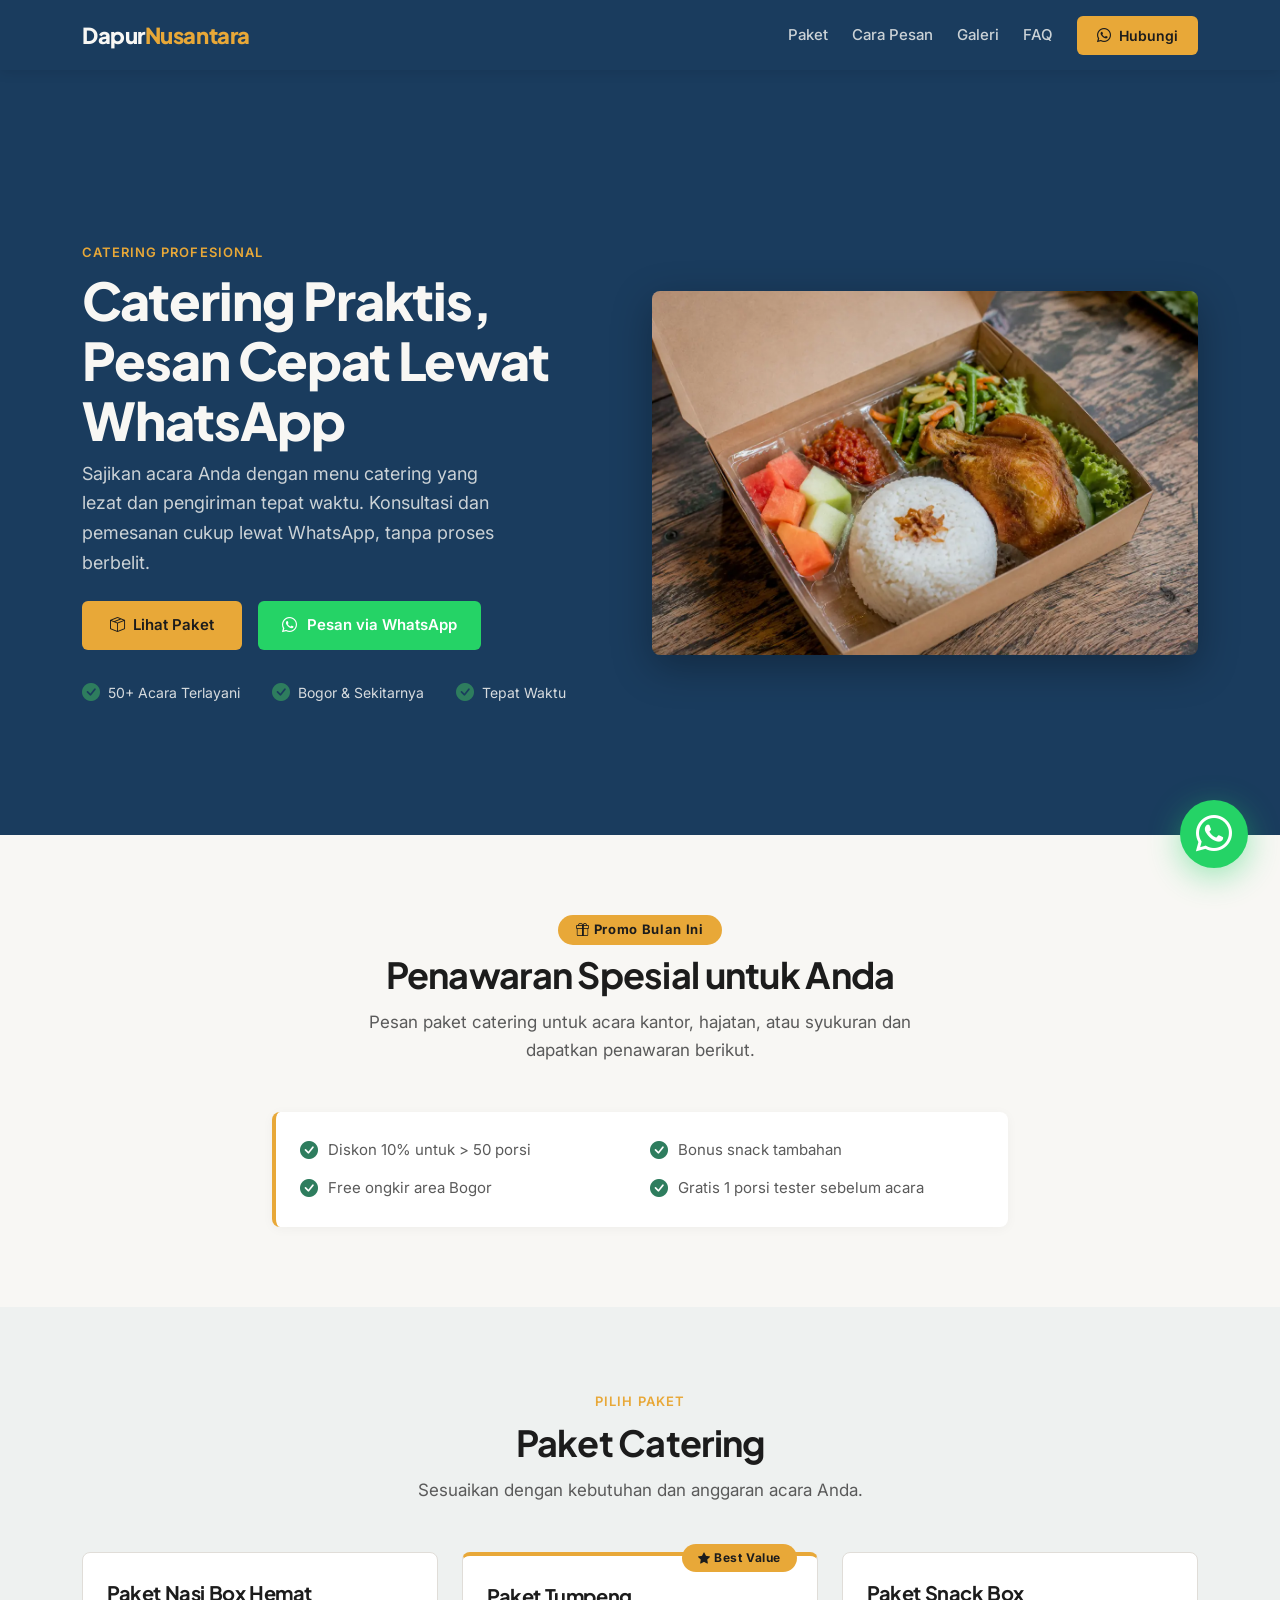
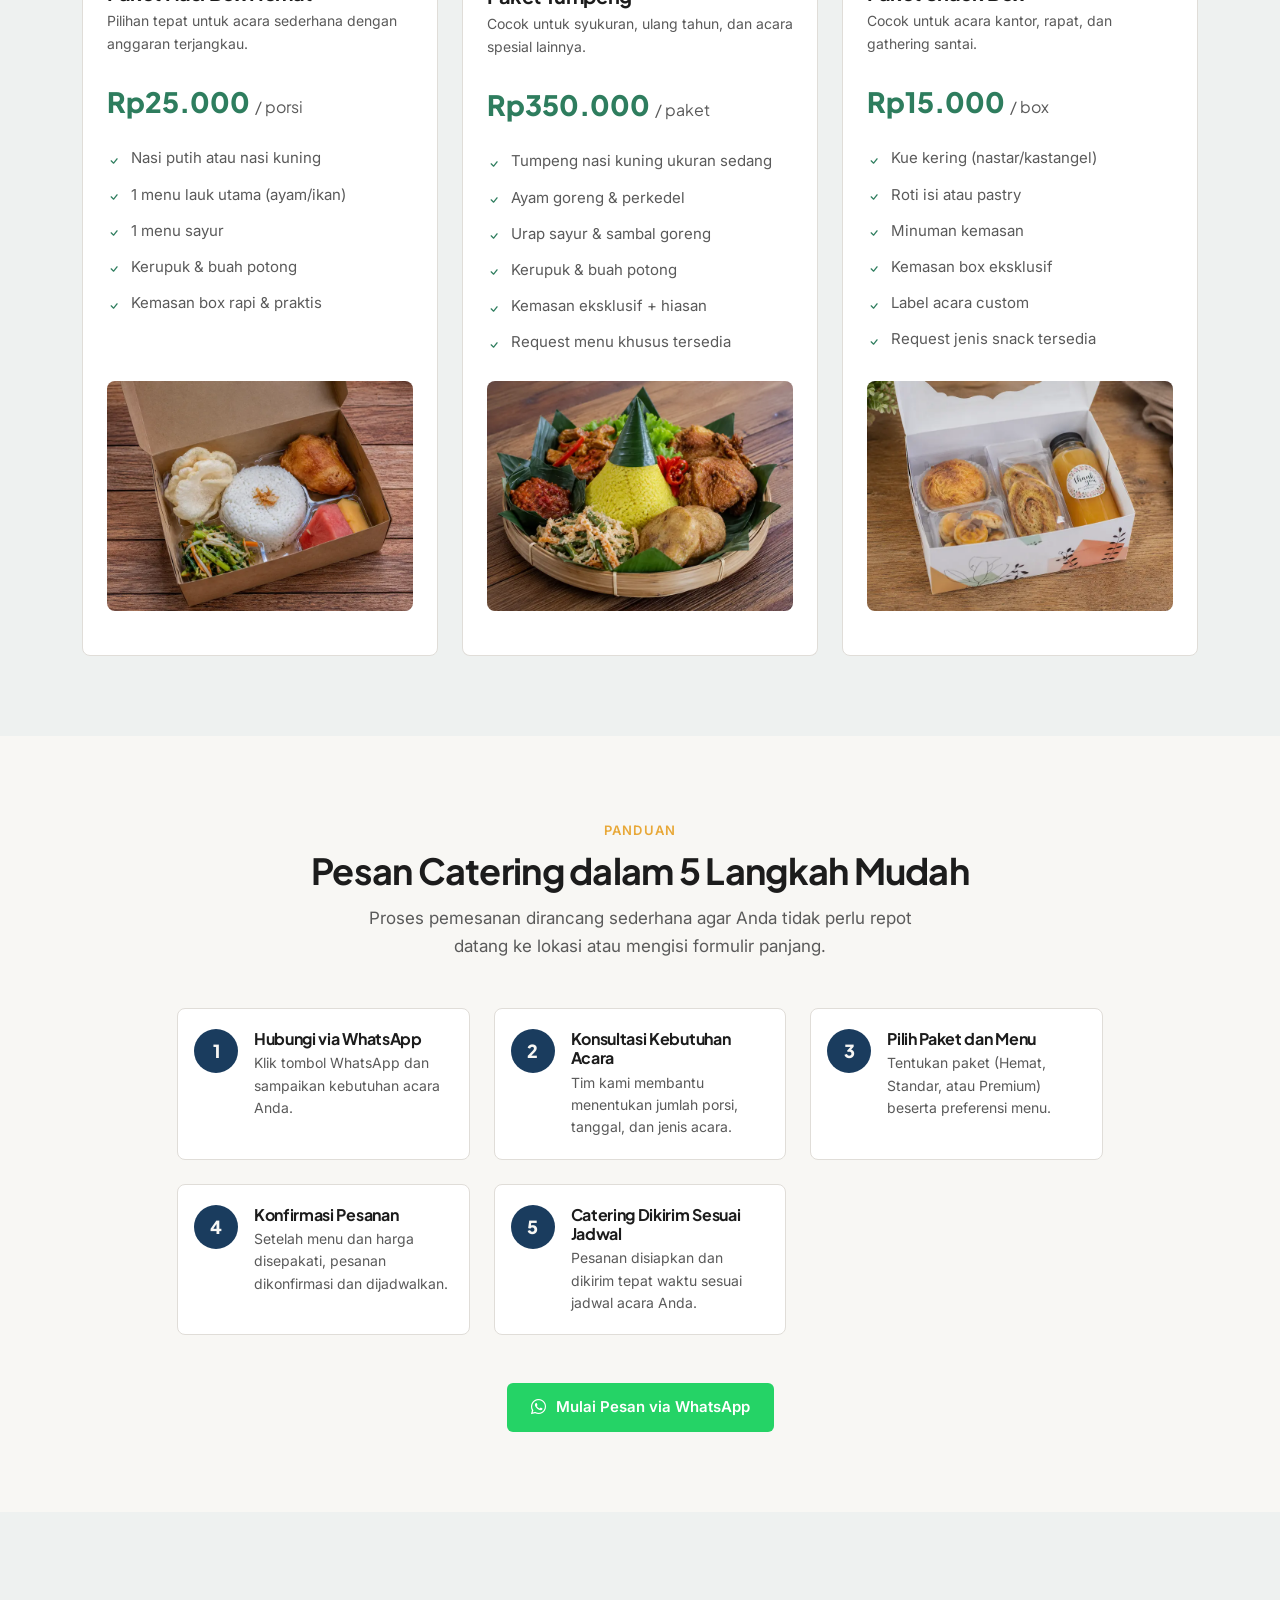
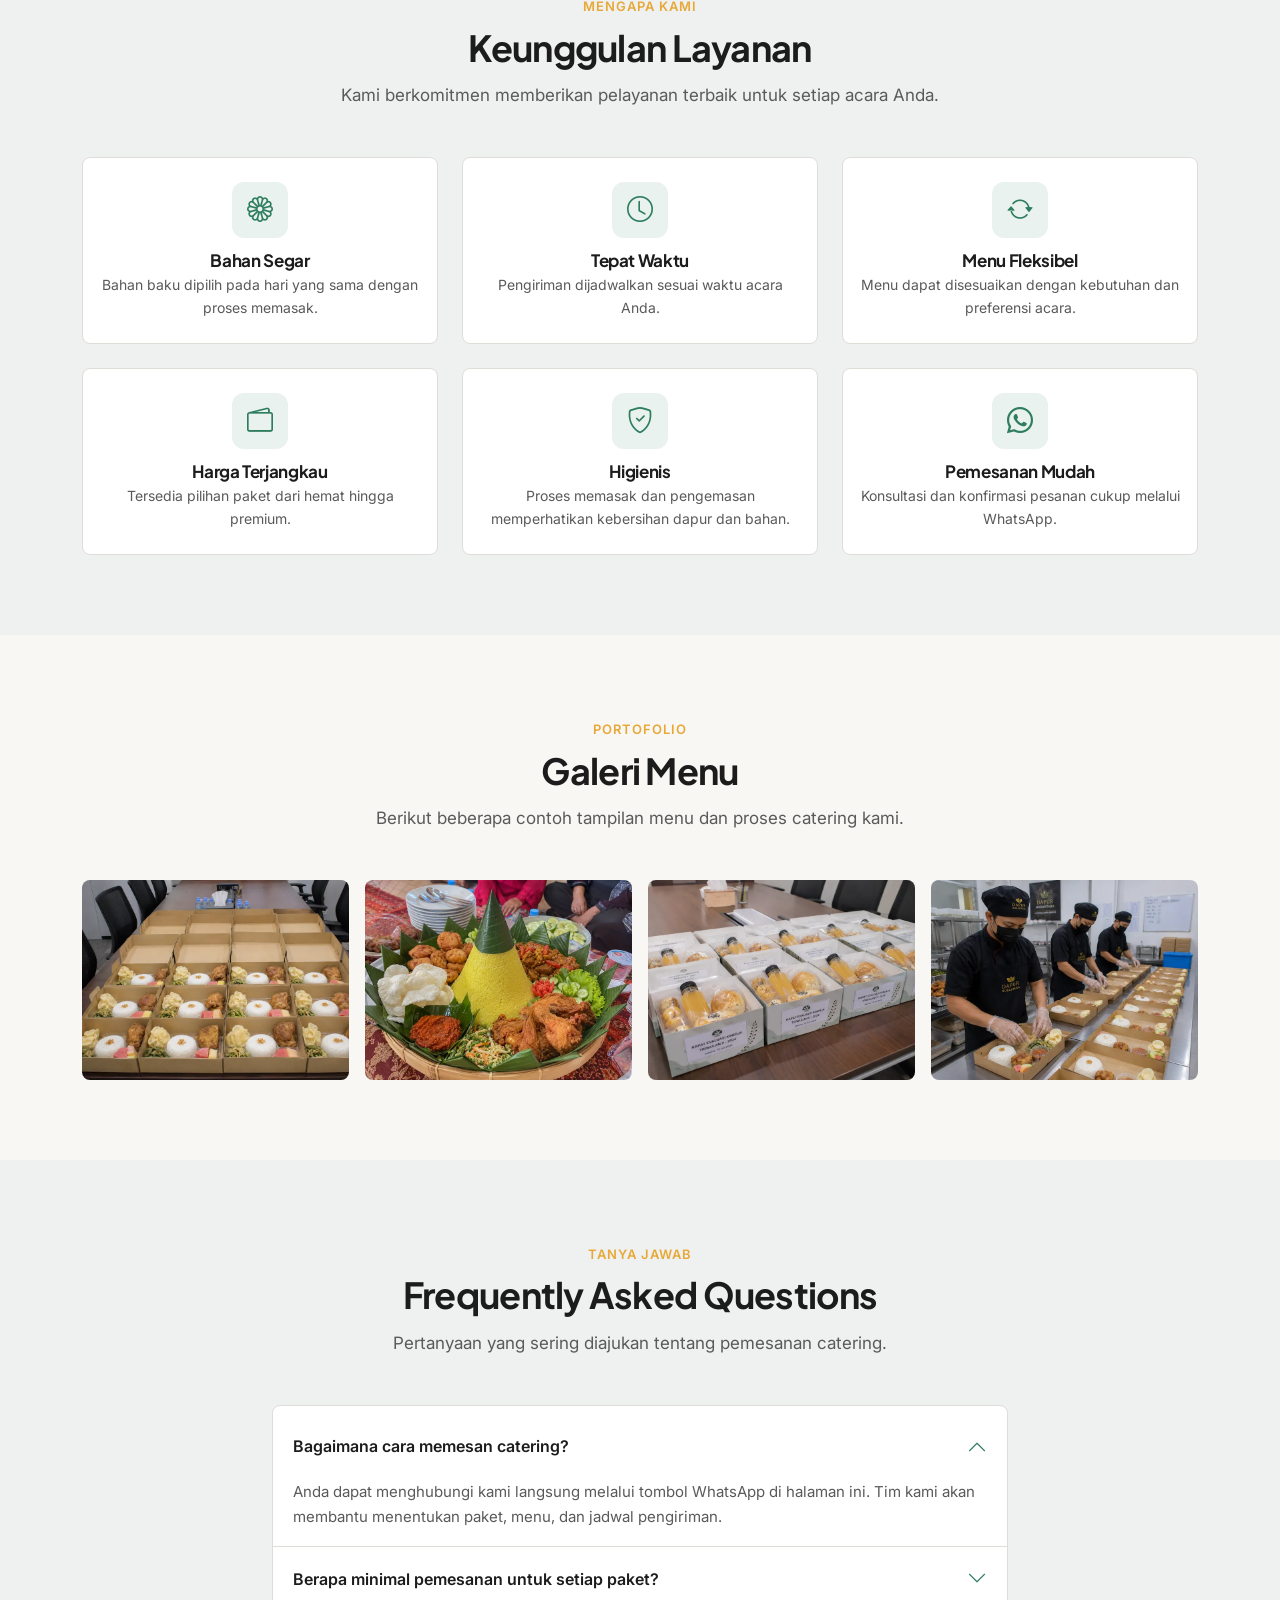
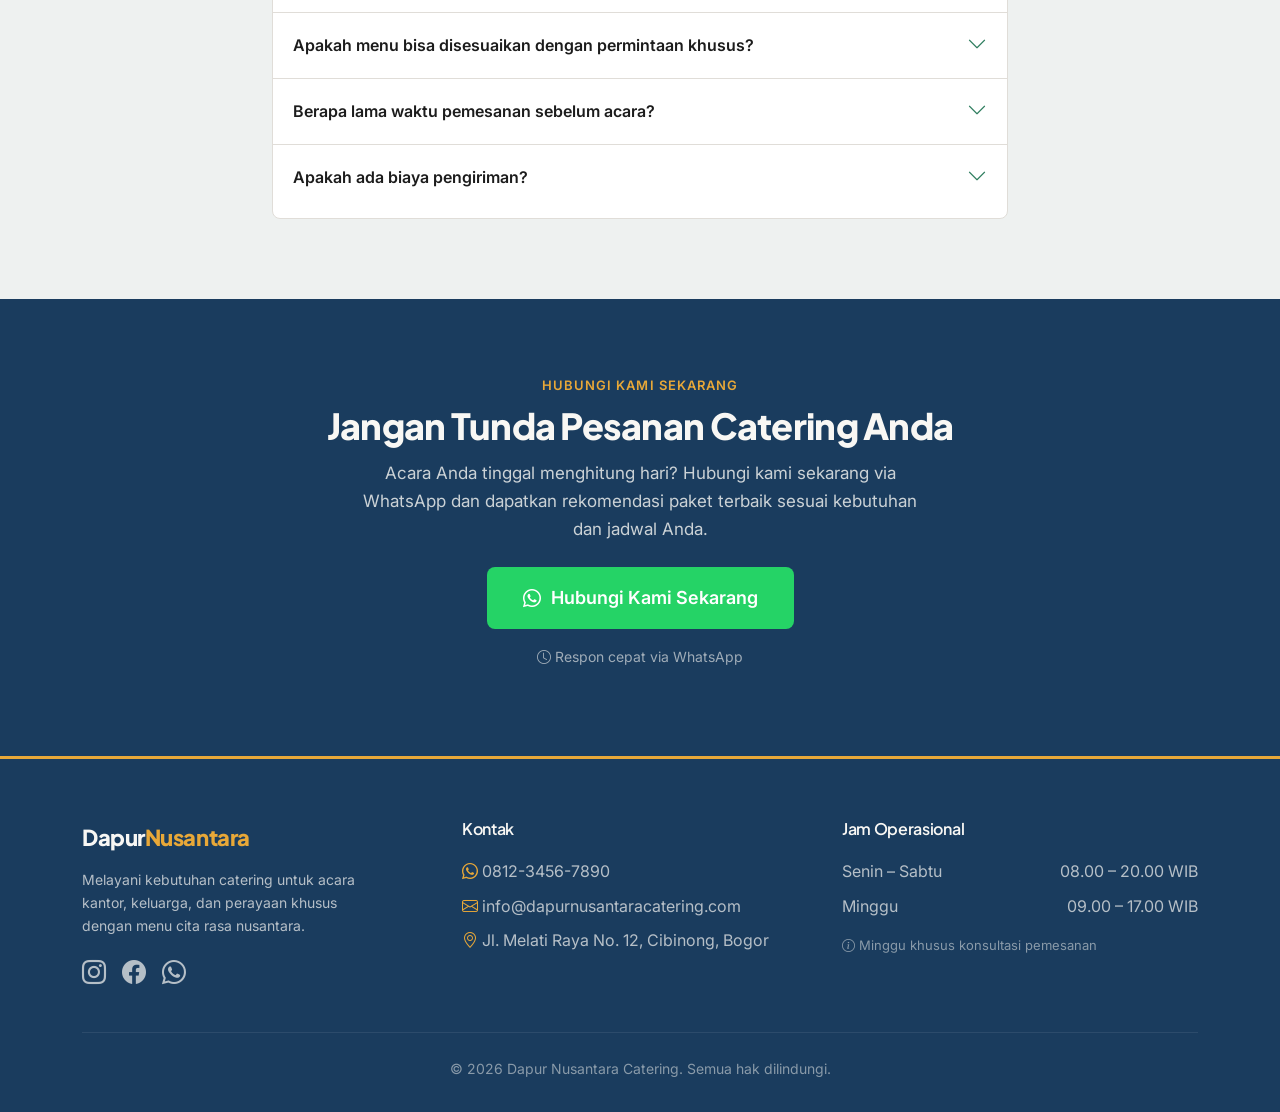
==== index.html @ e7005dbd "feat: initialize HTML landing page structure docs: add readme.md and .gitignore chore: setup assets " ====
<!DOCTYPE html>
<html lang="id">
<head>
    <!-- ============================================================
    META DASAR
    ============================================================ -->
    <meta charset="UTF-8" />
    <meta name="viewport" content="width=device-width, initial-scale=1.0" />
    <meta http-equiv="X-UA-Compatible" content="IE=edge" />

    <!-- ============================================================
    META TITLE & DESCRIPTION — UNIK
    ============================================================ -->
    <title>Dapur Nusantara Catering — Pesan Catering Praktis via WhatsApp</title>
    <meta name="description" content="Catering untuk acara kantor, hajatan, dan syukuran. Konsultasi gratis, diskon 10%, pengiriman tepat waktu. Pesan sekarang via WhatsApp!" />
    <meta name="keywords" content="catering, katering, nasi box, catering pernikahan, catering kantor, catering bogor, dapur nusantara, catering hajatan, pesan catering" />
    <meta name="robots" content="index, follow" />
    <meta name="author" content="Dapur Nusantara Catering" />

    <!-- ============================================================
    CANONICAL URL
    ============================================================ -->
    <link rel="canonical" href="https://landingpage.iqbaljdev.my.id/" />

    <!-- ============================================================
    OPEN GRAPH (og:) — untuk share di Facebook, WhatsApp, dll
    ============================================================ -->
    <meta property="og:title" content="Dapur Nusantara Catering — Pesan Catering Praktis via WhatsApp" />
    <meta property="og:description" content="Catering untuk acara kantor, hajatan, dan syukuran. Konsultasi gratis, diskon 10%, pengiriman tepat waktu." />
    <meta property="og:type" content="website" />
    <meta property="og:url" content="https://landingpage.iqbaljdev.my.id/" />
    <meta property="og:image" content="https://landingpage.iqbaljdev.my.id/og-image.jpg" />
    <meta property="og:image:alt" content="Nasi box catering Dapur Nusantara dengan menu lengkap dan tampilan menggugah selera" />
    <meta property="og:image:width" content="1200" />
    <meta property="og:image:height" content="630" />
    <meta property="og:site_name" content="Dapur Nusantara Catering" />
    <meta property="og:locale" content="id_ID" />

    <!-- ============================================================
    TWITTER CARD — fallback untuk share di Twitter/X
    ============================================================ -->
    <meta name="twitter:card" content="summary_large_image" />
    <meta name="twitter:title" content="Dapur Nusantara Catering — Pesan Catering Praktis via WhatsApp" />
    <meta name="twitter:description" content="Catering untuk acara kantor, hajatan, dan syukuran. Konsultasi gratis, diskon 10%, pengiriman tepat waktu." />
    <meta name="twitter:image" content="https://landingpage.iqbaljdev.my.id/og-image.jpg" />
    <meta name="twitter:image:alt" content="Nasi box catering Dapur Nusantara dengan menu lengkap" />

    <!-- ============================================================
    FAVICON — untuk tab browser dan bookmark
    ============================================================ -->
    <!-- Favicon utama (emoji fallback) -->
    <link rel="icon" href="/favicon.ico">
    
    <!-- ============================================================
    SITEMAP — Link ke sitemap.xml
    ============================================================ -->
    <link rel="sitemap" type="application/xml" title="Sitemap" href="https://landingpage.iqbaljdev.my.id/sitemap.xml" />
    
    <!-- Favicon 32x32 (jika ada file gambar) -->
    <!-- <link rel="icon" type="image/png" sizes="32x32" href="/assets/favicon-32x32.png" /> -->
    
    <!-- Favicon 16x16 (jika ada file gambar) -->
    <!-- <link rel="icon" type="image/png" sizes="16x16" href="/assets/favicon-16x16.png" /> -->
    
    <!-- Web App Manifest (untuk PWA) -->
    <!-- <link rel="manifest" href="/site.webmanifest" /> -->

    <!-- ============================================================
    SCHEMA.ORG — LocalBusiness (JSON-LD)
    Data terstruktur untuk Google Search
    ============================================================ -->
    <script type="application/ld+json">
        {
            "@context": "https://schema.org",
            "@type": "LocalBusiness",
            "name": "Dapur Nusantara Catering",
            "description": "Catering untuk acara kantor, hajatan, dan syukuran dengan menu nasi box, tumpeng, dan snack box. Melayani pemesanan via WhatsApp dengan konsultasi gratis.",
            "image": "https://landingpage.iqbaljdev.my.id/og-image.jpg",
            "telephone": "+628131394018",
            "email": "info@dapurnusantaracatering.com",
            "priceRange": "Rp15.000 - Rp350.000",
            "paymentAccepted": "Transfer Bank, E-Wallet",
            "areaServed": {
                "@type": "City",
                "name": "Bogor dan Sekitarnya"
            },
            "address": {
                "@type": "PostalAddress",
                "streetAddress": "Jl. Melati Raya No. 12, Kelurahan Sukamaju",
                "addressLocality": "Cibinong",
                "addressRegion": "Jawa Barat",
                "postalCode": "16912",
                "addressCountry": "ID"
            },
            "geo": {
                "@type": "GeoCoordinates",
                "latitude": "-6.4817",
                "longitude": "106.8542"
            },
            "openingHoursSpecification": [
                {
                    "@type": "OpeningHoursSpecification",
                    "dayOfWeek": ["Monday", "Tuesday", "Wednesday", "Thursday", "Friday", "Saturday"],
                    "opens": "08:00",
                    "closes": "20:00"
                },
                {
                    "@type": "OpeningHoursSpecification",
                    "dayOfWeek": ["Sunday"],
                    "opens": "09:00",
                    "closes": "17:00"
                }
            ],
            "sameAs": [
                "https://wa.me/628131394018",
                "https://www.instagram.com/dapurnusantara",
                "https://www.facebook.com/dapurnusantara"
            ],
            "url": "https://landingpage.iqbaljdev.my.id/"
        }
    </script>

    <!-- ============================================================
    BOOTSTRAP 5 + ICON + FONT
    ============================================================ -->
    <!-- Bootstrap 5 CSS -->
    <link href="https://cdn.jsdelivr.net/npm/bootstrap@5.3.2/dist/css/bootstrap.min.css" rel="stylesheet" integrity="sha384-T3c6CoIi6uLrA9TneNEoa7RxnatzjcDSCmG1MXxSR1GAsXEV/Dwwykc2MPK8M2HN" crossorigin="anonymous" />
    
    <!-- Bootstrap Icons -->
    <link href="https://cdn.jsdelivr.net/npm/bootstrap-icons@1.11.3/font/bootstrap-icons.css" rel="stylesheet" />
    
    <!-- Google Fonts: Plus Jakarta Sans (heading) + Inter (body) -->
    <link rel="preconnect" href="https://fonts.googleapis.com" />
    <link rel="preconnect" href="https://fonts.gstatic.com" crossorigin />
    <link href="https://fonts.googleapis.com/css2?family=Plus+Jakarta+Sans:wght@600;700;800&family=Inter:wght@400;500;600&display=swap" rel="stylesheet" />

    <link rel="stylesheet" href="/assets/css/style.css" />
</head>
<body>

    <!-- ============================================================
    KONTEN UTAMA
    Semua section akan ditempatkan di sini
    ============================================================ -->

    <!-- ============================================================
    SECTION 1: NAVBAR
    ============================================================ -->
    <nav class="navbar navbar-expand-lg navbar-custom sticky-top" aria-label="Navigasi utama">
        <div class="container">
            <!-- Logo -->
            <a class="navbar-brand" href="https://landingpage.iqbaljdev.my.id/" aria-label="Beranda Dapur Nusantara Catering">
                Dapur<span>Nusantara</span>
            </a>
    
            <!-- Tombol Toggler Mobile -->
            <button class="navbar-toggler" type="button" data-bs-toggle="collapse" data-bs-target="#navMenu"
            aria-controls="navMenu" aria-expanded="false" aria-label="Toggle navigasi">
            <span class="navbar-toggler-icon"></span>
        </button>
    
        <!-- Menu Navigasi -->
        <div class="collapse navbar-collapse" id="navMenu">
            <ul class="navbar-nav ms-auto align-items-lg-center gap-lg-2">
                <li class="nav-item">
                    <a class="nav-link" href="#paket">Paket</a>
                </li>
                <li class="nav-item">
                    <a class="nav-link" href="#cara-pesan">Cara Pesan</a>
                </li>
                <li class="nav-item">
                    <a class="nav-link" href="#galeri">Galeri</a>
                </li>
                <li class="nav-item">
                    <a class="nav-link" href="#faq">FAQ</a>
                </li>
                <li class="nav-item ms-lg-2">
                    <a href="https://wa.me/628131394018?text=Halo%2C%20saya%20ingin%20bertanya%20tentang%20catering"
                    class="btn-nav-cta"
                    target="_blank"
                    rel="noopener noreferrer"
                    aria-label="Hubungi via WhatsApp">
                    <i class="bi bi-whatsapp"></i> Hubungi
                </a>
            </li>
        </ul>
    </div>
    </div>
    </nav>

    <!-- ============================================================
    SECTION 2: HERO
    ============================================================ -->
    <section class="hero-section" id="hero">
        <div class="container">
            <div class="row align-items-center g-4">
                <!-- Kiri: Teks -->
                <div class="col-lg-6">
                    <span class="eyebrow">Catering Profesional</span>
                    <h1>Catering Praktis,<br />Pesan Cepat Lewat WhatsApp</h1>
                    <p class="hero-sub">
                        Sajikan acara Anda dengan menu catering yang lezat dan pengiriman tepat waktu.
                        Konsultasi dan pemesanan cukup lewat WhatsApp, tanpa proses berbelit.
                    </p>
                    <div class="d-flex flex-wrap gap-3 hero-buttons">
                        <a href="#paket" class="btn-primary-custom">
                            <i class="bi bi-box-seam"></i> Lihat Paket
                        </a>
                        <a href="https://wa.me/628131394018?text=Halo%2C%20saya%20ingin%20bertanya%20tentang%20catering"
                           class="btn-whatsapp"
                           target="_blank"
                           rel="noopener noreferrer">
                            <i class="bi bi-whatsapp"></i> Pesan via WhatsApp
                        </a>
                    </div>
                    <div class="hero-stat">
                        <span class="hero-stat-item">
                            <i class="bi bi-check-circle-fill"></i> 50+ Acara Terlayani
                        </span>
                        <span class="hero-stat-item">
                            <i class="bi bi-check-circle-fill"></i> Bogor &amp; Sekitarnya
                        </span>
                        <span class="hero-stat-item">
                            <i class="bi bi-check-circle-fill"></i> Tepat Waktu
                        </span>
                    </div>
                </div>
    
                <!-- Kanan: Foto -->
                <div class="col-lg-6 hero-image-wrapper">
                    <!-- ============================================================
                    GAMBAR: Hero — Foto Nasi Box Utama
                    PROMPT: "Nasi box catering Indonesia dengan ayam goreng, sayur
                            tumis, sambal, dan buah potong, disusun rapi dalam kotak
                            kertas coklat, latar belakang meja kayu rustic,
                            pencahayaan natural, sudut pandang 45 derajat,
                            gaya food photography profesional, 4K, realistic,
                            lebar 1200x800 px"
                    ============================================================ -->
                    <img
                        src="/assets/images/hero-nasi-box.webp"
                        alt="Nasi box catering Dapur Nusantara dengan ayam goreng, sayur tumis, sambal, dan buah potong, disajikan rapi untuk acara kantor dan hajatan"
                        loading="lazy"
                        width="600"
                        height="400"
                        class="img-fluid rounded-3"
                    />
                </div>
            </div>
        </div>
    </section>

    <!-- ============================================================
    SECTION 3: PROMO SPESIAL
    ============================================================ -->
    <section class="section-padding" style="background: var(--bg-light);" id="promo">
        <div class="container">
            <div class="text-center mb-5">
                <span class="promo-badge"><i class="bi bi-gift"></i> Promo Bulan Ini</span>
                <h2 class="section-title">Penawaran Spesial untuk Anda</h2>
                <p class="section-subtitle">Pesan paket catering untuk acara kantor, hajatan, atau syukuran dan dapatkan penawaran berikut.</p>
            </div>
            <div class="row justify-content-center">
                <div class="col-lg-8">
                    <div class="promo-highlight">
                        <div class="row g-3">
                            <div class="col-md-6">
                                <ul>
                                    <li><i class="bi bi-check-circle-fill"></i> Diskon 10% untuk &gt; 50 porsi</li>
                                    <li><i class="bi bi-check-circle-fill"></i> Free ongkir area Bogor</li>
                                </ul>
                            </div>
                            <div class="col-md-6">
                                <ul>
                                    <li><i class="bi bi-check-circle-fill"></i> Bonus snack tambahan</li>
                                    <li><i class="bi bi-check-circle-fill"></i> Gratis 1 porsi tester sebelum acara</li>
                                </ul>
                            </div>
                        </div>
<!--                         <div class="text-center mt-4">
    <a href="https://wa.me/628131394018?text=Halo%2C%20saya%20tertarik%20dengan%20promo%20catering"
    class="btn-whatsapp"
    target="_blank"
    rel="noopener noreferrer">
    <i class="bi bi-whatsapp"></i> Tanya Promo via WhatsApp
</a>
                    </div> -->
                </div>
            </div>
        </div>
    </div>
    </section>

    <!-- ============================================================
    SECTION 4: PAKET CATERING
    ============================================================ -->
    <section class="section-padding" style="background: var(--bg-alt);" id="paket">
        <div class="container">
            <div class="text-center mb-5">
                <span class="eyebrow">Pilih Paket</span>
                <h2 class="section-title">Paket Catering</h2>
                <p class="section-subtitle">Sesuaikan dengan kebutuhan dan anggaran acara Anda.</p>
            </div>
            <div class="row g-4">
    
                <!-- ============================================================
                PAKET NASI BOX HEMAT
                ============================================================ -->
                <div class="col-md-4">
                    <div class="card-custom">
                        <h3 style="font-size:20px; font-weight:700;">Paket Nasi Box Hemat</h3>
                        <p style="font-size:14px; color:var(--text-secondary);">Pilihan tepat untuk acara sederhana dengan anggaran terjangkau.</p>
                        <div class="card-price">Rp25.000 <small>/ porsi</small></div>
                        <ul class="feature-list">
                            <li><i class="bi bi-check"></i> Nasi putih atau nasi kuning</li>
                            <li><i class="bi bi-check"></i> 1 menu lauk utama (ayam/ikan)</li>
                            <li><i class="bi bi-check"></i> 1 menu sayur</li>
                            <li><i class="bi bi-check"></i> Kerupuk &amp; buah potong</li>
                            <li><i class="bi bi-check"></i> Kemasan box rapi &amp; praktis</li>
                        </ul>
                        <img
                            src="/assets/images/paket-nasi-box-hemat.webp"
                            alt="Paket Nasi Box Hemat Dapur Nusantara dengan nasi putih, ayam goreng, sayur tumis, kerupuk, dan buah potong, cocok untuk acara sederhana dan hemat"
                            loading="lazy"
                            width="400"
                            height="300"
                            class="img-fluid rounded-3 mb-3"
                        />
<!--                         <a href="https://wa.me/628131394018?text=Halo%2C%20saya%20tertarik%20Paket%20Nasi%20Box%20Hemat"
   class="btn-whatsapp w-100 justify-content-center"
   target="_blank"
   rel="noopener noreferrer">
    <i class="bi bi-whatsapp"></i> Pesan Paket Nasi Box Hemat
</a> -->
                    </div>
                </div>
                
                <!-- ============================================================
                PAKET TUMPENG
                ============================================================ -->
                <div class="col-md-4">
                    <div class="card-custom card-premium">
                        <span class="badge-premium"><i class="bi bi-star-fill"></i> Best Value</span>
                        <h3 style="font-size:20px; font-weight:700;">Paket Tumpeng</h3>
                        <p style="font-size:14px; color:var(--text-secondary);">Cocok untuk syukuran, ulang tahun, dan acara spesial lainnya.</p>
                        <div class="card-price">Rp350.000 <small>/ paket</small></div>
                        <ul class="feature-list">
                            <li><i class="bi bi-check"></i> Tumpeng nasi kuning ukuran sedang</li>
                            <li><i class="bi bi-check"></i> Ayam goreng &amp; perkedel</li>
                            <li><i class="bi bi-check"></i> Urap sayur &amp; sambal goreng</li>
                            <li><i class="bi bi-check"></i> Kerupuk &amp; buah potong</li>
                            <li><i class="bi bi-check"></i> Kemasan eksklusif + hiasan</li>
                            <li><i class="bi bi-check"></i> Request menu khusus tersedia</li>
                        </ul>
                        <img
                            src="/assets/images/paket-tumpeng.webp"
                            alt="Paket Tumpeng Dapur Nusantara dengan nasi kuning, ayam goreng, perkedel, urap, dan sambal, cocok untuk syukuran dan ulang tahun"
                            loading="lazy"
                            width="400"
                            height="300"
                            class="img-fluid rounded-3 mb-3"
                        />
<!--                         <a href="https://wa.me/628131394018?text=Halo%2C%20saya%20tertarik%20Paket%20Tumpeng"
   class="btn-whatsapp w-100 justify-content-center"
   target="_blank"
   rel="noopener noreferrer">
    <i class="bi bi-whatsapp"></i> Pesan Paket Tumpeng
</a> -->
                    </div>
                </div>
                
                <!-- ============================================================
                PAKET SNACK BOX
                ============================================================ -->
                <div class="col-md-4">
                    <div class="card-custom">
                        <h3 style="font-size:20px; font-weight:700;">Paket Snack Box</h3>
                        <p style="font-size:14px; color:var(--text-secondary);">Cocok untuk acara kantor, rapat, dan gathering santai.</p>
                        <div class="card-price">Rp15.000 <small>/ box</small></div>
                        <ul class="feature-list">
                            <li><i class="bi bi-check"></i> Kue kering (nastar/kastangel)</li>
                            <li><i class="bi bi-check"></i> Roti isi atau pastry</li>
                            <li><i class="bi bi-check"></i> Minuman kemasan</li>
                            <li><i class="bi bi-check"></i> Kemasan box eksklusif</li>
                            <li><i class="bi bi-check"></i> Label acara custom</li>
                            <li><i class="bi bi-check"></i> Request jenis snack tersedia</li>
                        </ul>
                        <img
                            src="/assets/images/paket-snack-box.webp"
                            alt="Paket Snack Box Dapur Nusantara berisi kue kering, roti, dan minuman, cocok untuk acara kantor dan rapat"
                            loading="lazy"
                            width="400"
                            height="300"
                            class="img-fluid rounded-3 mb-3"
                        />
<!--                         <a href="https://wa.me/628131394018?text=Halo%2C%20saya%20tertarik%20Paket%20Snack%20Box"
   class="btn-whatsapp w-100 justify-content-center"
   target="_blank"
   rel="noopener noreferrer">
    <i class="bi bi-whatsapp"></i> Pesan Paket Snack Box
</a> -->
                    </div>
                </div>
    
            </div>
        </div>
    </section>


    <!-- ============================================================
    SECTION 5: CARA PEMESANAN
    ============================================================ -->
    <section class="section-padding" style="background: var(--bg-light);" id="cara-pesan">
        <div class="container">
            <div class="text-center mb-5">
                <span class="eyebrow">Panduan</span>
                <h2 class="section-title">Pesan Catering dalam 5 Langkah Mudah</h2>
                <p class="section-subtitle">Proses pemesanan dirancang sederhana agar Anda tidak perlu repot datang ke lokasi atau mengisi formulir panjang.</p>
            </div>
            <div class="row g-4 justify-content-center">
                <div class="col-lg-10">
                    <div class="row g-4">
                        <!-- Langkah 1 -->
                        <div class="col-md-6 col-lg-4">
                            <div class="step-card">
                                <div class="step-number-wrapper">
                                    <span class="step-number">1</span>
                                </div>
                                <div class="step-content">
                                    <h4>Hubungi via WhatsApp</h4>
                                    <p>Klik tombol WhatsApp dan sampaikan kebutuhan acara Anda.</p>
                                </div>
                            </div>
                        </div>
                        <!-- Langkah 2 -->
                        <div class="col-md-6 col-lg-4">
                            <div class="step-card">
                                <div class="step-number-wrapper">
                                    <span class="step-number">2</span>
                                </div>
                                <div class="step-content">
                                    <h4>Konsultasi Kebutuhan Acara</h4>
                                    <p>Tim kami membantu menentukan jumlah porsi, tanggal, dan jenis acara.</p>
                                </div>
                            </div>
                        </div>
                        <!-- Langkah 3 -->
                        <div class="col-md-6 col-lg-4">
                            <div class="step-card">
                                <div class="step-number-wrapper">
                                    <span class="step-number">3</span>
                                </div>
                                <div class="step-content">
                                    <h4>Pilih Paket dan Menu</h4>
                                    <p>Tentukan paket (Hemat, Standar, atau Premium) beserta preferensi menu.</p>
                                </div>
                            </div>
                        </div>
                        <!-- Langkah 4 -->
                        <div class="col-md-6 col-lg-4">
                            <div class="step-card">
                                <div class="step-number-wrapper">
                                    <span class="step-number">4</span>
                                </div>
                                <div class="step-content">
                                    <h4>Konfirmasi Pesanan</h4>
                                    <p>Setelah menu dan harga disepakati, pesanan dikonfirmasi dan dijadwalkan.</p>
                                </div>
                            </div>
                        </div>
                        <!-- Langkah 5 -->
                        <div class="col-md-6 col-lg-4">
                            <div class="step-card">
                                <div class="step-number-wrapper">
                                    <span class="step-number">5</span>
                                </div>
                                <div class="step-content">
                                    <h4>Catering Dikirim Sesuai Jadwal</h4>
                                    <p>Pesanan disiapkan dan dikirim tepat waktu sesuai jadwal acara Anda.</p>
                                </div>
                            </div>
                        </div>
                    </div>
                    <div class="text-center mt-5">
                        <a href="https://wa.me/628131394018?text=Halo%2C%20saya%20ingin%20pesan%20catering"
                        class="btn-whatsapp"
                        target="_blank"
                        rel="noopener noreferrer">
                        <i class="bi bi-whatsapp"></i> Mulai Pesan via WhatsApp
                    </a>
                </div>
            </div>
        </div>
    </div>
    </section>

    <!-- ============================================================
    SECTION 6: KEUNGGULAN LAYANAN
    ============================================================ -->
    <section class="section-padding" style="background: var(--bg-alt);" id="keunggulan">
        <div class="container">
            <div class="text-center mb-5">
                <span class="eyebrow">Mengapa Kami</span>
                <h2 class="section-title">Keunggulan Layanan</h2>
                <p class="section-subtitle">Kami berkomitmen memberikan pelayanan terbaik untuk setiap acara Anda.</p>
            </div>
            <div class="row g-4">
                <!-- Keunggulan 1: Bahan Segar -->
                <div class="col-6 col-md-4">
                    <div class="keunggulan-card text-center">
                        <div class="keunggulan-icon">
                            <i class="bi bi-flower1"></i>
                        </div>
                        <h4>Bahan Segar</h4>
                        <p>Bahan baku dipilih pada hari yang sama dengan proses memasak.</p>
                    </div>
                </div>
                <!-- Keunggulan 2: Tepat Waktu -->
                <div class="col-6 col-md-4">
                    <div class="keunggulan-card text-center">
                        <div class="keunggulan-icon">
                            <i class="bi bi-clock"></i>
                        </div>
                        <h4>Tepat Waktu</h4>
                        <p>Pengiriman dijadwalkan sesuai waktu acara Anda.</p>
                    </div>
                </div>
                <!-- Keunggulan 3: Menu Fleksibel -->
                <div class="col-6 col-md-4">
                    <div class="keunggulan-card text-center">
                        <div class="keunggulan-icon">
                            <i class="bi bi-arrow-repeat"></i>
                        </div>
                        <h4>Menu Fleksibel</h4>
                        <p>Menu dapat disesuaikan dengan kebutuhan dan preferensi acara.</p>
                    </div>
                </div>
                <!-- Keunggulan 4: Harga Terjangkau -->
                <div class="col-6 col-md-4">
                    <div class="keunggulan-card text-center">
                        <div class="keunggulan-icon">
                            <i class="bi bi-wallet2"></i>
                        </div>
                        <h4>Harga Terjangkau</h4>
                        <p>Tersedia pilihan paket dari hemat hingga premium.</p>
                    </div>
                </div>
                <!-- Keunggulan 5: Higienis -->
                <div class="col-6 col-md-4">
                    <div class="keunggulan-card text-center">
                        <div class="keunggulan-icon">
                            <i class="bi bi-shield-check"></i>
                        </div>
                        <h4>Higienis</h4>
                        <p>Proses memasak dan pengemasan memperhatikan kebersihan dapur dan bahan.</p>
                    </div>
                </div>
                <!-- Keunggulan 6: Pemesanan Mudah -->
                <div class="col-6 col-md-4">
                    <div class="keunggulan-card text-center">
                        <div class="keunggulan-icon">
                            <i class="bi bi-whatsapp"></i>
                        </div>
                        <h4>Pemesanan Mudah</h4>
                        <p>Konsultasi dan konfirmasi pesanan cukup melalui WhatsApp.</p>
                    </div>
                </div>
            </div>
        </div>
    </section>

    <!-- ============================================================
    SECTION 7: GALERI (4 Foto, Grid 2x2)
    ============================================================ -->
    <section class="section-padding" style="background: var(--bg-light);" id="galeri">
        <div class="container">
            <div class="text-center mb-5">
                <span class="eyebrow">Portofolio</span>
                <h2 class="section-title">Galeri Menu</h2>
                <p class="section-subtitle">Berikut beberapa contoh tampilan menu dan proses catering kami.</p>
            </div>
            <div class="row g-3">
                <!-- Foto 1: Dokumentasi Pesanan Paket Nasi Box Hemat -->
                <div class="col-6 col-md-3">
                    <div class="gallery-item">
                        <img 
                            src="/assets/images/galeri-1-nasi-box-hemat.webp" 
                            alt="Dokumentasi pesanan nasi box hemat Dapur Nusantara untuk acara kantor, berisi nasi putih, ayam goreng, sayur tumis, kerupuk, dan buah potong, dikemas rapi dalam box kertas"
                            loading="lazy"
                            width="400"
                            height="300"
                            class="img-fluid"
                        />
                        <div class="gallery-overlay">Nasi Box Hemat</div>
                    </div>
                </div>
                
                <!-- Foto 2: Dokumentasi Pesanan Paket Tumpeng -->
                <div class="col-6 col-md-3">
                    <div class="gallery-item">
                        <img 
                            src="/assets/images/galeri-2-tumpeng.webp" 
                            alt="Dokumentasi pesanan tumpeng Dapur Nusantara untuk acara syukuran, nasi kuning dengan ayam goreng, perkedel, urap, sambal, dan kerupuk, disajikan di atas tampah bambu"
                            loading="lazy"
                            width="400"
                            height="300"
                            class="img-fluid"
                        />
                        <div class="gallery-overlay">Paket Tumpeng</div>
                    </div>
                </div>
                
                <!-- Foto 3: Dokumentasi Pesanan Paket Snack Box -->
                <div class="col-6 col-md-3">
                    <div class="gallery-item">
                        <img 
                            src="/assets/images/galeri-3-snack-box.webp" 
                            alt="Dokumentasi pesanan snack box Dapur Nusantara untuk acara rapat kantor, berisi kue kering, roti isi, dan minuman kemasan, dikemas dalam box eksklusif"
                            loading="lazy"
                            width="400"
                            height="300"
                            class="img-fluid"
                        />
                        <div class="gallery-overlay">Snack Box</div>
                    </div>
                </div>
                
                <!-- Foto 4: Proses Pengemasan (Tetap) -->
                <div class="col-6 col-md-3">
                    <div class="gallery-item">
                        <img 
                            src="/assets/images/galeri-4-proses-pengemasan.webp" 
                            alt="Tim Dapur Nusantara sedang menyiapkan dan mengemas pesanan nasi box dengan rapi di dapur bersih, memakai seragam dan masker"
                            loading="lazy"
                            width="400"
                            height="300"
                            class="img-fluid"
                        />
                        <div class="gallery-overlay">Proses Pengemasan</div>
                    </div>
                </div>
            </div>
        </div>
    </section>

    <!-- ============================================================
    SECTION 8: FAQ (5 Pertanyaan)
    ============================================================ -->
    <section class="section-padding" style="background: var(--bg-alt);" id="faq">
        <div class="container">
            <div class="text-center mb-5">
                <span class="eyebrow">Tanya Jawab</span>
                <h2 class="section-title">Frequently Asked Questions</h2>
                <p class="section-subtitle">Pertanyaan yang sering diajukan tentang pemesanan catering.</p>
            </div>
            <div class="row justify-content-center">
                <div class="col-lg-8">
                    <div class="faq-list">
                        <!-- FAQ 1 -->
                        <div class="faq-item">
                            <button class="btn-link" type="button" data-bs-toggle="collapse" data-bs-target="#faq1" aria-expanded="true" aria-controls="faq1">
                                <span>Bagaimana cara memesan catering?</span>
                                <i class="bi bi-chevron-down faq-icon"></i>
                            </button>
                            <div class="collapse show" id="faq1">
                                <div class="faq-answer">
                                    Anda dapat menghubungi kami langsung melalui tombol WhatsApp di halaman ini. Tim kami akan membantu menentukan paket, menu, dan jadwal pengiriman.
                                </div>
                            </div>
                        </div>
    
                        <!-- FAQ 2 -->
                        <div class="faq-item">
                            <button class="btn-link collapsed" type="button" data-bs-toggle="collapse" data-bs-target="#faq2" aria-expanded="false" aria-controls="faq2">
                                <span>Berapa minimal pemesanan untuk setiap paket?</span>
                                <i class="bi bi-chevron-down faq-icon"></i>
                            </button>
                            <div class="collapse" id="faq2">
                                <div class="faq-answer">
                                    <ul style="margin:0; padding-left:20px; color:var(--text-secondary);">
                                        <li><strong>Paket Nasi Box:</strong> Minimal 20 porsi</li>
                                        <li><strong>Paket Tumpeng:</strong> Minimal 1 paket (untuk 10-15 orang)</li>
                                        <li><strong>Paket Snack Box:</strong> Minimal 10 box</li>
                                    </ul>
                                    <p style="margin-top:8px; font-size:14px;">Untuk jumlah di bawah minimum, silakan diskusikan via WhatsApp.</p>
                                </div>
                            </div>
                        </div>
    
                        <!-- FAQ 3 -->
                        <div class="faq-item">
                            <button class="btn-link collapsed" type="button" data-bs-toggle="collapse" data-bs-target="#faq3" aria-expanded="false" aria-controls="faq3">
                                <span>Apakah menu bisa disesuaikan dengan permintaan khusus?</span>
                                <i class="bi bi-chevron-down faq-icon"></i>
                            </button>
                            <div class="collapse" id="faq3">
                                <div class="faq-answer">
                                    Bisa. Kami menerima permintaan khusus seperti tingkat kepedasan, pantangan bahan tertentu, atau preferensi menu selama dikonfirmasi saat pemesanan.
                                </div>
                            </div>
                        </div>
    
                        <!-- FAQ 4 -->
                        <div class="faq-item">
                            <button class="btn-link collapsed" type="button" data-bs-toggle="collapse" data-bs-target="#faq4" aria-expanded="false" aria-controls="faq4">
                                <span>Berapa lama waktu pemesanan sebelum acara?</span>
                                <i class="bi bi-chevron-down faq-icon"></i>
                            </button>
                            <div class="collapse" id="faq4">
                                <div class="faq-answer">
                                    Kami menyarankan pemesanan minimal 2 hari sebelum acara untuk memastikan ketersediaan bahan dan jadwal produksi. Untuk acara mendesak, silakan tanyakan ketersediaan via WhatsApp.
                                </div>
                            </div>
                        </div>
    
                        <!-- FAQ 5 -->
                        <div class="faq-item">
                            <button class="btn-link collapsed" type="button" data-bs-toggle="collapse" data-bs-target="#faq5" aria-expanded="false" aria-controls="faq5">
                                <span>Apakah ada biaya pengiriman?</span>
                                <i class="bi bi-chevron-down faq-icon"></i>
                            </button>
                            <div class="collapse" id="faq5">
                                <div class="faq-answer">
                                    Biaya pengiriman menyesuaikan jarak lokasi acara dari dapur kami. Informasi biaya akan disampaikan saat konfirmasi pemesanan.
                                </div>
                            </div>
                        </div>
                    </div>
                </div>
            </div>
        </div>
    </section>

    <!-- ============================================================
    SECTION 9: CTA AKHIR
    ============================================================ -->
    <section class="cta-section" id="cta">
        <div class="container">
            <div class="row justify-content-center">
                <div class="col-lg-8 text-center">
                    <span class="eyebrow" style="color: var(--accent);">Hubungi Kami Sekarang</span>
                    <h2>Jangan Tunda Pesanan Catering Anda</h2>
                    <p>Acara Anda tinggal menghitung hari? Hubungi kami sekarang via WhatsApp dan dapatkan rekomendasi paket terbaik sesuai kebutuhan dan jadwal Anda.</p>
                    <div class="d-flex flex-wrap justify-content-center gap-3 mt-4">
                        <a href="https://wa.me/628131394018?text=Halo%2C%20saya%20ingin%20konsultasi%20catering%20untuk%20acara%20saya"
                           class="btn-whatsapp btn-lg"
                           target="_blank"
                           rel="noopener noreferrer">
                            <i class="bi bi-whatsapp"></i> Hubungi Kami Sekarang
                        </a>
                    </div>
                    <p style="font-size:14px; color: rgba(248,247,244,0.6); margin-top:16px;">
                        <i class="bi bi-clock"></i> Respon cepat via WhatsApp
                    </p>
                </div>
            </div>
        </div>
    </section>

    <!-- ============================================================
    SECTION 10: FOOTER
    ============================================================ -->
    <footer class="footer-section">
        <div class="container">
            <div class="row g-4">
                <!-- Kolom 1: Brand -->
                <div class="col-md-4">
                    <div class="footer-brand">Dapur<span>Nusantara</span></div>
                    <p style="font-size:14px; color: rgba(248,247,244,0.7); margin-top:12px; max-width:280px;">
                        Melayani kebutuhan catering untuk acara kantor, keluarga, dan perayaan khusus dengan menu cita rasa nusantara.
                    </p>
                    <!-- Social Media — sameAs -->
                    <div class="d-flex gap-3 mt-3">
                        <a href="https://www.instagram.com/dapurnusantara" target="_blank" rel="noopener noreferrer" aria-label="Instagram Dapur Nusantara" style="color: rgba(248,247,244,0.7); transition: color 0.2s;">
                            <i class="bi bi-instagram" style="font-size:24px;"></i>
                        </a>
                        <a href="https://www.facebook.com/dapurnusantara" target="_blank" rel="noopener noreferrer" aria-label="Facebook Dapur Nusantara" style="color: rgba(248,247,244,0.7); transition: color 0.2s;">
                            <i class="bi bi-facebook" style="font-size:24px;"></i>
                        </a>
                        <a href="https://wa.me/628131394018" target="_blank" rel="noopener noreferrer" aria-label="WhatsApp Dapur Nusantara" style="color: rgba(248,247,244,0.7); transition: color 0.2s;">
                            <i class="bi bi-whatsapp" style="font-size:24px;"></i>
                        </a>
                    </div>
                </div>
    
                <!-- Kolom 2: Kontak -->
                <div class="col-md-4">
                    <h5>Kontak</h5>
                    <ul style="list-style:none; padding:0; margin:0;">
                        <li style="padding:4px 0;">
                            <i class="bi bi-whatsapp" style="color:var(--accent);"></i>
                            <a href="https://wa.me/628131394018" target="_blank" rel="noopener noreferrer" style="color: rgba(248,247,244,0.7);">
                                0812-3456-7890
                            </a>
                        </li>
                        <li style="padding:4px 0;">
                            <i class="bi bi-envelope" style="color:var(--accent);"></i>
                            <a href="mailto:info@dapurnusantaracatering.com" style="color: rgba(248,247,244,0.7);">
                                info@dapurnusantaracatering.com
                            </a>
                        </li>
                        <li style="padding:4px 0;">
                            <i class="bi bi-geo-alt" style="color:var(--accent);"></i>
                            <span style="color: rgba(248,247,244,0.7);">Jl. Melati Raya No. 12, Cibinong, Bogor</span>
                        </li>
                    </ul>
                </div>
    
                <!-- Kolom 3: Jam Operasional -->
                <div class="col-md-4">
                    <h5>Jam Operasional</h5>
                    <ul style="list-style:none; padding:0; margin:0;">
                        <li style="padding:4px 0; display:flex; justify-content:space-between; color: rgba(248,247,244,0.7);">
                            <span>Senin – Sabtu</span>
                            <span>08.00 – 20.00 WIB</span>
                        </li>
                        <li style="padding:4px 0; display:flex; justify-content:space-between; color: rgba(248,247,244,0.7);">
                            <span>Minggu</span>
                            <span>09.00 – 17.00 WIB</span>
                        </li>
                        <li style="padding:4px 0; margin-top:8px; color: rgba(248,247,244,0.5); font-size:13px;">
                            <i class="bi bi-info-circle"></i> Minggu khusus konsultasi pemesanan
                        </li>
                    </ul>
                </div>
            </div>
    
            <!-- Copyright -->
            <div class="footer-divider">
                <p style="margin:0; text-align:center; font-size:14px;">
                    &copy; 2026 Dapur Nusantara Catering. Semua hak dilindungi.
                </p>
            </div>
        </div>
    </footer>

    <!-- ============================================================
    SECTION 11: FLOATING WHATSAPP
    ============================================================ -->
    <a href="https://wa.me/628131394018?text=Halo%2C%20saya%20ingin%20bertanya%20tentang%20catering"
       class="floating-wa"
       target="_blank"
       rel="noopener noreferrer"
       aria-label="Hubungi via WhatsApp">
        <i class="bi bi-whatsapp"></i>
        <span class="tooltip-wa">Chat dengan kami</span>
    </a>

    <!-- ============================================================
    BOOTSTRAP 5 JS + KUSTOM JS
    ============================================================ -->
    <script src="https://cdn.jsdelivr.net/npm/bootstrap@5.3.2/dist/js/bootstrap.bundle.min.js" integrity="sha384-C6RzsynM9kWDrMNeT87bh95OGNyZPhcTNXj1NW7RuBCsyN/o0jlpcV8Qyq46cDfL" crossorigin="anonymous">
    </script>
    <script src="/assets/js/main.js"></script>
</body>
</html>
---- assets/css/style.css ----
/* ============================================================
           DESIGN SYSTEM — Dapur Nusantara Catering
           Berdasarkan UI Design Guide (ui-design.md)
           ============================================================ */

/* ---------- VARIABLES ---------- */
:root {
    --primary: #1A3C5E;
    --secondary: #2E7D5E;
    --accent: #E8A838;
    --bg-light: #F8F7F4;
    --bg-alt: #EEF1F0;
    --text-dark: #1C1C1C;
    --text-secondary: #5A5A5A;
    --text-muted: #9A9A9A;
    --border-light: #E0DDD8;
    --whatsapp: #25D366;
    --whatsapp-hover: #1DA851;
    --white: #FFFFFF;
    --off-white: #F8F7F4;
}

/* ---------- RESET / BASE ---------- */
* {
    margin: 0;
    padding: 0;
    box-sizing: border-box;
}

html {
    scroll-behavior: smooth;
}

body {
    font-family: 'Inter', 'Segoe UI', system-ui, sans-serif;
    color: var(--text-dark);
    background: var(--bg-light);
    line-height: 1.65;
    -webkit-font-smoothing: antialiased;
    -moz-osx-font-smoothing: grayscale;
}

h1,
h2,
h3,
h4,
h5 {
    font-family: 'Plus Jakarta Sans', 'Segoe UI', system-ui, sans-serif;
    font-weight: 700;
    letter-spacing: -0.02em;
    color: var(--text-dark);
}

a {
    text-decoration: none;
    color: var(--primary);
    transition: color 0.2s ease;
}

a:hover {
    color: var(--accent);
}

img {
    max-width: 100%;
    height: auto;
    display: block;
}

/* ---------- UTILITY ---------- */
.section-padding {
    padding-block: 80px;
}

@media (max-width: 768px) {
    .section-padding {
        padding-block: 52px;
    }
}

.container-prose {
    max-width: 760px;
    margin-inline: auto;
}

.eyebrow {
    font-family: 'Inter', sans-serif;
    font-weight: 600;
    font-size: 13px;
    letter-spacing: 0.08em;
    text-transform: uppercase;
    color: var(--accent);
    margin-bottom: 8px;
    display: inline-block;
}

.section-title {
    font-size: 36px;
    font-weight: 700;
    margin-bottom: 12px;
}

@media (max-width: 768px) {
    .section-title {
        font-size: 26px;
    }
}

.section-subtitle {
    font-size: 17px;
    color: var(--text-secondary);
    max-width: 600px;
    margin-inline: auto;
}

/* ---------- BUTTONS ---------- */
.btn-primary-custom {
    background-color: var(--accent);
    color: var(--text-dark);
    font-family: 'Inter', sans-serif;
    font-weight: 600;
    font-size: 15px;
    padding: 12px 28px;
    border-radius: 6px;
    border: none;
    transition: background-color 0.2s ease, transform 0.15s ease;
    display: inline-flex;
    align-items: center;
    gap: 8px;
    cursor: pointer;
}
.btn-primary-custom:hover {
    background-color: #D4922A;
    transform: translateY(-1px);
    color: var(--text-dark);
}

.btn-secondary-custom {
    background: transparent;
    color: var(--primary);
    border: 2px solid var(--primary);
    font-family: 'Inter', sans-serif;
    font-weight: 600;
    font-size: 15px;
    padding: 10px 26px;
    border-radius: 6px;
    transition: all 0.2s ease;
    display: inline-flex;
    align-items: center;
    gap: 8px;
    cursor: pointer;
}
.btn-secondary-custom:hover {
    background: var(--primary);
    color: var(--off-white);
}

.btn-whatsapp {
    background-color: var(--whatsapp);
    color: #ffffff;
    font-family: 'Inter', sans-serif;
    font-weight: 600;
    font-size: 15px;
    padding: 12px 24px;
    border-radius: 6px;
    border: none;
    display: inline-flex;
    align-items: center;
    gap: 10px;
    transition: background-color 0.2s ease, transform 0.15s ease;
    cursor: pointer;
}
.btn-whatsapp:hover {
    background-color: var(--whatsapp-hover);
    color: #ffffff;
    transform: translateY(-1px);
}

.btn-whatsapp-outline {
    background: transparent;
    color: var(--whatsapp);
    border: 2px solid var(--whatsapp);
    font-family: 'Inter', sans-serif;
    font-weight: 600;
    font-size: 15px;
    padding: 10px 24px;
    border-radius: 6px;
    transition: all 0.2s ease;
    display: inline-flex;
    align-items: center;
    gap: 10px;
    cursor: pointer;
}
.btn-whatsapp-outline:hover {
    background: var(--whatsapp);
    color: #ffffff;
}

.btn-light-custom {
    background: rgba(255, 255, 255, 0.15);
    color: var(--off-white);
    border: 1px solid rgba(255, 255, 255, 0.25);
    font-family: 'Inter', sans-serif;
    font-weight: 600;
    font-size: 15px;
    padding: 12px 28px;
    border-radius: 6px;
    transition: all 0.2s ease;
    display: inline-flex;
    align-items: center;
    gap: 8px;
    cursor: pointer;
}
.btn-light-custom:hover {
    background: rgba(255, 255, 255, 0.25);
    color: var(--off-white);
}

/* ============================================================
NAVBAR
============================================================ */
.navbar-custom {
    background: var(--primary);
    padding-block: 12px;
    box-shadow: 0 2px 12px rgba(0, 0, 0, 0.10);
    transition: box-shadow 0.25s ease;
}

.navbar-custom.scrolled {
    box-shadow: 0 4px 20px rgba(0, 0, 0, 0.18);
}

.navbar-custom .navbar-brand {
    font-family: 'Plus Jakarta Sans', sans-serif;
    font-weight: 800;
    font-size: 22px;
    color: var(--off-white);
    letter-spacing: -0.02em;
}

.navbar-custom .navbar-brand span {
    color: var(--accent);
}

.navbar-custom .nav-link {
    color: rgba(248, 247, 244, 0.8);
    font-weight: 500;
    font-size: 15px;
    padding-block: 8px;
    transition: color 0.2s ease;
    position: relative;
}

.navbar-custom .nav-link:hover,
.navbar-custom .nav-link:focus,
.navbar-custom .nav-link.active {
    color: var(--accent);
}

.navbar-custom .nav-link::after {
    content: '';
    position: absolute;
    bottom: 2px;
    left: 0;
    width: 0;
    height: 2px;
    background: var(--accent);
    transition: width 0.25s ease;
}

.navbar-custom .nav-link:hover::after,
.navbar-custom .nav-link.active::after {
    width: 100%;
}

.navbar-custom .navbar-toggler {
    border-color: rgba(255, 255, 255, 0.3);
    color: var(--off-white);
    padding: 6px 10px;
}

.navbar-custom .navbar-toggler:focus {
    box-shadow: 0 0 0 3px rgba(232, 168, 56, 0.4);
}

.navbar-custom .navbar-toggler-icon {
    background-image: url("data:image/svg+xml,%3csvg xmlns='http://www.w3.org/2000/svg' viewBox='0 0 30 30'%3e%3cpath stroke='rgba(248,247,244,0.9)' stroke-linecap='round' stroke-miterlimit='10' stroke-width='2' d='M4 7h22M4 15h22M4 23h22'/%3e%3c/svg%3e");
}

.navbar-custom .btn-nav-cta {
    background: var(--accent);
    color: var(--text-dark);
    font-family: 'Inter', sans-serif;
    font-weight: 600;
    font-size: 14px;
    padding: 8px 20px;
    border-radius: 6px;
    transition: background 0.2s ease, transform 0.15s ease;
    display: inline-flex;
    align-items: center;
    gap: 8px;
    border: none;
}

.navbar-custom .btn-nav-cta:hover,
.navbar-custom .btn-nav-cta:focus {
    background: #D4922A;
    color: var(--text-dark);
    transform: translateY(-1px);
}

/* Mobile menu */
@media (max-width: 991.98px) {
    .navbar-custom .navbar-collapse {
        padding-block: 0;
        padding-inline: 8px;
    }

    .navbar-custom .nav-link {
        padding-block: 10px;
        border-bottom: 1px solid rgba(255, 255, 255, 0.05);
    }

    .navbar-custom .nav-link::after {
        display: none;
    }

    .navbar-custom .btn-nav-cta {
        width: 100%;
        justify-content: center;
        margin-top: 16px;
    }
}

/* ============================================================
HERO
============================================================ */
.hero-section {
    background: var(--primary);
    color: var(--off-white);
    min-height: 85vh;
    display: flex;
    align-items: center;
    padding-block: 100px 60px;
}

@media (max-width: 768px) {
    .hero-section {
        min-height: auto;
        padding-block: 80px 48px;
    }
}

.hero-section h1 {
    font-size: 52px;
    font-weight: 800;
    color: var(--off-white);
    line-height: 1.15;
}

@media (max-width: 768px) {
    .hero-section h1 {
        font-size: 32px;
    }
}

.hero-section .hero-sub {
    font-size: 18px;
    color: rgba(248, 247, 244, 0.8);
    max-width: 440px;
    margin-bottom: 24px;
}

.hero-section .hero-stat {
    display: flex;
    gap: 32px;
    margin-top: 28px;
    flex-wrap: wrap;
}

.hero-section .hero-stat-item {
    display: flex;
    align-items: center;
    gap: 8px;
    font-size: 14px;
    color: rgba(248, 247, 244, 0.85);
}

.hero-section .hero-stat-item i {
    color: var(--secondary);
    font-size: 18px;
}

.hero-image-wrapper img {
    border-radius: 12px;
    width: 100%;
    height: auto;
    box-shadow: 0 12px 40px rgba(0, 0, 0, 0.3);
    object-fit: cover;
}

/* Mobile: tombol full width */
@media (max-width: 576px) {
    .hero-stat {
        gap: 16px !important;
    }
    .hero-stat-item {
        font-size: 13px !important;
    }
    .btn-primary-custom,
    .btn-secondary-custom,
    .btn-whatsapp,
    .btn-light-custom {
        width: 100%;
        justify-content: center;
    }
    .hero-buttons .btn {
        width: 100%;
    }
}

/* ============================================================
PROMO SPESIAL
============================================================ */
.promo-badge {
    background: var(--accent);
    color: var(--text-dark);
    font-weight: 700;
    font-size: 13px;
    padding: 4px 18px;
    border-radius: 20px;
    display: inline-block;
    letter-spacing: 0.05em;
    margin-bottom: 8px;
}

.promo-highlight {
    background: var(--white);
    border-radius: 8px;
    padding: 20px 24px;
    border-left: 4px solid var(--accent);
    box-shadow: 0 2px 12px rgba(0, 0, 0, 0.04);
}

.promo-highlight ul {
    list-style: none;
    padding: 0;
    margin: 0;
}

.promo-highlight ul li {
    padding: 4px 0;
    display: flex;
    align-items: center;
    gap: 10px;
    font-size: 15px;
    color: var(--text-secondary);
}

.promo-highlight ul li i {
    color: var(--secondary);
    font-size: 18px;
}


/* ============================================================
PAKET CATERING — FIXED PROPORSIONAL + UKURAN MOBILE LEBIH KECIL
============================================================ */

/* ---------- CARD UTAMA ---------- */
.card-custom {
    background: var(--white);
    border: 1px solid var(--border-light);
    border-radius: 8px;
    padding: 28px 24px;
    transition: box-shadow 0.25s ease, transform 0.2s ease;
    height: 100%;
    display: flex;
    flex-direction: column;
}

.card-custom:hover {
    box-shadow: 0 8px 24px rgba(26, 60, 94, 0.10);
    transform: translateY(-3px);
}

/* ---------- HARGA ---------- */
.card-custom .card-price {
    font-family: 'Plus Jakarta Sans', sans-serif;
    font-size: 28px;
    font-weight: 800;
    color: var(--secondary);
    margin: 8px 0 4px;
}

.card-custom .card-price small {
    font-size: 16px;
    font-weight: 400;
    color: var(--text-secondary);
}

/* ---------- GAMBAR — PROPORSIONAL TETAP (DESKTOP) ---------- */
.card-custom img {
    width: 100%;
    height: auto;
    aspect-ratio: 4/3;
    object-fit: cover;
    border-radius: 6px;
    margin-bottom: 16px;
}

/* ---------- JUDUL PAKET ---------- */
.card-custom h3 {
    font-size: 20px !important;
    font-weight: 700;
    margin-bottom: 4px;
}

.card-custom .card-subtitle {
    font-size: 14px;
    color: var(--text-secondary);
    margin-bottom: 8px;
}

/* ---------- FITUR LIST ---------- */
.card-custom .feature-list {
    list-style: none;
    padding: 0;
    margin: 12px 0 20px;
    flex: 1;
}

.card-custom .feature-list li {
    padding: 5px 0;
    font-size: 15px;
    color: var(--text-secondary);
    display: flex;
    align-items: flex-start;
    gap: 10px;
}

.card-custom .feature-list li i {
    color: var(--secondary);
    margin-top: 3px;
    font-size: 14px;
    flex-shrink: 0;
}

/* ---------- TOMBOL ---------- */
.card-custom .btn-whatsapp {
    margin-top: auto;
    width: 100%;
    justify-content: center;
    font-size: 15px;
    padding: 12px 20px;
}

/* ---------- BADGE PREMIUM ---------- */
.card-premium {
    border-top: 4px solid var(--accent);
    position: relative;
}

.card-premium .badge-premium {
    position: absolute;
    top: -12px;
    right: 20px;
    background: var(--accent);
    color: var(--text-dark);
    font-size: 12px;
    font-weight: 700;
    padding: 4px 16px;
    border-radius: 20px;
    letter-spacing: 0.05em;
}

/* ============================================================
RESPONSIVE — TABLET
============================================================ */
@media (max-width: 991.98px) {
    .card-custom {
        padding: 24px 20px;
    }

    .card-custom h3 {
        font-size: 18px !important;
    }

    .card-custom .card-price {
        font-size: 24px;
    }

    .card-custom .card-price small {
        font-size: 14px;
    }

    .card-custom .feature-list li {
        font-size: 14px;
        padding: 4px 0;
    }
}

/* ============================================================
RESPONSIVE — MOBILE (CARD DIPERSINGKAT, TEKS TETAP TERBACA)
============================================================ */
@media (max-width: 576px) {
    .card-custom {
        padding: 18px 16px;
        border-radius: 6px;
    }

    /* GAMBAR — rasio dipersempit khusus mobile, dari 4:3 ke 16:9.
       object-fit: cover akan crop sisi atas/bawah foto secara otomatis;
       pastikan subjek utama (nasi box) berada di tengah frame asli. */
    .card-custom img {
        aspect-ratio: 16/9;
        margin-bottom: 10px;
    }

    /* JUDUL */
    .card-custom h3 {
        font-size: 17px !important;
        margin-bottom: 2px;
    }

    .card-custom .card-subtitle {
        font-size: 13px;
        margin-bottom: 4px;
    }

    /* HARGA */
    .card-custom .card-price {
        font-size: 21px;
        margin: 4px 0 2px;
    }

    .card-custom .card-price small {
        font-size: 12px;
    }

    /* FITUR — spacing dipersempit untuk memotong tinggi total list */
    .card-custom .feature-list {
        margin: 6px 0 12px;
    }

    .card-custom .feature-list li {
        font-size: 13.5px;
        padding: 3px 0;
        gap: 8px;
    }

    .card-custom .feature-list li i {
        font-size: 12px;
        margin-top: 2px;
    }

    /* TOMBOL */
    .card-custom .btn-whatsapp {
        font-size: 14px;
        padding: 9px 16px;
    }

    .card-premium .badge-premium {
        font-size: 11px;
        padding: 3px 14px;
        top: -10px;
        right: 14px;
    }
}


/* ============================================================
CARA PEMESANAN
============================================================ */
.step-card {
    display: flex;
    align-items: flex-start;
    gap: 16px;
    padding: 20px 16px;
    background: var(--white);
    border-radius: 8px;
    border: 1px solid var(--border-light);
    transition: box-shadow 0.25s ease, transform 0.2s ease;
    height: 100%;
}

.step-card:hover {
    box-shadow: 0 4px 16px rgba(26, 60, 94, 0.08);
    transform: translateY(-2px);
}

.step-number-wrapper {
    flex-shrink: 0;
}

.step-number {
    display: inline-flex;
    align-items: center;
    justify-content: center;
    width: 44px;
    height: 44px;
    background: var(--primary);
    color: var(--off-white);
    font-family: 'Plus Jakarta Sans', sans-serif;
    font-weight: 800;
    font-size: 18px;
    border-radius: 50%;
    flex-shrink: 0;
}

.step-content {
    flex: 1;
}

.step-content h4 {
    font-family: 'Plus Jakarta Sans', sans-serif;
    font-size: 16px;
    font-weight: 700;
    color: var(--text-dark);
    margin-bottom: 4px;
}

.step-content p {
    font-size: 14px;
    color: var(--text-secondary);
    line-height: 1.6;
    margin: 0;
}

/* ============================================================
RESPONSIVE — Cara Pemesanan
============================================================ */
@media (max-width: 768px) {
    .step-card {
        padding: 16px 14px;
        gap: 12px;
    }
    
    .step-number {
        width: 38px;
        height: 38px;
        font-size: 15px;
    }
    
    .step-content h4 {
        font-size: 15px;
    }
    
    .step-content p {
        font-size: 13px;
    }
}

@media (max-width: 576px) {
    .step-card {
        padding: 14px 12px;
        gap: 10px;
    }
    
    .step-number {
        width: 34px;
        height: 34px;
        font-size: 14px;
    }
    
    .step-content h4 {
        font-size: 14px;
    }
    
    .step-content p {
        font-size: 13px;
    }
}

/* ============================================================
KEUNGGULAN LAYANAN
============================================================ */
.keunggulan-card {
    padding: 24px 16px;
    background: var(--white);
    border-radius: 8px;
    border: 1px solid var(--border-light);
    transition: box-shadow 0.25s ease, transform 0.2s ease;
    height: 100%;
}

.keunggulan-card:hover {
    box-shadow: 0 4px 16px rgba(26, 60, 94, 0.08);
    transform: translateY(-3px);
}

.keunggulan-icon {
    display: inline-flex;
    align-items: center;
    justify-content: center;
    width: 56px;
    height: 56px;
    background: rgba(46, 125, 94, 0.10);
    border-radius: 12px;
    font-size: 26px;
    color: var(--secondary);
    margin-bottom: 12px;
}

.keunggulan-card h4 {
    font-family: 'Plus Jakarta Sans', sans-serif;
    font-size: 17px;
    font-weight: 700;
    color: var(--text-dark);
    margin-bottom: 4px;
}

.keunggulan-card p {
    font-size: 14px;
    color: var(--text-secondary);
    line-height: 1.6;
    margin: 0;
}

/* ============================================================
RESPONSIVE — Keunggulan
============================================================ */
@media (max-width: 768px) {
    .keunggulan-card {
        padding: 20px 12px;
    }
    
    .keunggulan-icon {
        width: 48px;
        height: 48px;
        font-size: 22px;
        border-radius: 10px;
        margin-bottom: 10px;
    }
    
    .keunggulan-card h4 {
        font-size: 15px;
    }
    
    .keunggulan-card p {
        font-size: 13px;
    }
}

@media (max-width: 576px) {
    .keunggulan-card {
        padding: 16px 10px;
    }
    
    .keunggulan-icon {
        width: 42px;
        height: 42px;
        font-size: 19px;
        border-radius: 8px;
        margin-bottom: 8px;
    }
    
    .keunggulan-card h4 {
        font-size: 14px;
    }
    
    .keunggulan-card p {
        font-size: 12px;
    }
}

/* ============================================================
GALERI — 4 Foto, Grid 2x2
============================================================ */
.gallery-item {
    position: relative;
    overflow: hidden;
    border-radius: 8px;
    aspect-ratio: 4/3;
    background: var(--bg-alt);
    cursor: pointer;
}

.gallery-item img {
    width: 100%;
    height: 100%;
    object-fit: cover;
    transition: transform 0.35s ease;
}

.gallery-item:hover img {
    transform: scale(1.05);
}

.gallery-item .gallery-overlay {
    position: absolute;
    inset: 0;
    background: linear-gradient(to top, rgba(26, 60, 94, 0.7) 0%, transparent 50%);
    opacity: 0;
    transition: opacity 0.25s ease;
    display: flex;
    align-items: flex-end;
    padding: 16px;
    color: var(--white);
    font-size: 14px;
    font-weight: 600;
}

.gallery-item:hover .gallery-overlay {
    opacity: 1;
}

/* ============================================================
RESPONSIVE — Galeri
============================================================ */
/* Tablet: tetap 2 kolom */
@media (max-width: 768px) {
    .gallery-item .gallery-overlay {
        font-size: 13px;
        padding: 12px;
    }
}

/* Mobile: 2 kolom */
@media (max-width: 576px) {
    .gallery-item {
        border-radius: 6px;
    }
    
    .gallery-item .gallery-overlay {
        font-size: 11px;
        padding: 8px 10px;
    }
}

/* ============================================================
FAQ — 5 Pertanyaan
============================================================ */
.faq-list {
    background: var(--white);
    border-radius: 8px;
    padding: 8px 0;
    border: 1px solid var(--border-light);
}

.faq-item {
    border-bottom: 1px solid var(--border-light);
    padding: 0 20px;
}

.faq-item:last-child {
    border-bottom: none;
}

.faq-item .btn-link {
    font-family: 'Inter', sans-serif;
    font-weight: 600;
    font-size: 16px;
    color: var(--text-dark);
    text-decoration: none;
    padding: 16px 0;
    display: flex;
    justify-content: space-between;
    align-items: center;
    width: 100%;
    text-align: left;
    border: none;
    background: transparent;
    gap: 16px;
    cursor: pointer;
}

.faq-item .btn-link:hover {
    color: var(--primary);
}

.faq-item .btn-link .faq-icon {
    font-size: 20px;
    color: var(--secondary);
    transition: transform 0.25s ease;
    flex-shrink: 0;
}

.faq-item .btn-link[aria-expanded="true"] .faq-icon {
    transform: rotate(180deg);
}

.faq-item .faq-answer {
    padding-bottom: 16px;
    font-size: 15px;
    color: var(--text-secondary);
    line-height: 1.7;
}

/* ============================================================
RESPONSIVE — FAQ
============================================================ */
@media (max-width: 576px) {
    .faq-list {
        padding: 4px 0;
        border-radius: 6px;
    }
    
    .faq-item {
        padding: 0 14px;
    }
    
    .faq-item .btn-link {
        font-size: 14px;
        padding: 14px 0;
        gap: 12px;
    }
    
    .faq-item .btn-link .faq-icon {
        font-size: 18px;
    }
    
    .faq-item .faq-answer {
        font-size: 14px;
        padding-bottom: 14px;
    }
}

/* ============================================================
CTA AKHIR
============================================================ */
.cta-section {
    background: var(--primary);
    color: var(--off-white);
    padding-block: 72px;
}

.cta-section h2 {
    color: var(--off-white);
    font-size: 36px;
    font-weight: 800;
    margin-bottom: 12px;
}

.cta-section p {
    color: rgba(248, 247, 244, 0.8);
    font-size: 17px;
    max-width: 560px;
    margin-inline: auto;
}

.cta-section .btn-whatsapp.btn-lg {
    font-size: 18px;
    padding: 16px 36px;
    border-radius: 8px;
}

/* ============================================================
RESPONSIVE — CTA
============================================================ */
@media (max-width: 768px) {
    .cta-section {
        padding-block: 52px;
    }

    .cta-section h2 {
        font-size: 26px;
    }

    .cta-section p {
        font-size: 15px;
    }

    .cta-section .btn-whatsapp.btn-lg {
        font-size: 16px;
        padding: 14px 28px;
        width: 100%;
        justify-content: center;
    }
}

/* ============================================================
FOOTER
============================================================ */
.footer-section {
    background: var(--primary);
    color: rgba(248, 247, 244, 0.8);
    padding-block: 60px 32px;
    border-top: 3px solid var(--accent);
}

.footer-section h5 {
    color: var(--off-white);
    font-weight: 600;
    font-size: 16px;
    margin-bottom: 16px;
}

.footer-section .footer-brand {
    font-family: 'Plus Jakarta Sans', sans-serif;
    font-weight: 800;
    font-size: 22px;
    color: var(--off-white);
    letter-spacing: -0.02em;
}

.footer-section .footer-brand span {
    color: var(--accent);
}

.footer-section a {
    color: rgba(248, 247, 244, 0.7);
    transition: color 0.2s ease;
}

.footer-section a:hover {
    color: var(--accent);
}

.footer-section .footer-divider {
    border-top: 1px solid rgba(255, 255, 255, 0.08);
    margin-top: 40px;
    padding-top: 24px;
    font-size: 14px;
    color: rgba(248, 247, 244, 0.5);
}

/* Social Media Hover */
.footer-section .d-flex.gap-3 a:hover {
    color: var(--accent) !important;
}

/* ============================================================
RESPONSIVE — FOOTER
============================================================ */
@media (max-width: 768px) {
    .footer-section {
        padding-block: 40px 24px;
    }

    .footer-section .footer-brand {
        font-size: 20px;
    }

    .footer-section h5 {
        font-size: 15px;
        margin-top: 8px;
    }

    .footer-section .footer-divider {
        margin-top: 28px;
        padding-top: 20px;
        font-size: 13px;
    }
}

/* ============================================================
FLOATING WHATSAPP — FIXED (Ukuran Lebih Besar + Jarak Aman)
============================================================ */
.floating-wa {
    position: fixed;
    right: 32px;
    bottom: 32px;
    z-index: 9999;
    width: 68px;
    height: 68px;
    background: var(--whatsapp);
    border-radius: 50%;
    display: flex;
    align-items: center;
    justify-content: center;
    box-shadow: 0 8px 32px rgba(37, 211, 102, 0.45);
    transition: transform 0.2s ease, box-shadow 0.2s ease;
    color: var(--white);
    font-size: 36px;
    border: none;
    cursor: pointer;
    text-decoration: none;
}

.floating-wa:hover {
    transform: scale(1.05);
    box-shadow: 0 12px 40px rgba(37, 211, 102, 0.55);
    color: var(--white);
}

.floating-wa:focus {
    outline: 3px solid var(--whatsapp);
    outline-offset: 4px;
}

/* ============================================================
TOOLTIP — Desktop Only
============================================================ */
.floating-wa .tooltip-wa {
    position: absolute;
    right: 80px;
    background: var(--text-dark);
    color: var(--off-white);
    padding: 8px 18px;
    border-radius: 8px;
    font-size: 14px;
    font-weight: 500;
    white-space: nowrap;
    opacity: 0;
    pointer-events: none;
    transition: opacity 0.2s ease;
    font-family: 'Inter', sans-serif;
    box-shadow: 0 4px 12px rgba(0, 0, 0, 0.15);
}

.floating-wa .tooltip-wa::after {
    content: '';
    position: absolute;
    right: -8px;
    top: 50%;
    transform: translateY(-50%);
    border-left: 8px solid var(--text-dark);
    border-top: 8px solid transparent;
    border-bottom: 8px solid transparent;
}

.floating-wa:hover .tooltip-wa {
    opacity: 1;
}

/* ============================================================
RESPONSIVE — Floating WhatsApp
============================================================ */
/* Tablet */
@media (max-width: 768px) {
    .floating-wa {
        right: 24px;
        bottom: 24px;
        width: 60px;
        height: 60px;
        font-size: 30px;
        box-shadow: 0 6px 24px rgba(37, 211, 102, 0.4);
    }
    
    .floating-wa .tooltip-wa {
        display: none;
    }
}

/* Mobile */
@media (max-width: 576px) {
    .floating-wa {
        right: 20px;
        bottom: 20px;
        width: 56px;
        height: 56px;
        font-size: 28px;
        box-shadow: 0 4px 20px rgba(37, 211, 102, 0.35);
    }
}

@media (max-width: 992px) {
    .floating-wa .tooltip-wa {
        display: none;
    }
}
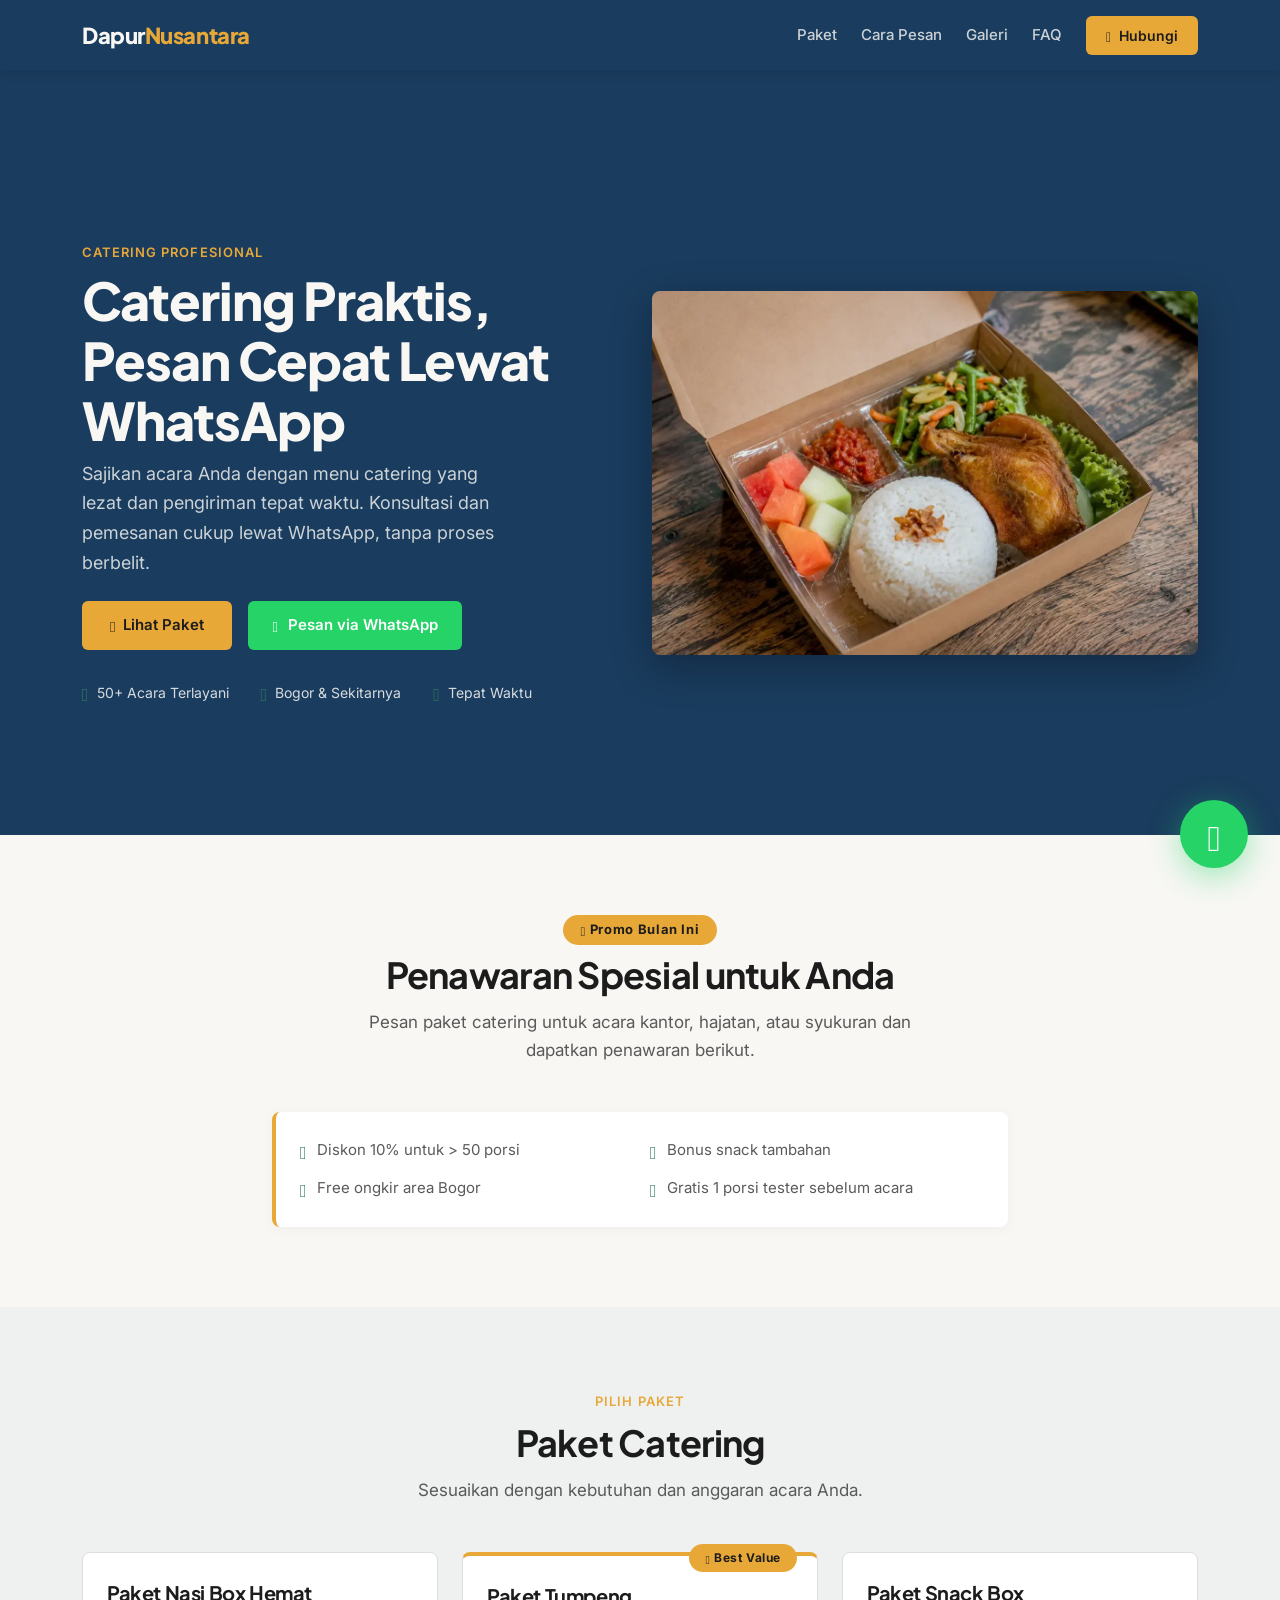
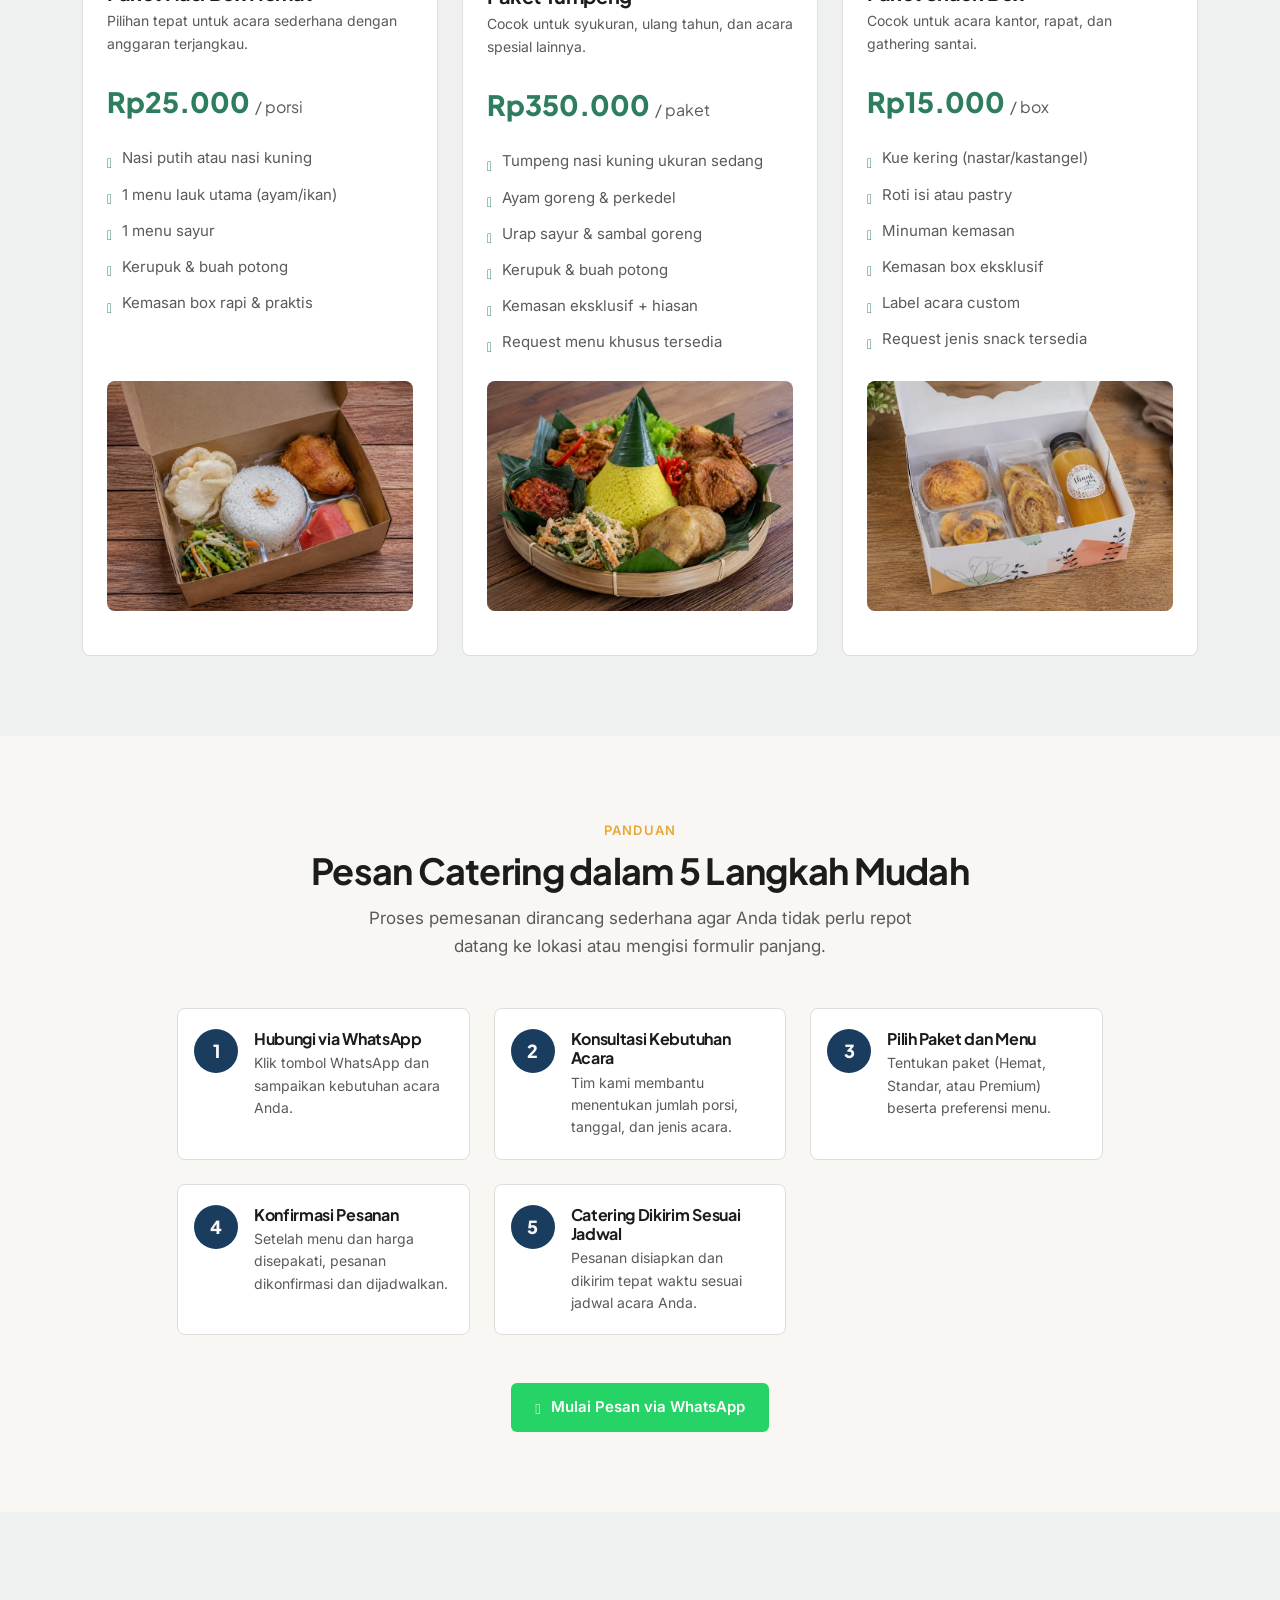
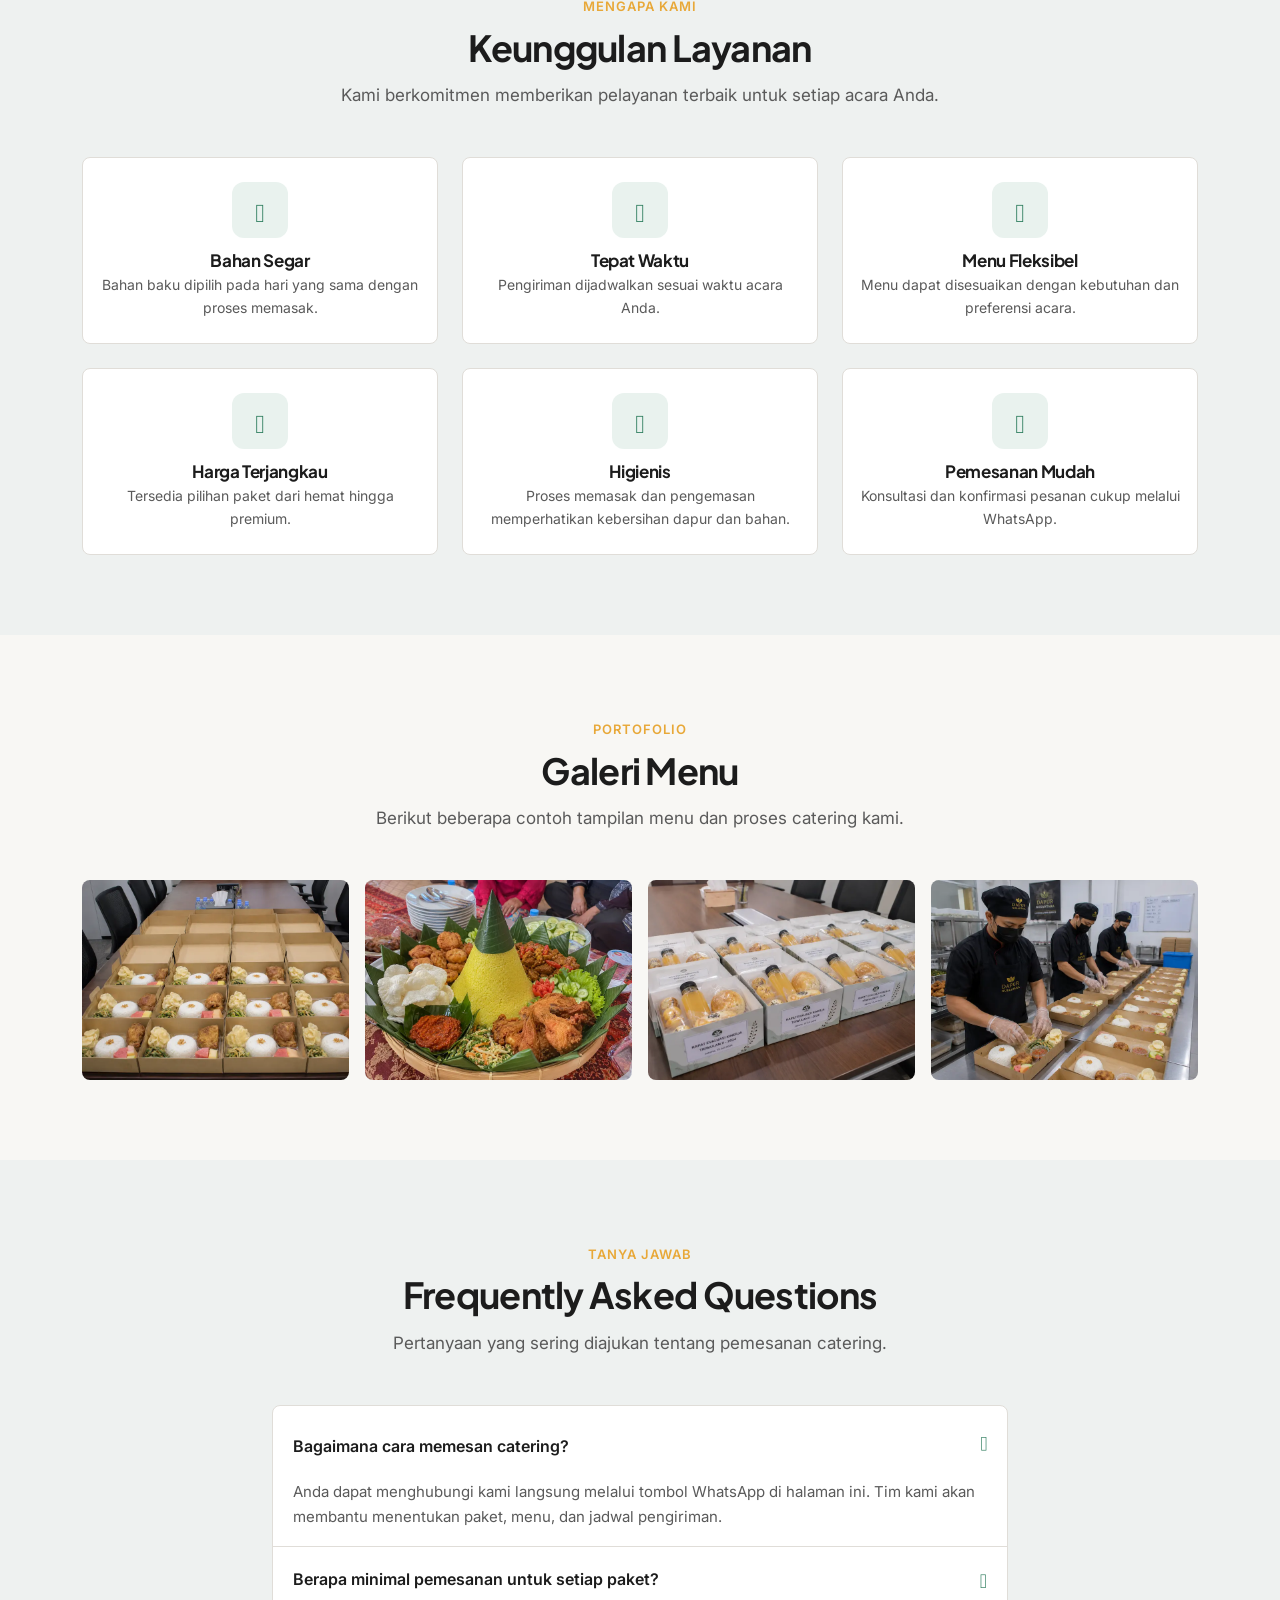
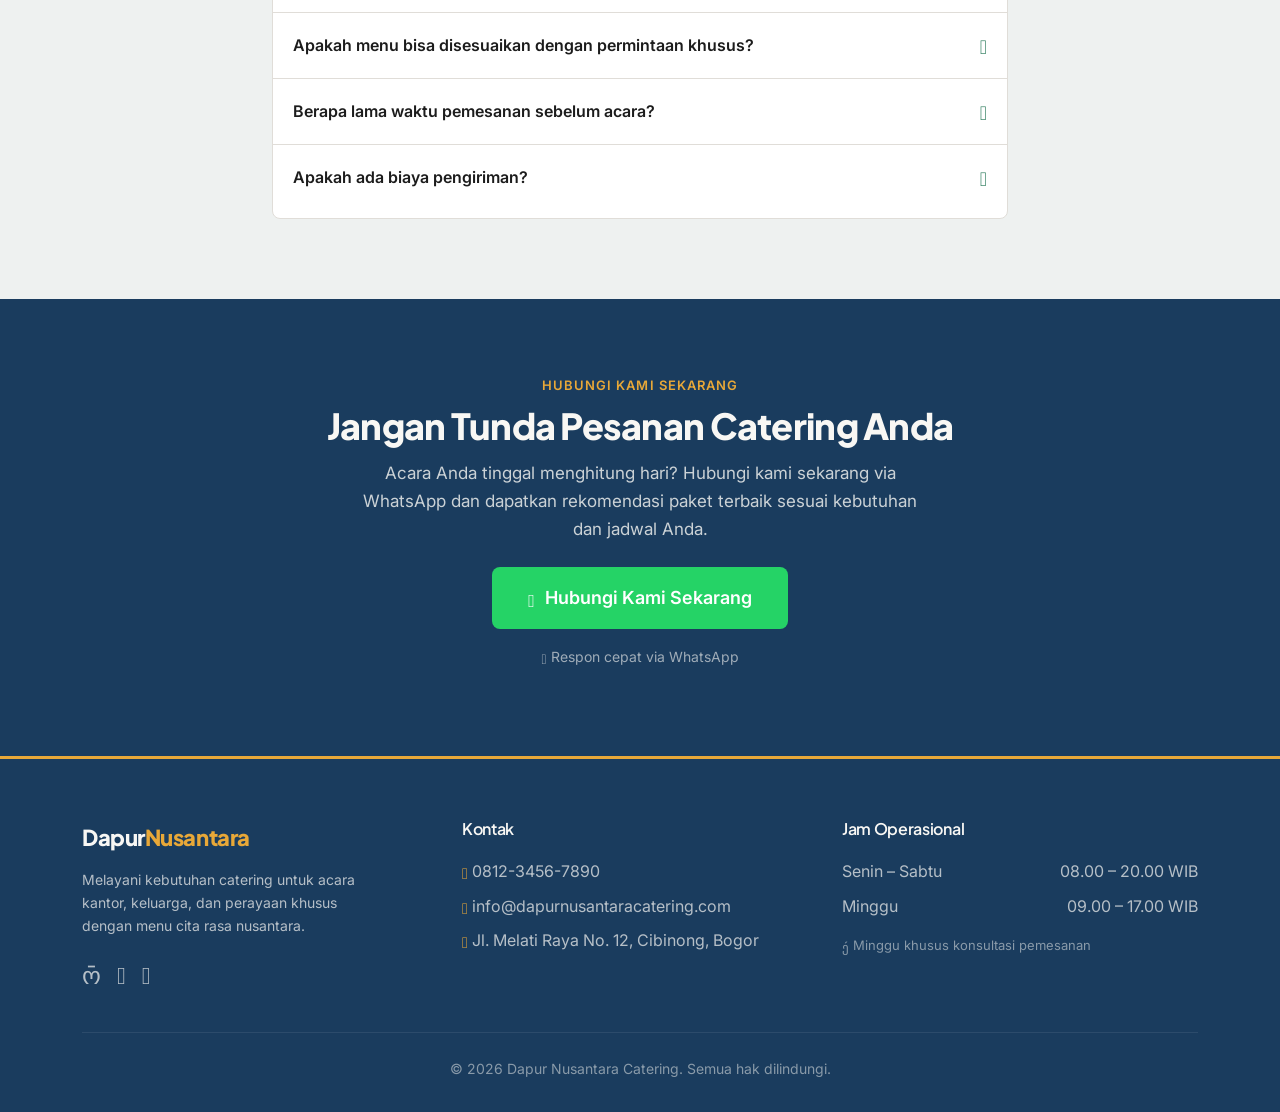
==== commit 11440f6a: "fix: replace CDN links with local file paths for all Bootstrap assets" ====
--- a/index.html
+++ b/index.html
@@ -123,11 +123,11 @@
     <!-- ============================================================
     BOOTSTRAP 5 + ICON + FONT
     ============================================================ -->
-    <!-- Bootstrap 5 CSS -->
-    <link href="https://cdn.jsdelivr.net/npm/bootstrap@5.3.2/dist/css/bootstrap.min.css" rel="stylesheet" integrity="sha384-T3c6CoIi6uLrA9TneNEoa7RxnatzjcDSCmG1MXxSR1GAsXEV/Dwwykc2MPK8M2HN" crossorigin="anonymous" />
-    
-    <!-- Bootstrap Icons -->
-    <link href="https://cdn.jsdelivr.net/npm/bootstrap-icons@1.11.3/font/bootstrap-icons.css" rel="stylesheet" />
+    <!-- Bootstrap 5 CSS (Lokal) -->
+    <link rel="stylesheet" href="/assets/css/bootstrap.min.css" />
+
+    <!-- Bootstrap Icons (Lokal) -->
+    <link rel="stylesheet" href="/assets/css/bootstrap-icons.css" />
     
     <!-- Google Fonts: Plus Jakarta Sans (heading) + Inter (body) -->
     <link rel="preconnect" href="https://fonts.googleapis.com" />
@@ -228,15 +228,6 @@
     
                 <!-- Kanan: Foto -->
                 <div class="col-lg-6 hero-image-wrapper">
-                    <!-- ============================================================
-                    GAMBAR: Hero — Foto Nasi Box Utama
-                    PROMPT: "Nasi box catering Indonesia dengan ayam goreng, sayur
-                            tumis, sambal, dan buah potong, disusun rapi dalam kotak
-                            kertas coklat, latar belakang meja kayu rustic,
-                            pencahayaan natural, sudut pandang 45 derajat,
-                            gaya food photography profesional, 4K, realistic,
-                            lebar 1200x800 px"
-                    ============================================================ -->
                     <img
                         src="/assets/images/hero-nasi-box.webp"
                         alt="Nasi box catering Dapur Nusantara dengan ayam goreng, sayur tumis, sambal, dan buah potong, disajikan rapi untuk acara kantor dan hajatan"
@@ -847,10 +838,9 @@
     </a>
 
     <!-- ============================================================
-    BOOTSTRAP 5 JS + KUSTOM JS
-    ============================================================ -->
-    <script src="https://cdn.jsdelivr.net/npm/bootstrap@5.3.2/dist/js/bootstrap.bundle.min.js" integrity="sha384-C6RzsynM9kWDrMNeT87bh95OGNyZPhcTNXj1NW7RuBCsyN/o0jlpcV8Qyq46cDfL" crossorigin="anonymous">
-    </script>
+    BOOTSTRAP 5 JS Lokal + KUSTOM JS
+    ============================================================ -->
+    <script src="/assets/js/bootstrap.bundle.min.js"></script>
     <script src="/assets/js/main.js"></script>
 </body>
 </html>
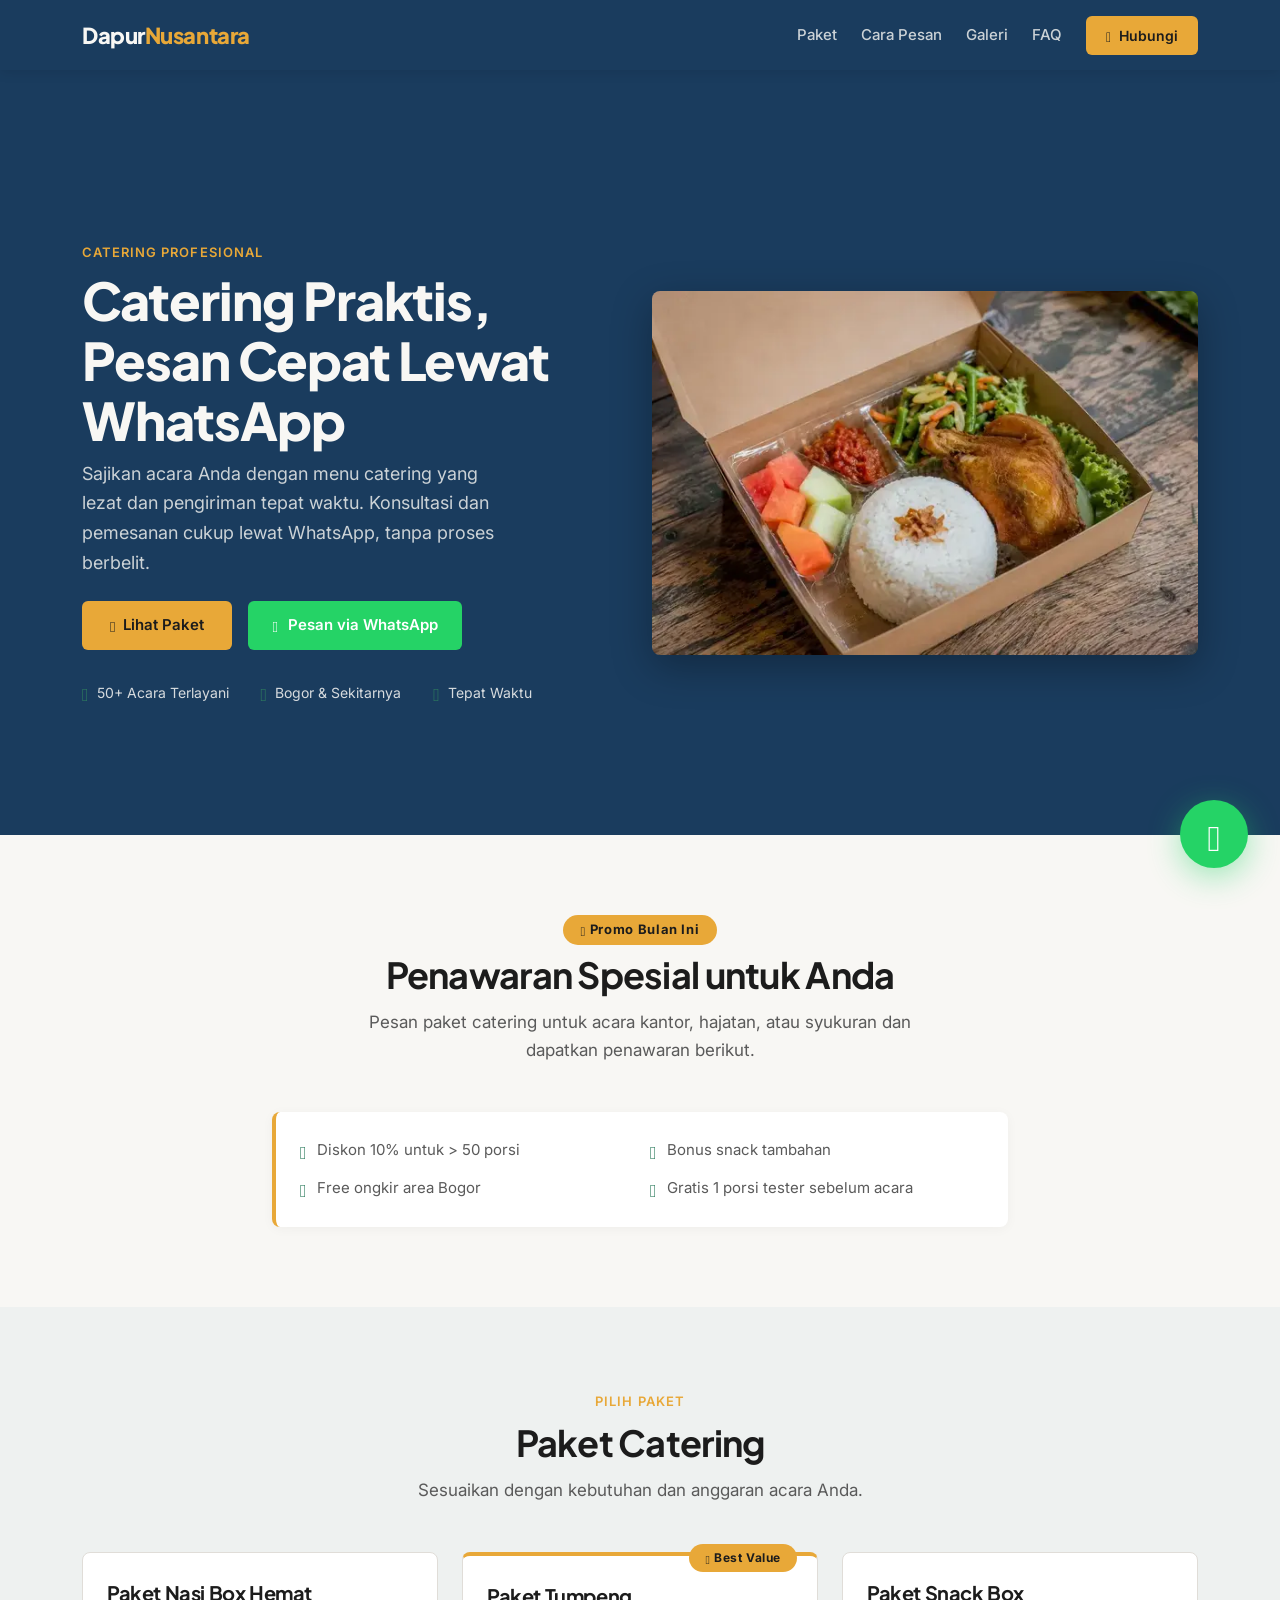
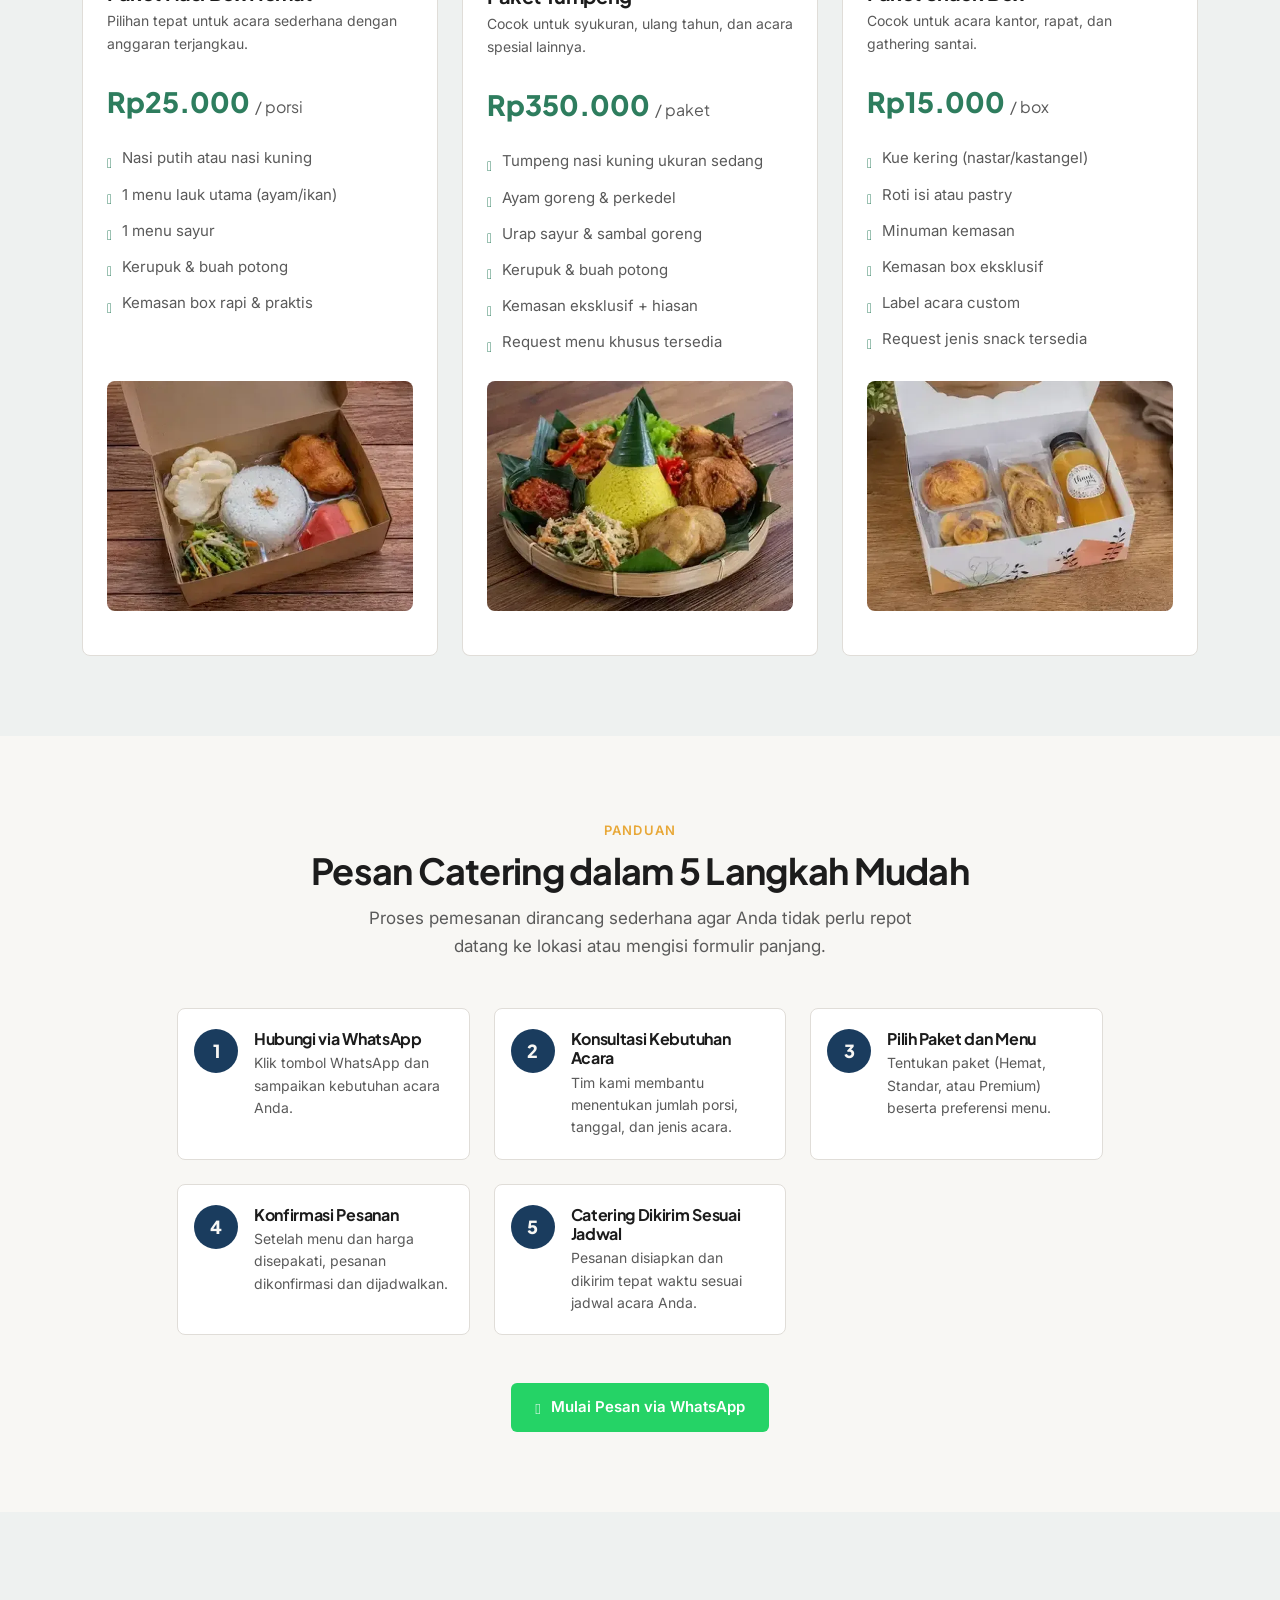
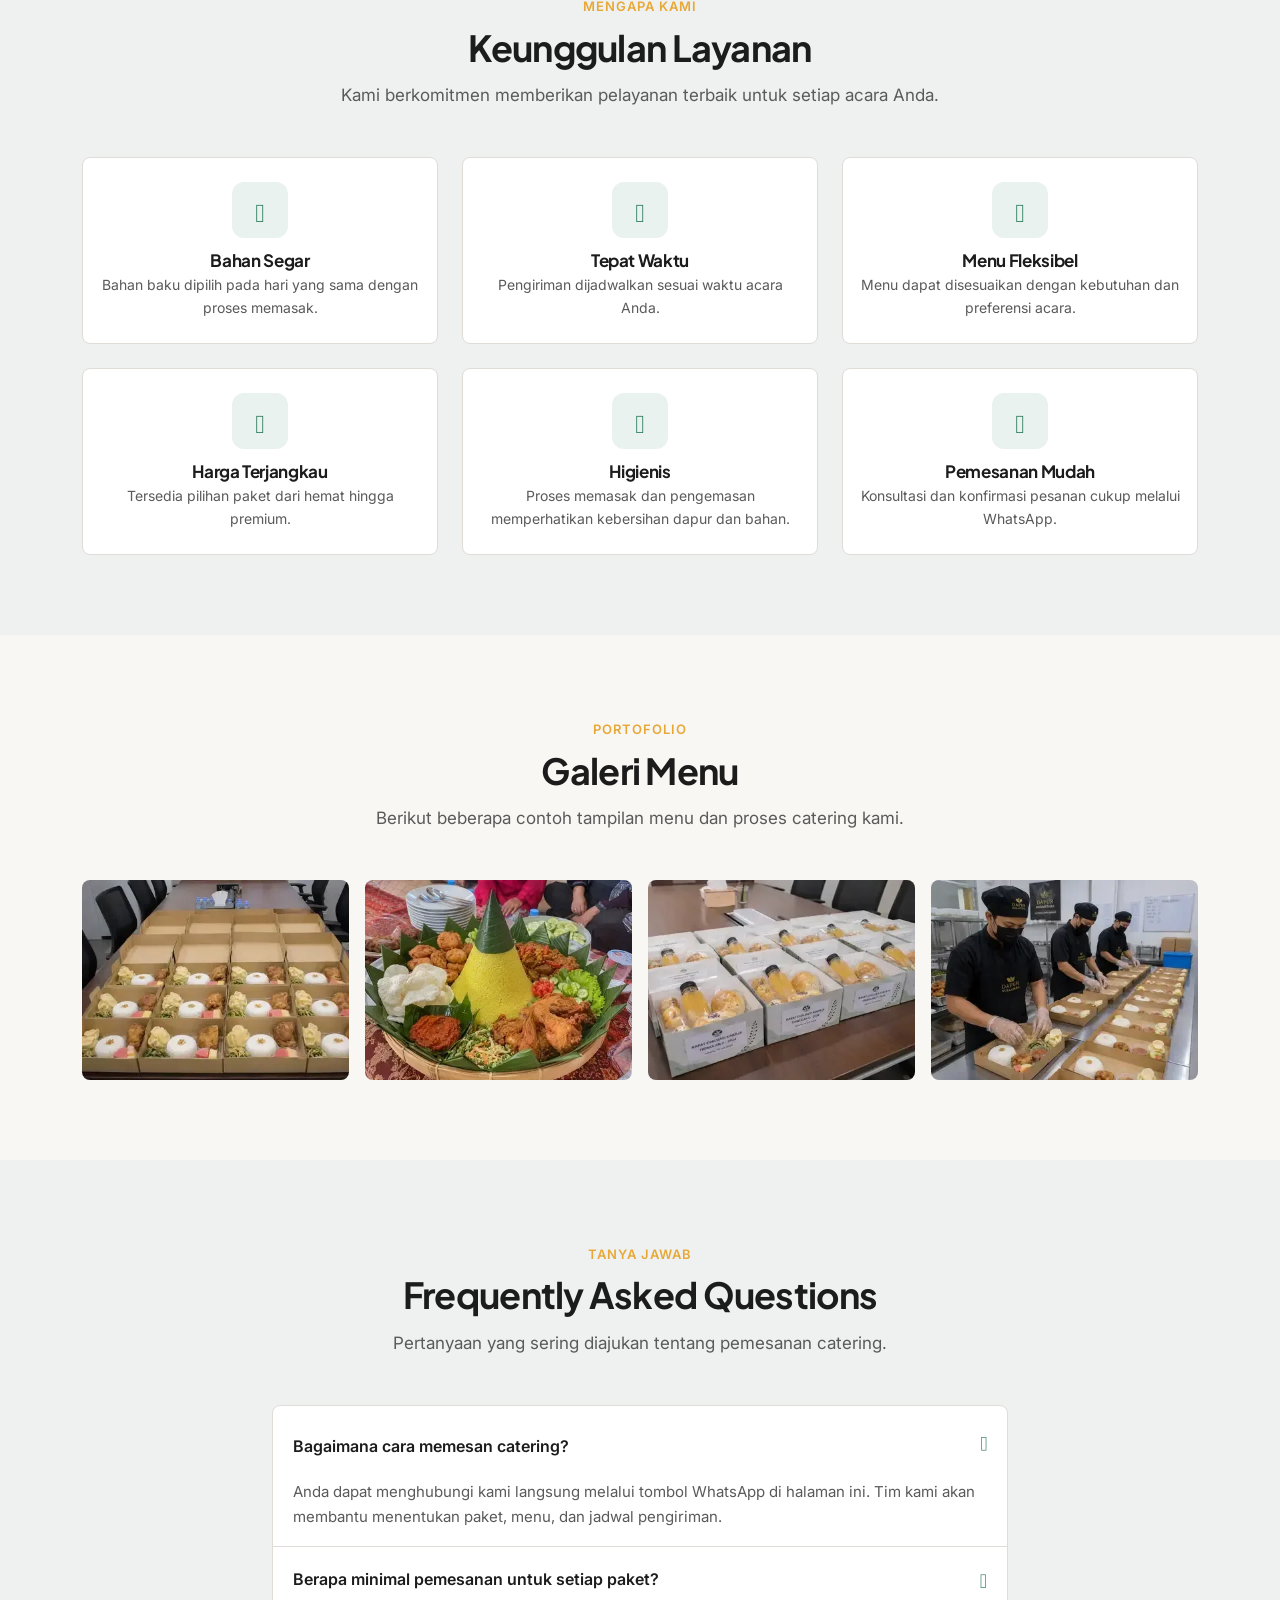
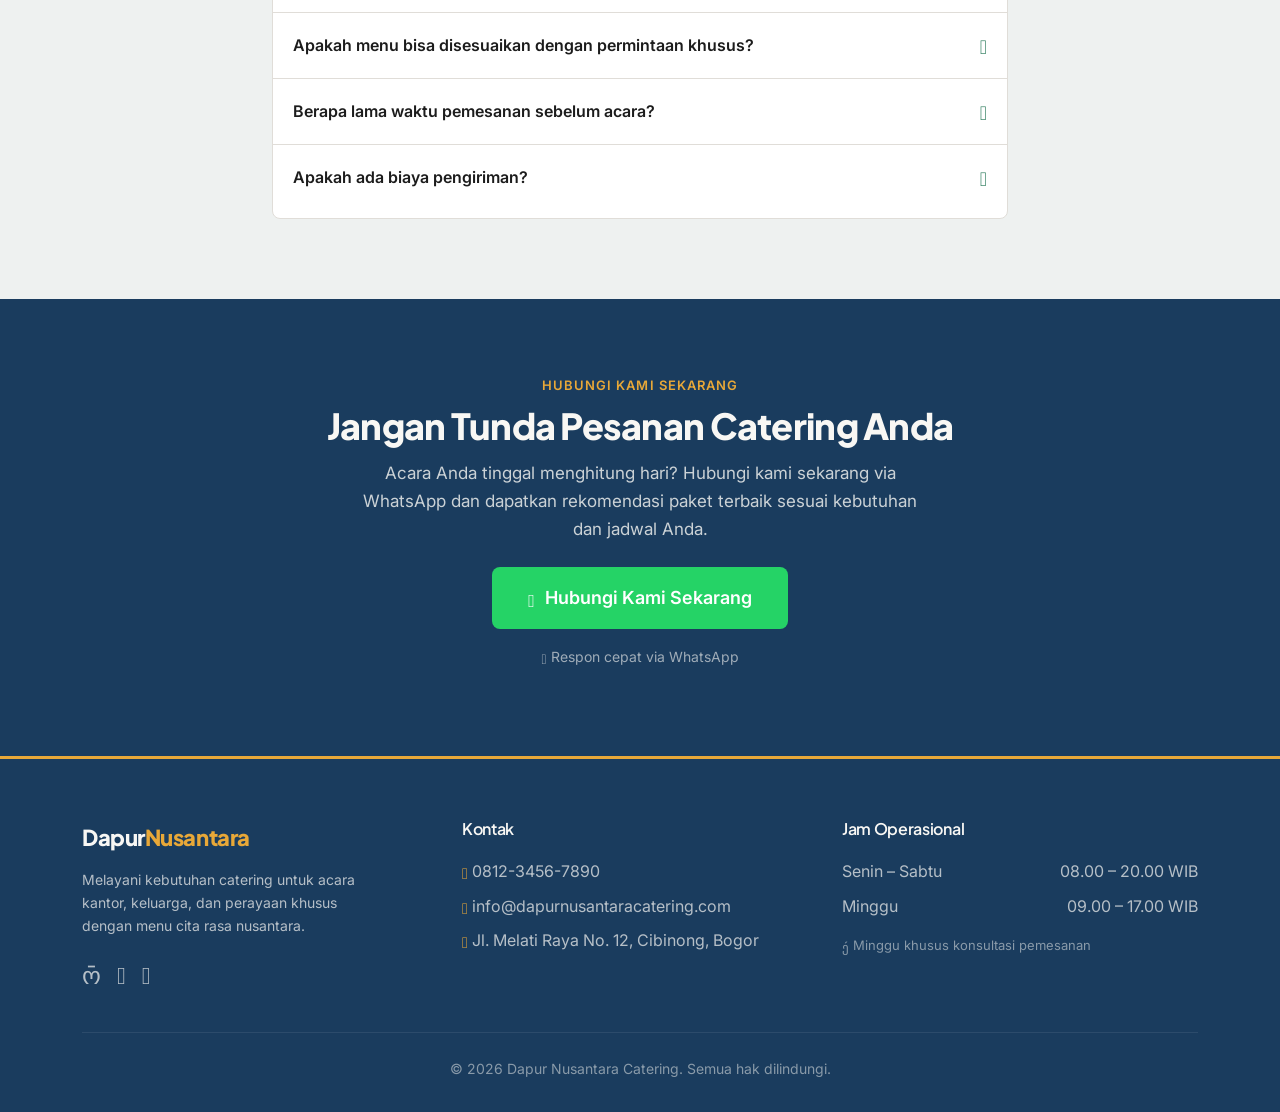
==== commit dbf367ed: "fix: optimize and resize images for better PageSpeed performance" ====
--- a/index.html
+++ b/index.html
@@ -127,7 +127,7 @@
     <link rel="stylesheet" href="/assets/css/bootstrap.min.css" />
 
     <!-- Bootstrap Icons (Lokal) -->
-    <link rel="stylesheet" href="/assets/css/bootstrap-icons.css" />
+    <link rel="stylesheet" href="/assets/css/bootstrap-icons.css" media="print" onload="this.media='all'" />
     
     <!-- Google Fonts: Plus Jakarta Sans (heading) + Inter (body) -->
     <link rel="preconnect" href="https://fonts.googleapis.com" />
@@ -840,7 +840,7 @@
     <!-- ============================================================
     BOOTSTRAP 5 JS Lokal + KUSTOM JS
     ============================================================ -->
-    <script src="/assets/js/bootstrap.bundle.min.js"></script>
-    <script src="/assets/js/main.js"></script>
+    <script src="/assets/js/bootstrap.bundle.min.js" defer></script>
+    <script src="/assets/js/main.js" defer></script>
 </body>
 </html>
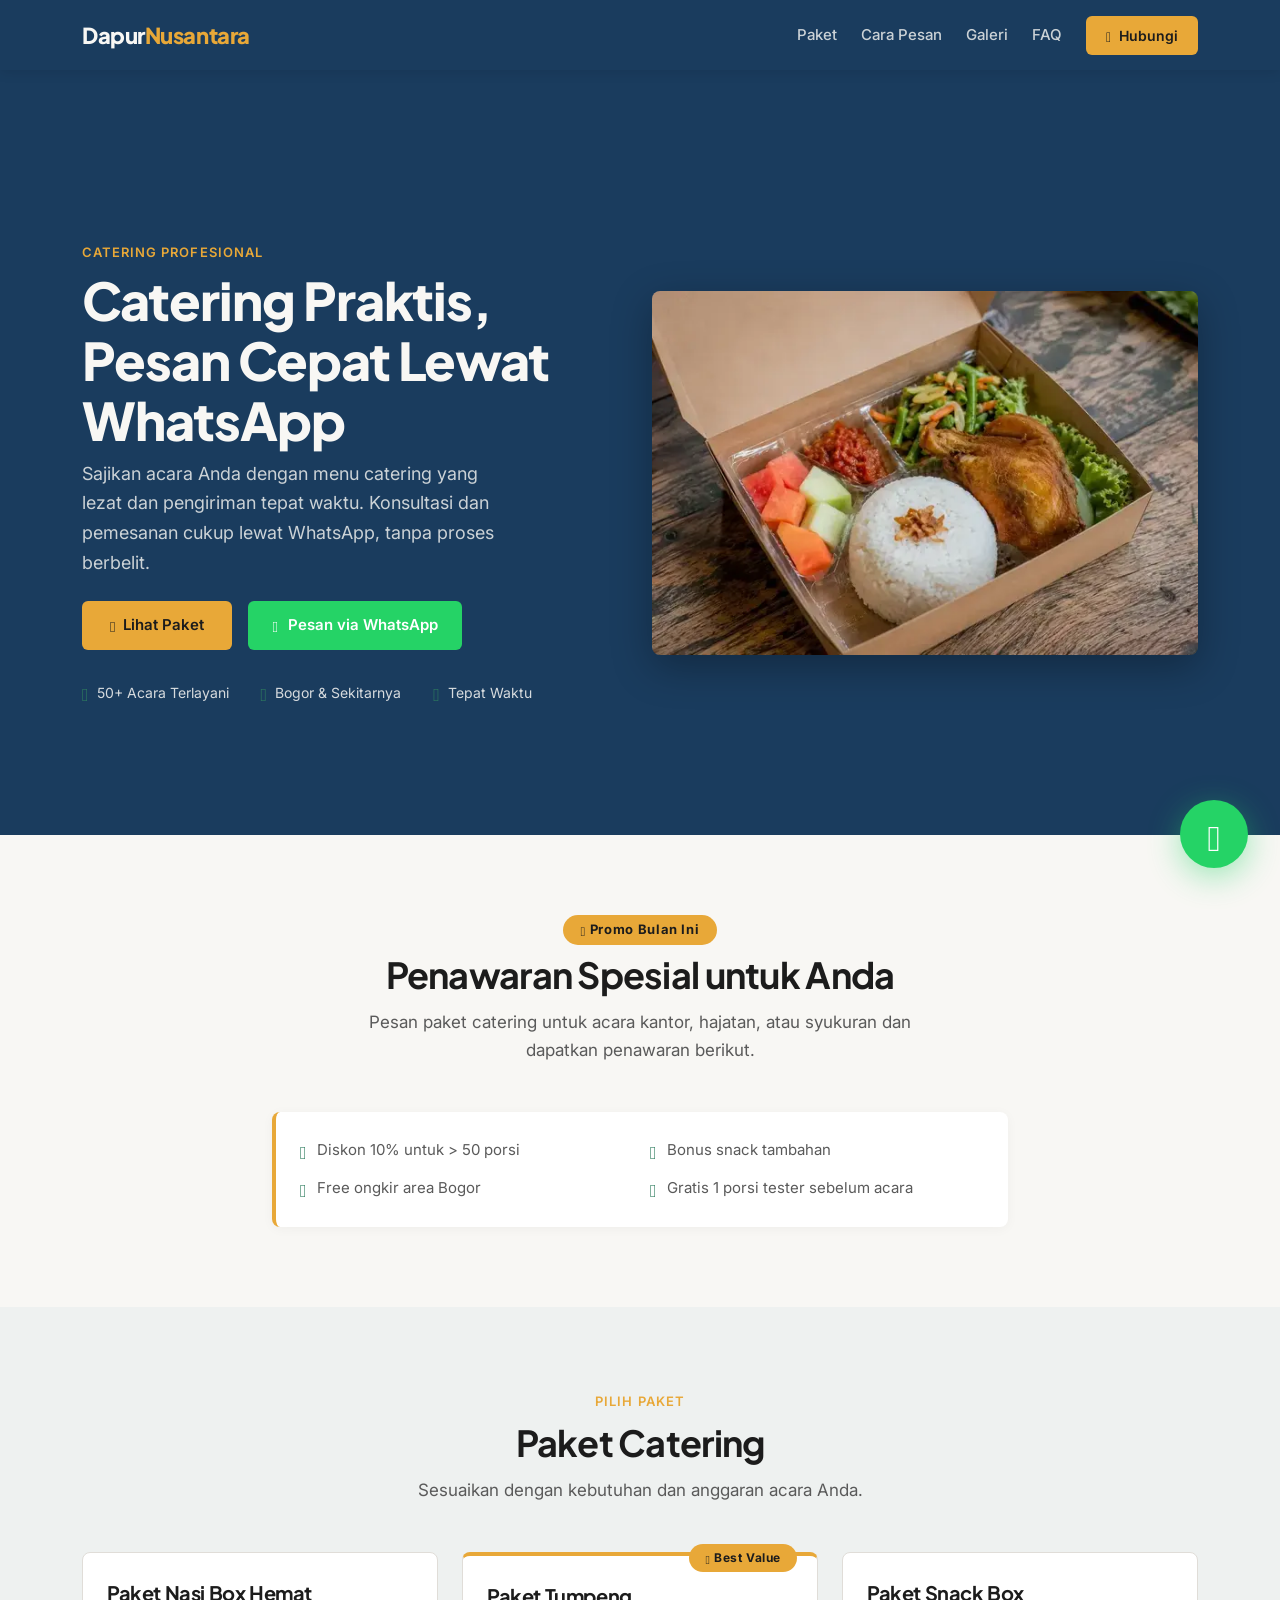
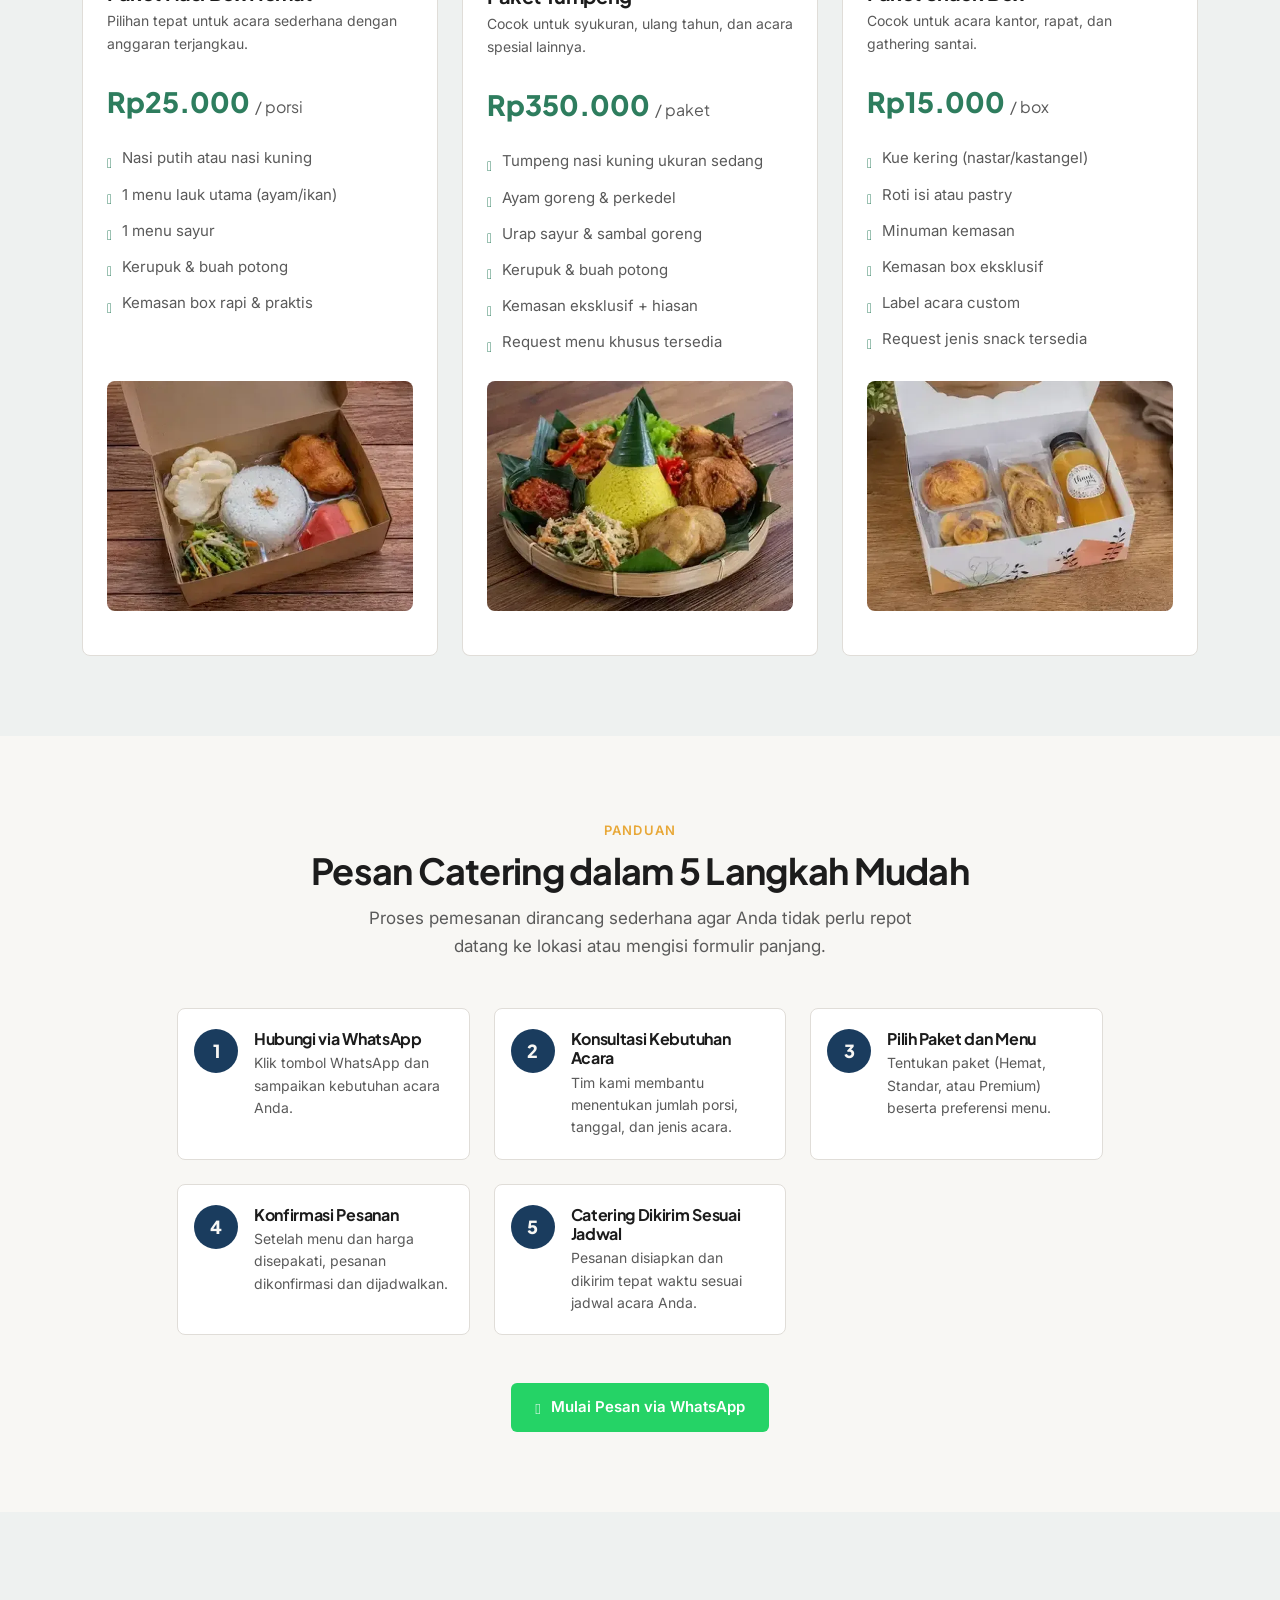
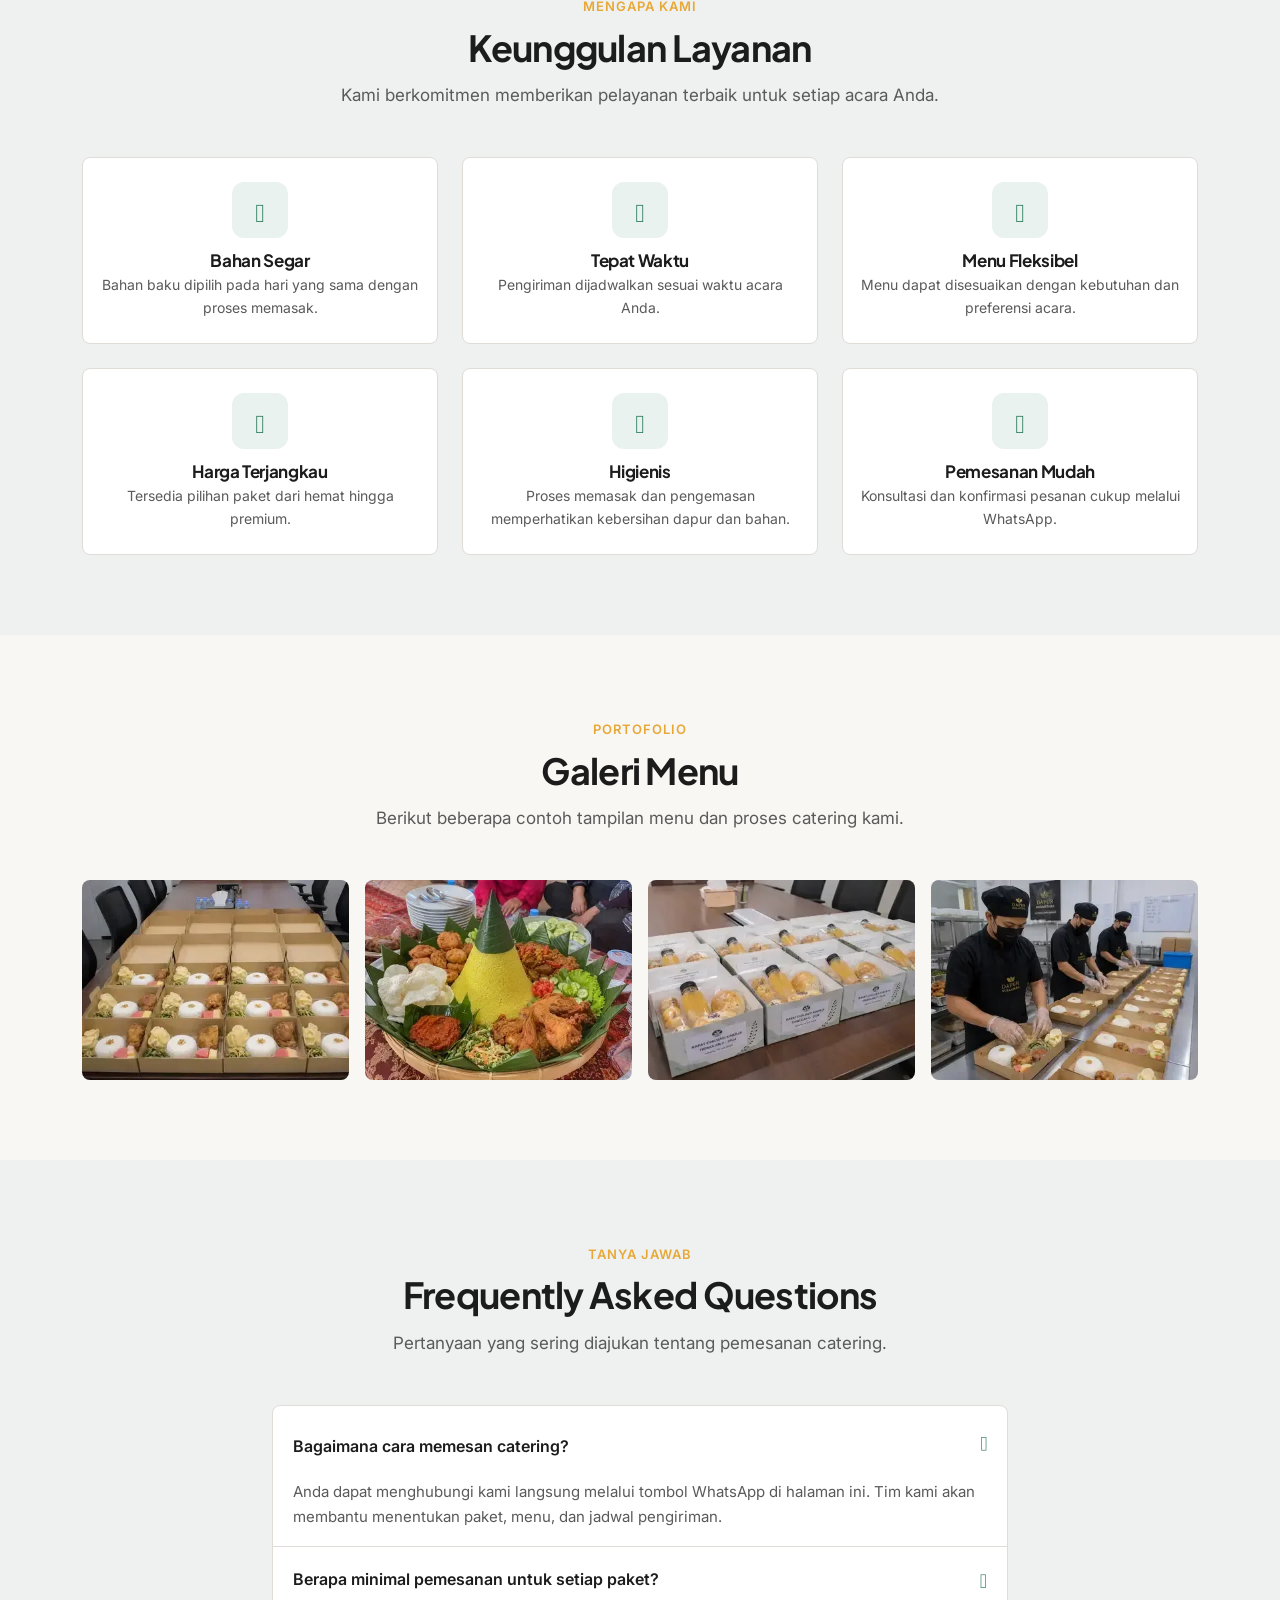
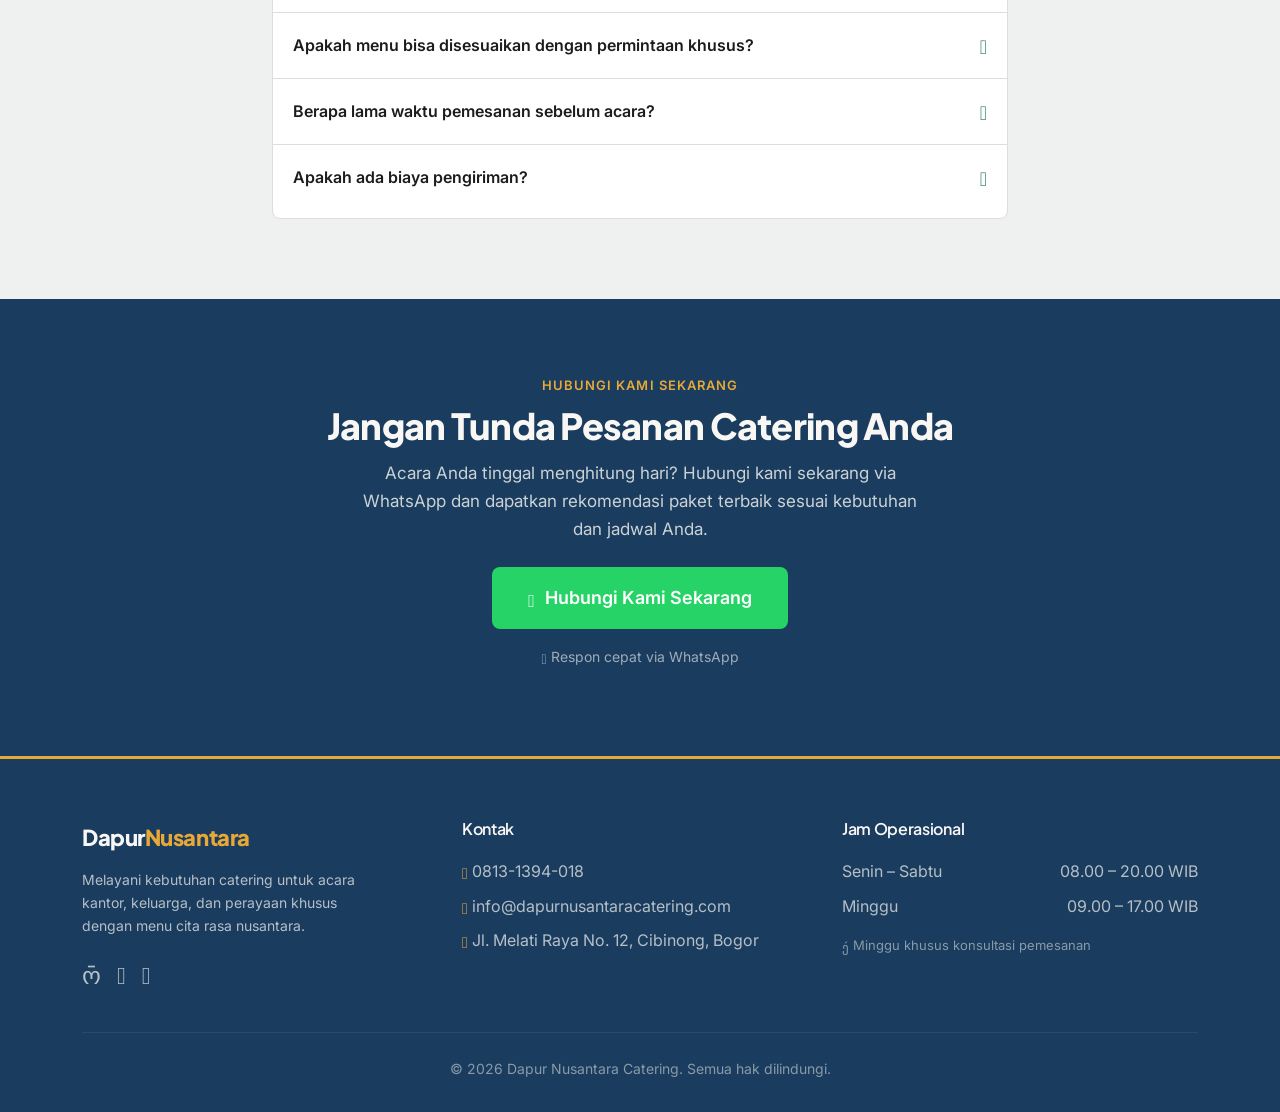
==== commit d8cf1fd7: "fix(footer): sync footer phone number with primary wa.me contact Footer phone number (0812-3456-7890" ====
--- a/index.html
+++ b/index.html
@@ -781,7 +781,7 @@
                         <li style="padding:4px 0;">
                             <i class="bi bi-whatsapp" style="color:var(--accent);"></i>
                             <a href="https://wa.me/628131394018" target="_blank" rel="noopener noreferrer" style="color: rgba(248,247,244,0.7);">
-                                0812-3456-7890
+                                0813-1394-018
                             </a>
                         </li>
                         <li style="padding:4px 0;">
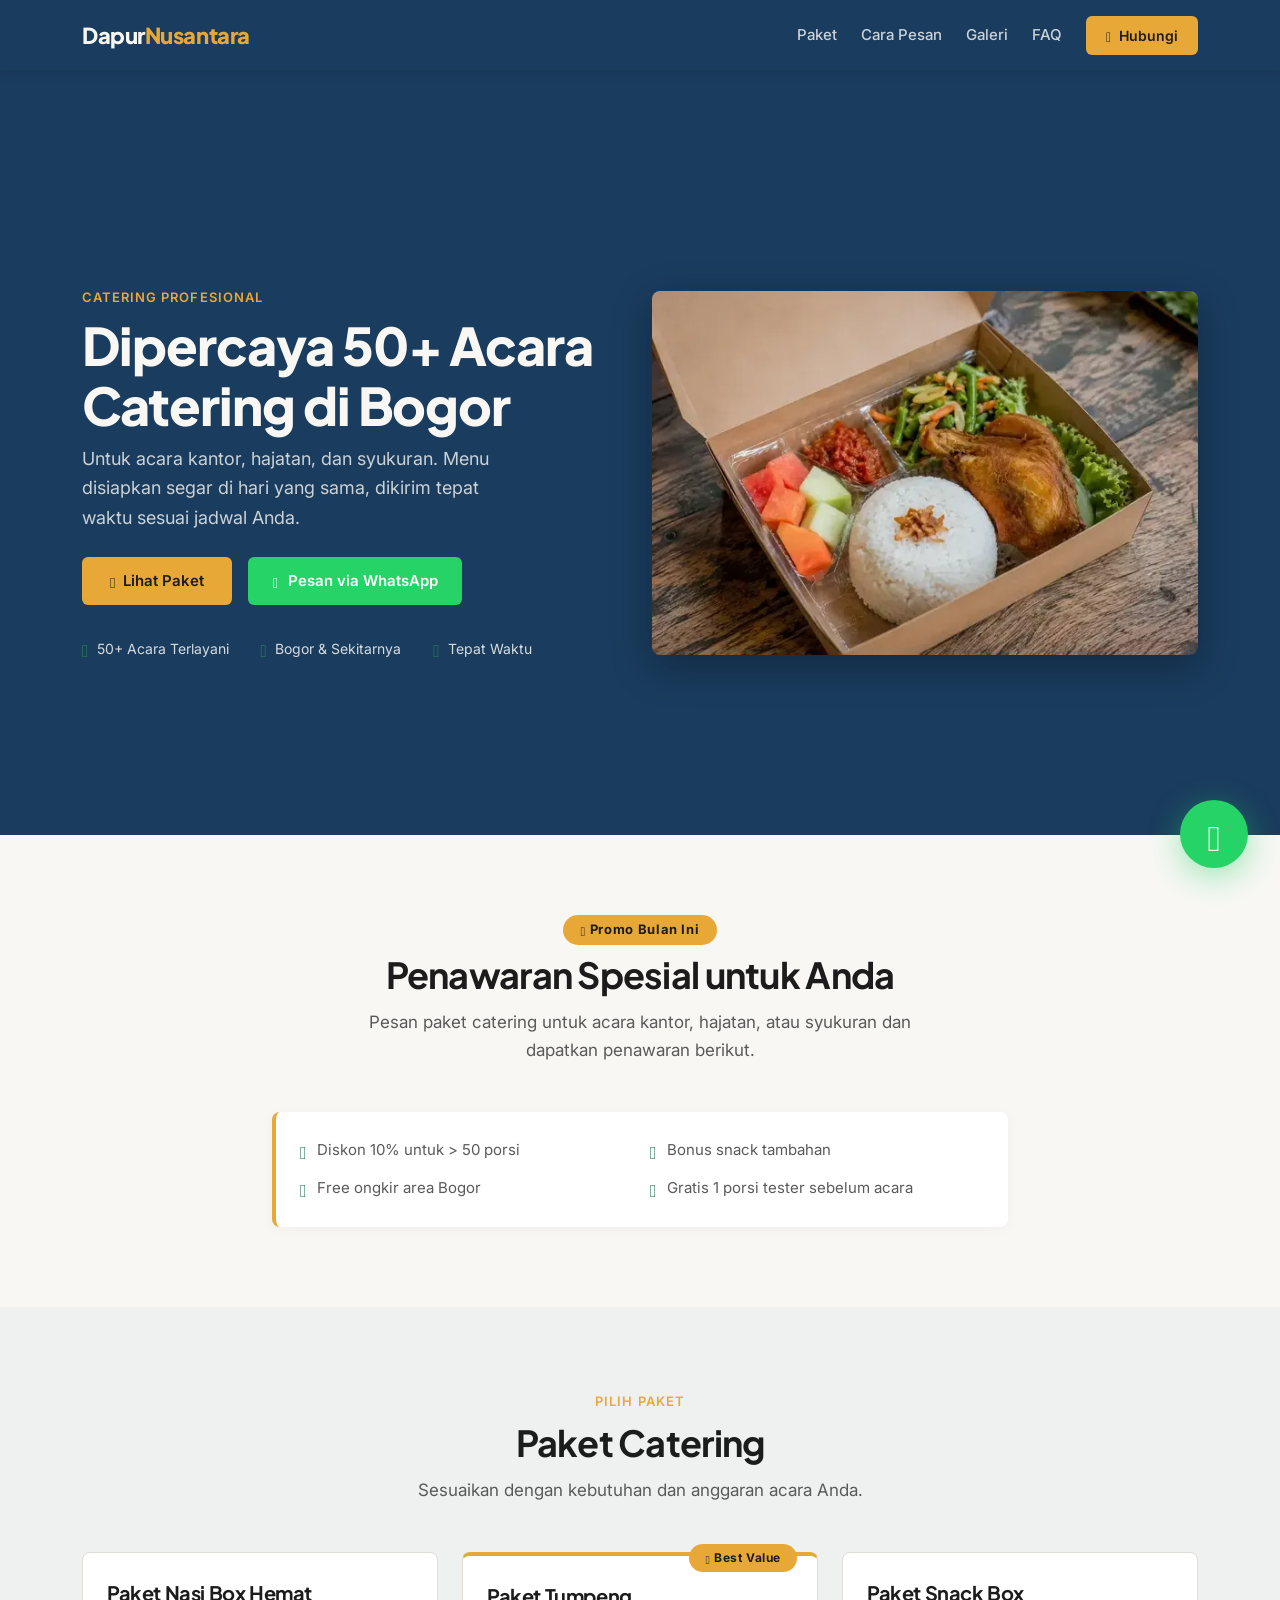
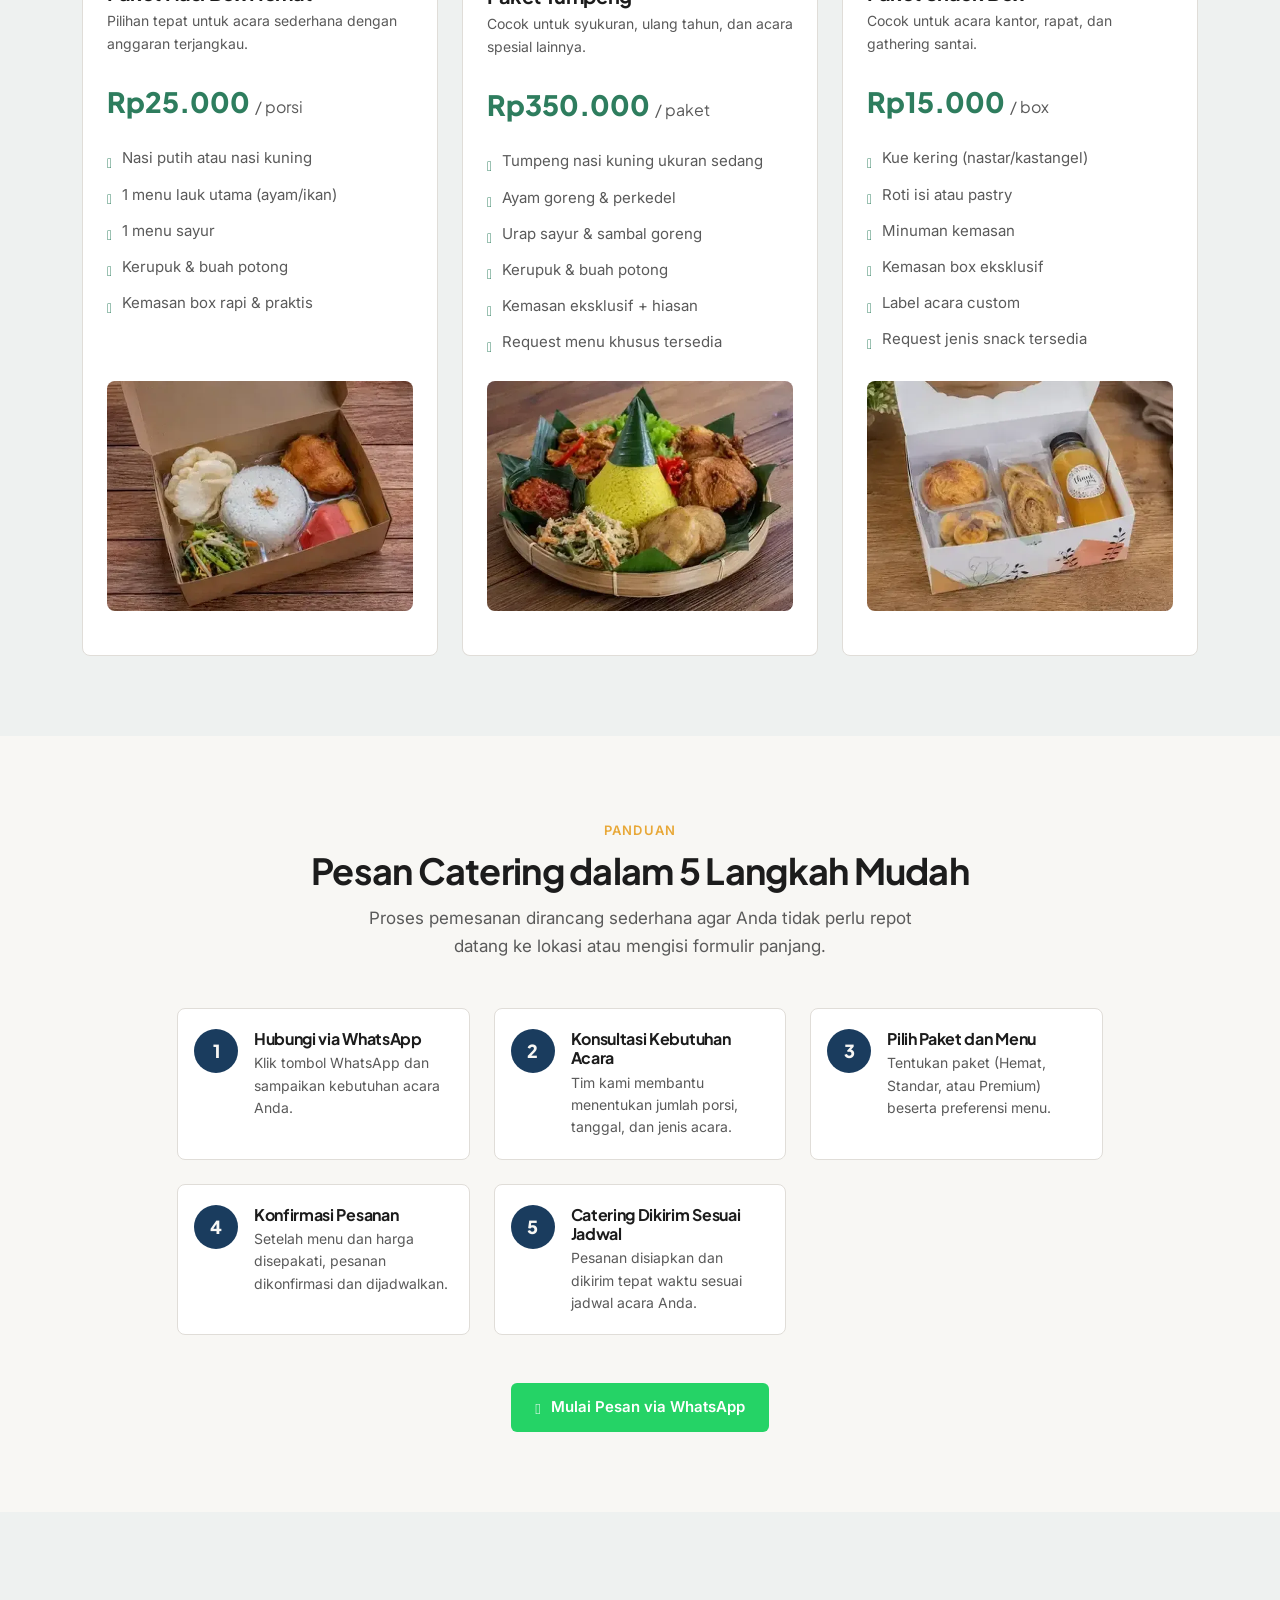
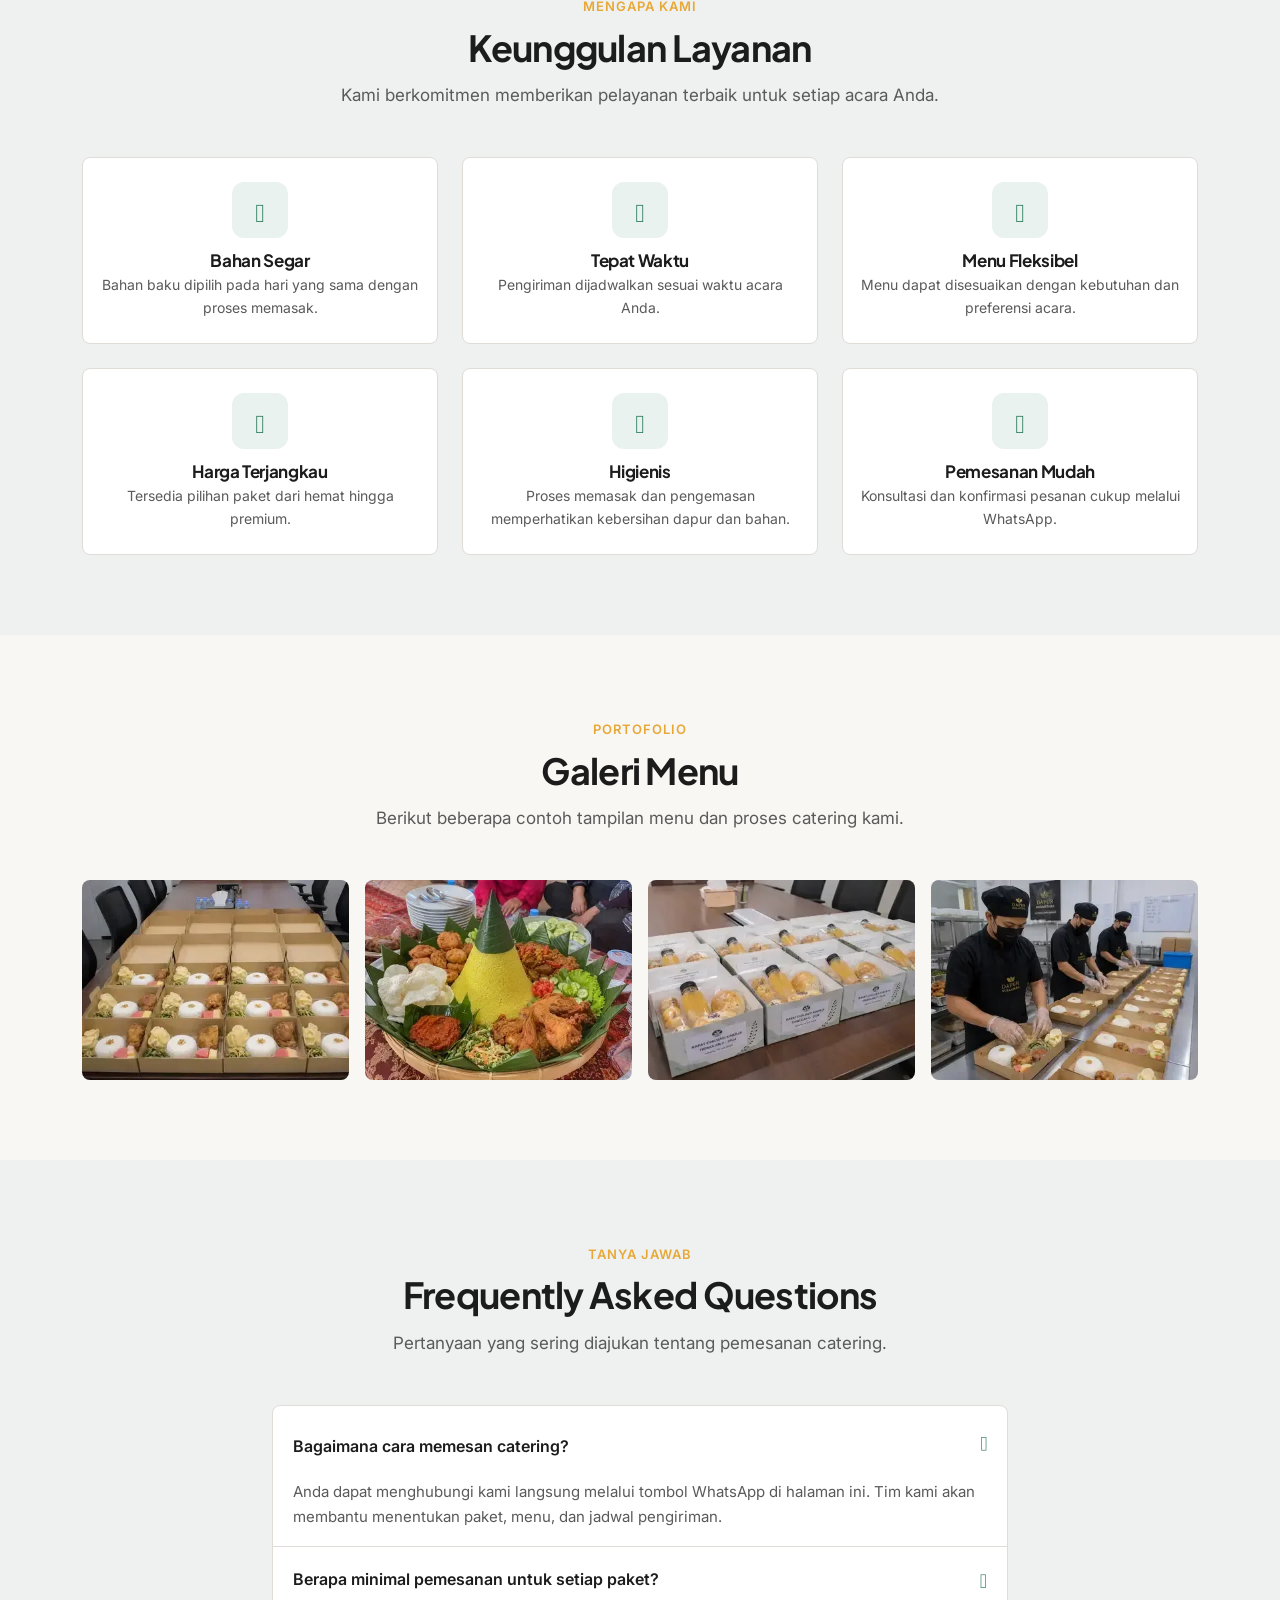
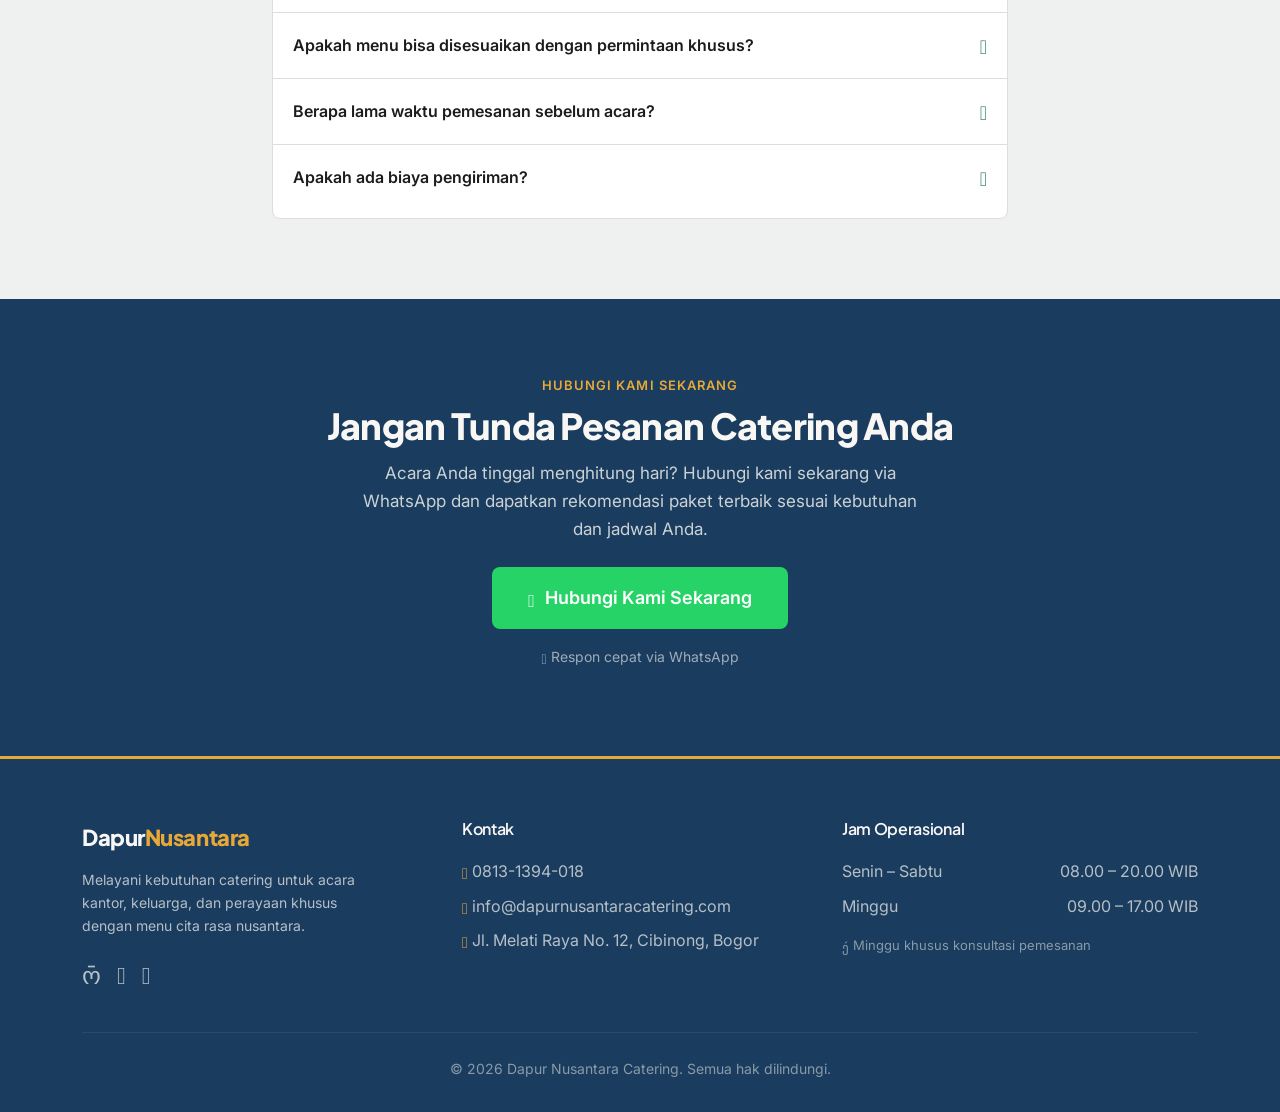
==== commit 37ab7073: "feat(hero): add social proof headline and refine copy Replace generic WhatsApp-CTA headline with tru" ====
--- a/index.html
+++ b/index.html
@@ -11,7 +11,7 @@
     <!-- ============================================================
     META TITLE & DESCRIPTION — UNIK
     ============================================================ -->
-    <title>Dapur Nusantara Catering — Pesan Catering Praktis via WhatsApp</title>
+    <title>Dapur Nusantara Catering</title>
     <meta name="description" content="Catering untuk acara kantor, hajatan, dan syukuran. Konsultasi gratis, diskon 10%, pengiriman tepat waktu. Pesan sekarang via WhatsApp!" />
     <meta name="keywords" content="catering, katering, nasi box, catering pernikahan, catering kantor, catering bogor, dapur nusantara, catering hajatan, pesan catering" />
     <meta name="robots" content="index, follow" />
@@ -197,10 +197,9 @@
                 <!-- Kiri: Teks -->
                 <div class="col-lg-6">
                     <span class="eyebrow">Catering Profesional</span>
-                    <h1>Catering Praktis,<br />Pesan Cepat Lewat WhatsApp</h1>
+                    <h1>Dipercaya 50+ Acara Catering di Bogor</h1>
                     <p class="hero-sub">
-                        Sajikan acara Anda dengan menu catering yang lezat dan pengiriman tepat waktu.
-                        Konsultasi dan pemesanan cukup lewat WhatsApp, tanpa proses berbelit.
+                        Untuk acara kantor, hajatan, dan syukuran. Menu disiapkan segar di hari yang sama, dikirim tepat waktu sesuai jadwal Anda.
                     </p>
                     <div class="d-flex flex-wrap gap-3 hero-buttons">
                         <a href="#paket" class="btn-primary-custom">
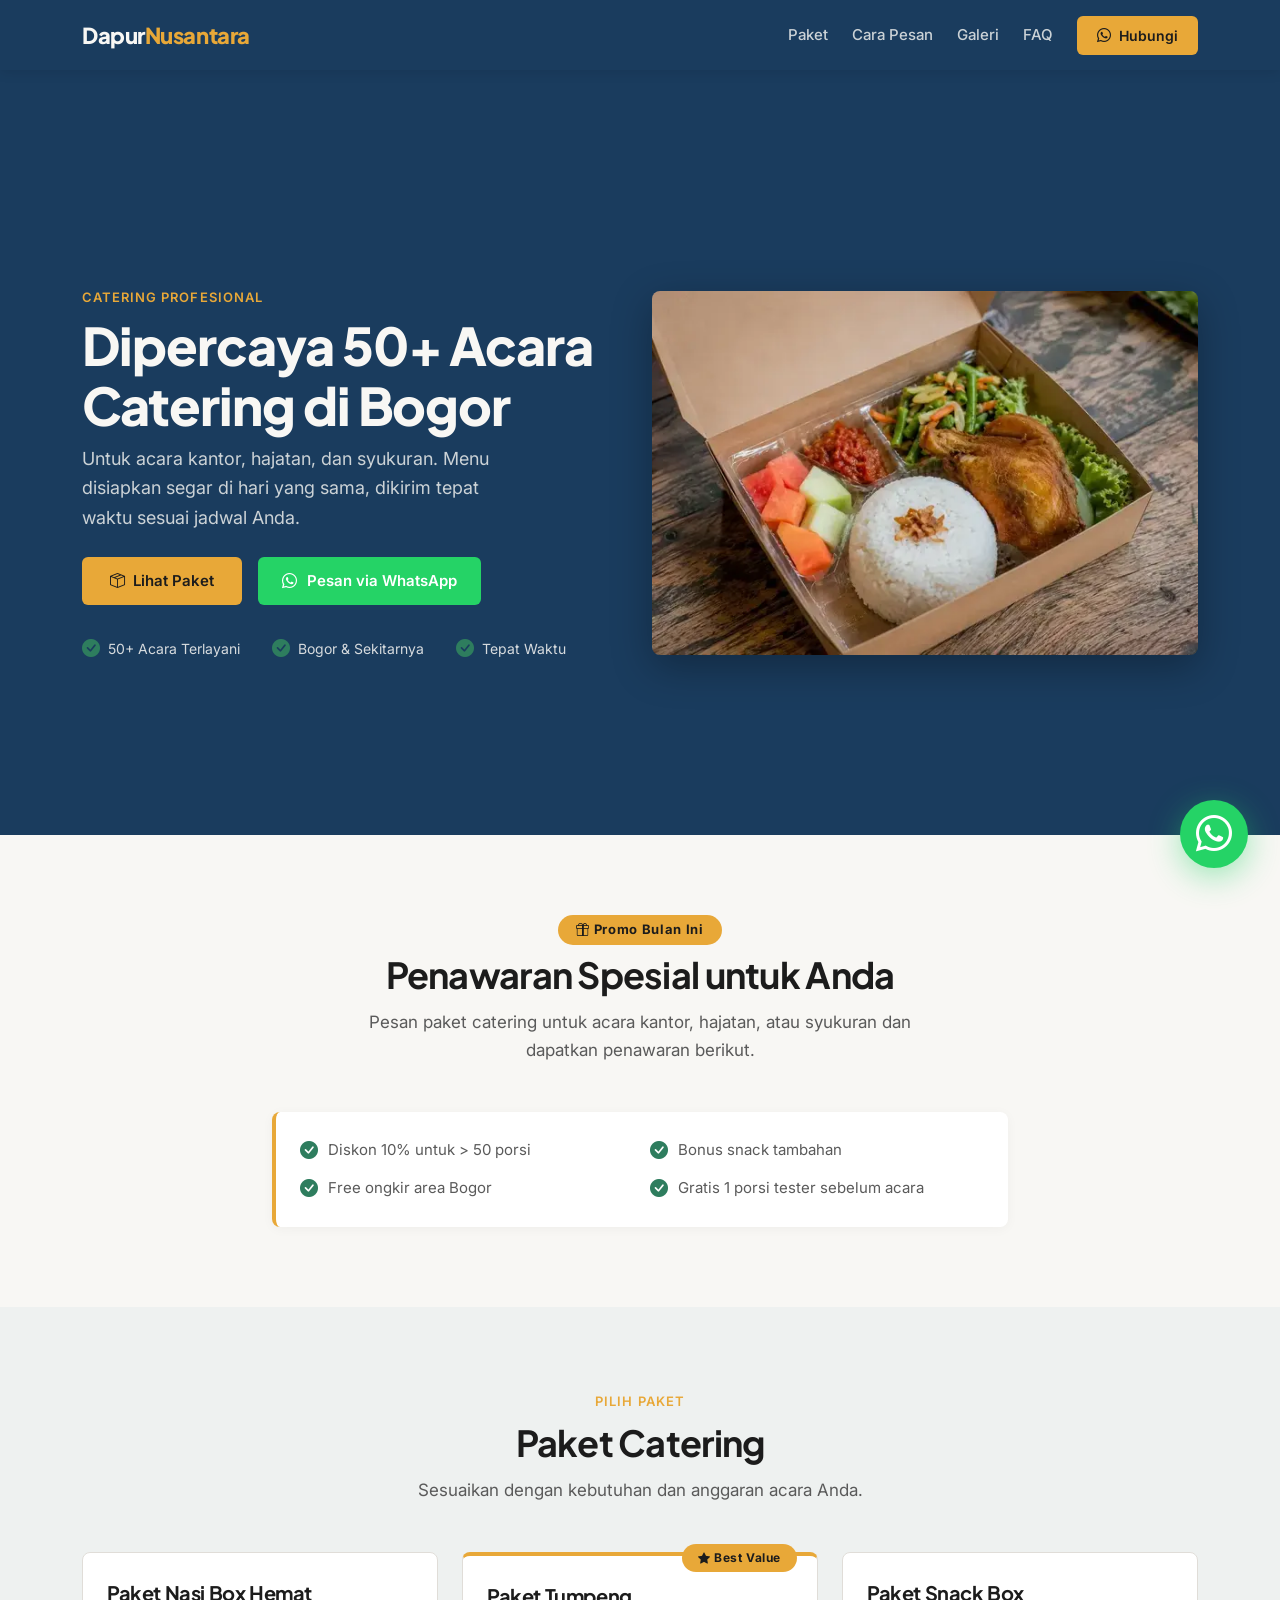
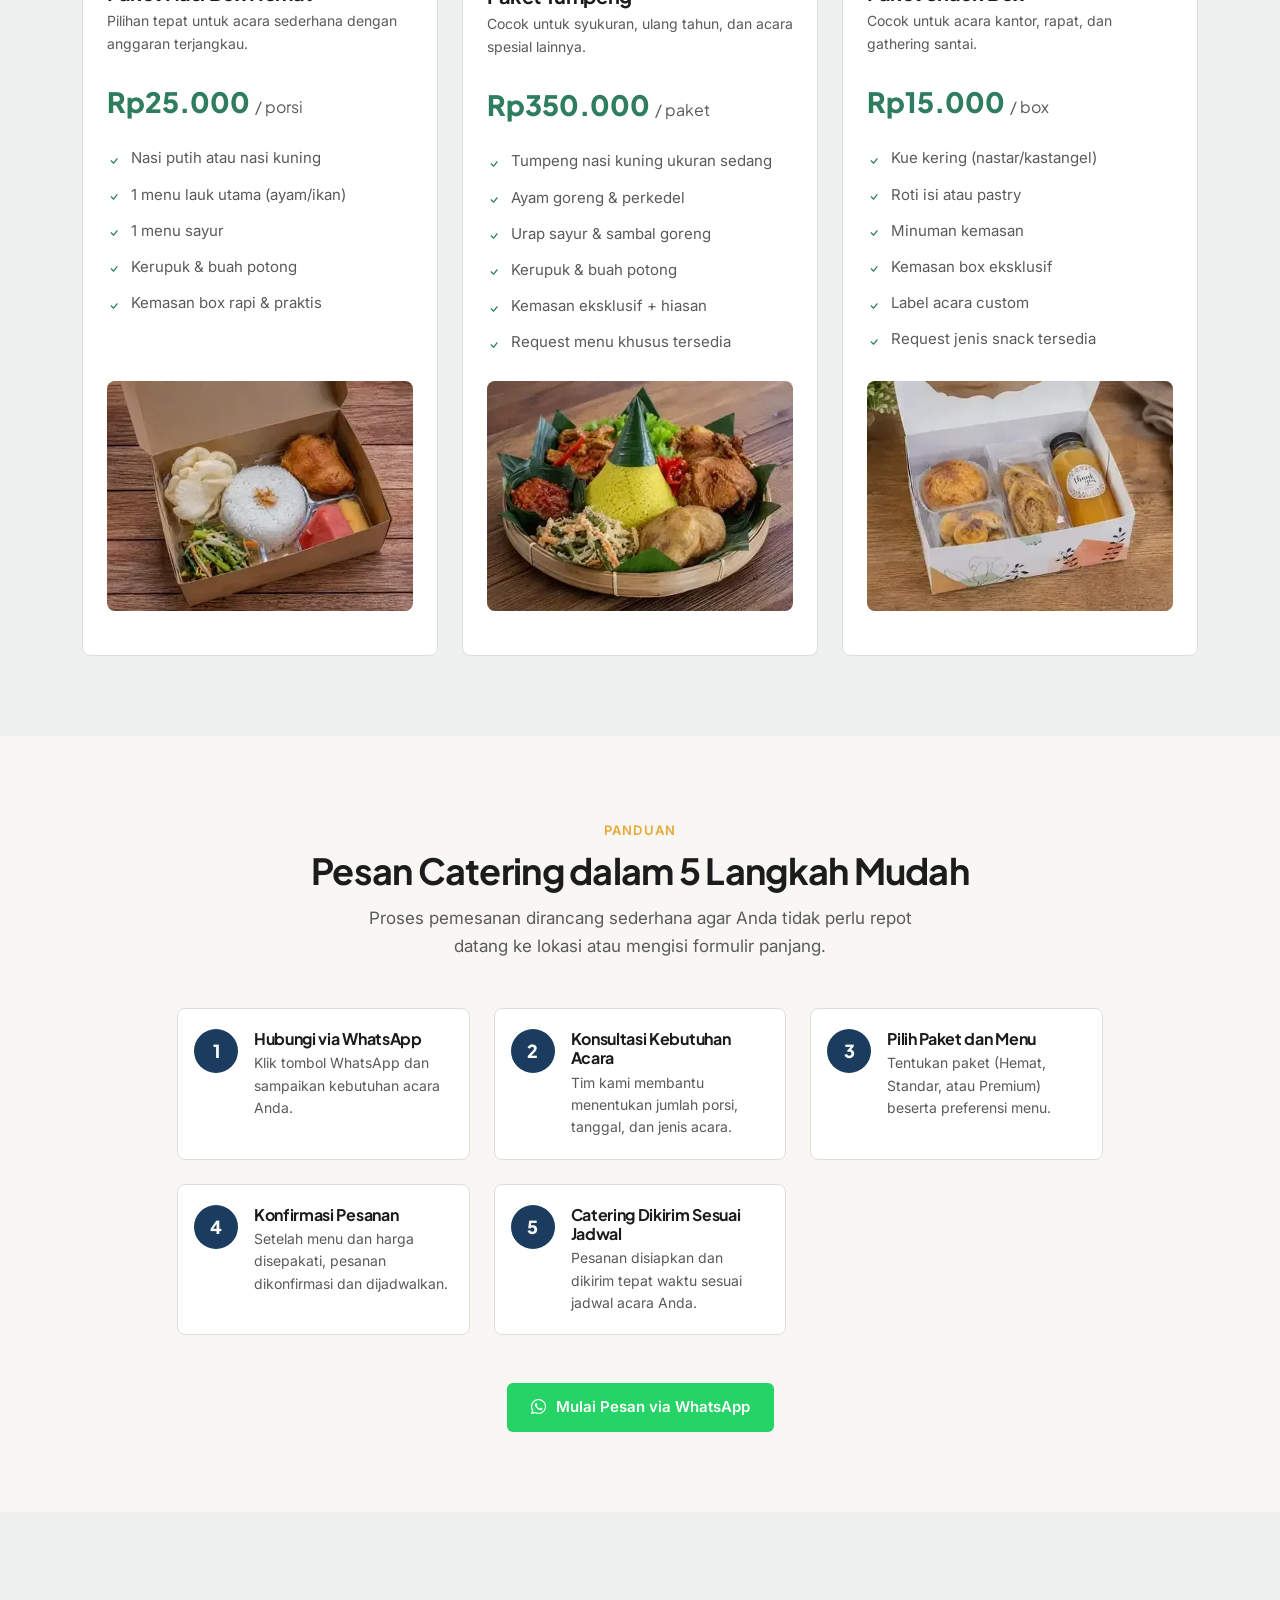
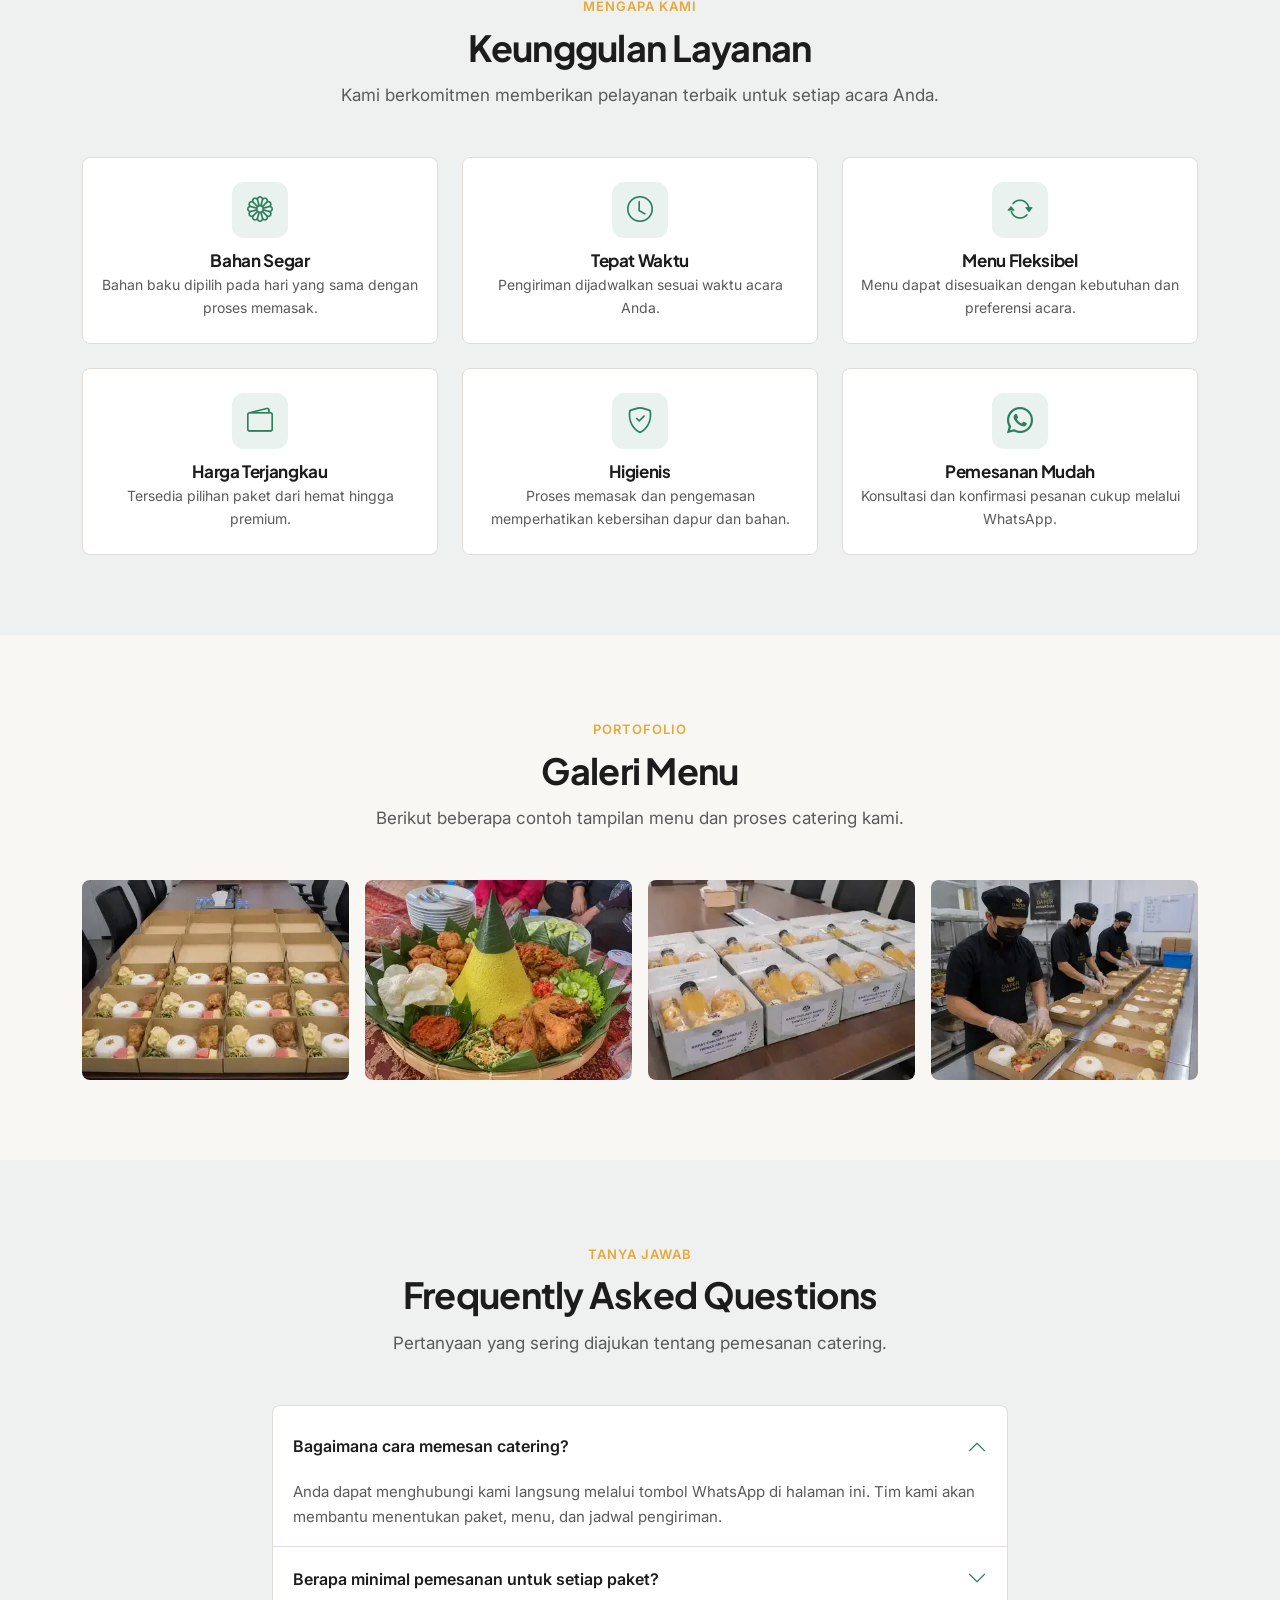
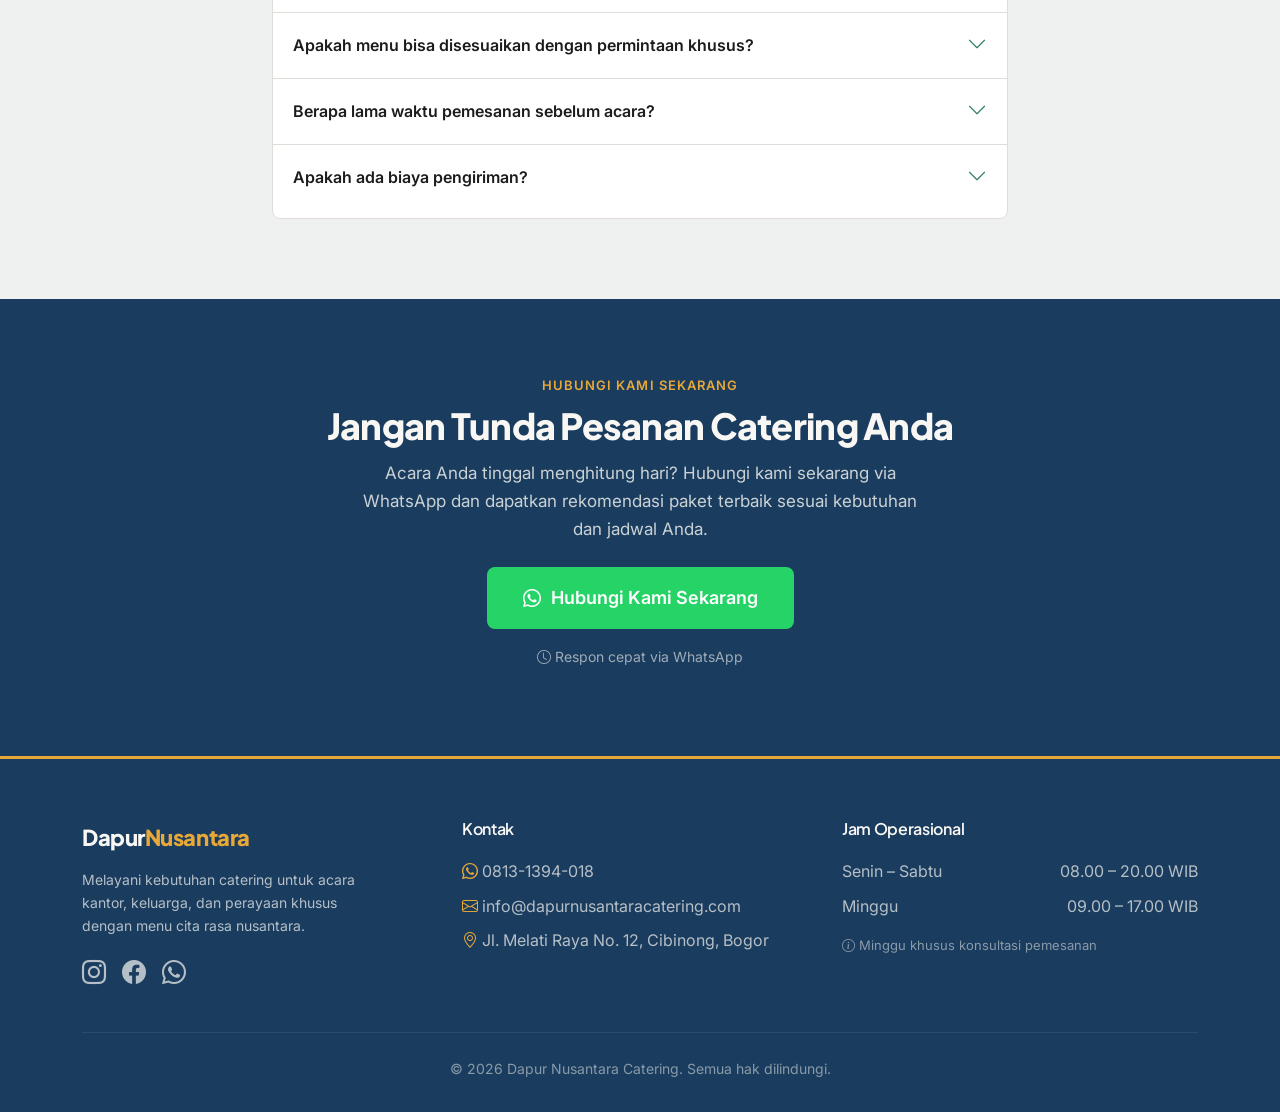
==== commit 11134bbd: "feat(animation): add reveal scroll" ====
--- a/index.html
+++ b/index.html
@@ -252,7 +252,7 @@
             </div>
             <div class="row justify-content-center">
                 <div class="col-lg-8">
-                    <div class="promo-highlight">
+                    <div class="promo-highlight reveal">
                         <div class="row g-3">
                             <div class="col-md-6">
                                 <ul>
@@ -297,7 +297,7 @@
                 PAKET NASI BOX HEMAT
                 ============================================================ -->
                 <div class="col-md-4">
-                    <div class="card-custom">
+                    <div class="card-custom reveal" style="transition-delay: 0s;">
                         <h3 style="font-size:20px; font-weight:700;">Paket Nasi Box Hemat</h3>
                         <p style="font-size:14px; color:var(--text-secondary);">Pilihan tepat untuk acara sederhana dengan anggaran terjangkau.</p>
                         <div class="card-price">Rp25.000 <small>/ porsi</small></div>
@@ -329,7 +329,7 @@
                 PAKET TUMPENG
                 ============================================================ -->
                 <div class="col-md-4">
-                    <div class="card-custom card-premium">
+                    <div class="card-custom card-premium reveal" style="transition-delay: 0s;">
                         <span class="badge-premium"><i class="bi bi-star-fill"></i> Best Value</span>
                         <h3 style="font-size:20px; font-weight:700;">Paket Tumpeng</h3>
                         <p style="font-size:14px; color:var(--text-secondary);">Cocok untuk syukuran, ulang tahun, dan acara spesial lainnya.</p>
@@ -363,7 +363,7 @@
                 PAKET SNACK BOX
                 ============================================================ -->
                 <div class="col-md-4">
-                    <div class="card-custom">
+                    <div class="card-custom reveal" style="transition-delay: 0s;">
                         <h3 style="font-size:20px; font-weight:700;">Paket Snack Box</h3>
                         <p style="font-size:14px; color:var(--text-secondary);">Cocok untuk acara kantor, rapat, dan gathering santai.</p>
                         <div class="card-price">Rp15.000 <small>/ box</small></div>
@@ -412,7 +412,7 @@
                     <div class="row g-4">
                         <!-- Langkah 1 -->
                         <div class="col-md-6 col-lg-4">
-                            <div class="step-card">
+                            <div class="step-card reveal" style="transition-delay: 0s;">
                                 <div class="step-number-wrapper">
                                     <span class="step-number">1</span>
                                 </div>
@@ -424,7 +424,7 @@
                         </div>
                         <!-- Langkah 2 -->
                         <div class="col-md-6 col-lg-4">
-                            <div class="step-card">
+                            <div class="step-card reveal" style="transition-delay: 0.08s;">
                                 <div class="step-number-wrapper">
                                     <span class="step-number">2</span>
                                 </div>
@@ -436,7 +436,7 @@
                         </div>
                         <!-- Langkah 3 -->
                         <div class="col-md-6 col-lg-4">
-                            <div class="step-card">
+                            <div class="step-card reveal" style="transition-delay: 0.16s;">
                                 <div class="step-number-wrapper">
                                     <span class="step-number">3</span>
                                 </div>
@@ -448,7 +448,7 @@
                         </div>
                         <!-- Langkah 4 -->
                         <div class="col-md-6 col-lg-4">
-                            <div class="step-card">
+                            <div class="step-card reveal" style="transition-delay: 0.24s;">
                                 <div class="step-number-wrapper">
                                     <span class="step-number">4</span>
                                 </div>
@@ -460,7 +460,7 @@
                         </div>
                         <!-- Langkah 5 -->
                         <div class="col-md-6 col-lg-4">
-                            <div class="step-card">
+                            <div class="step-card reveal" style="transition-delay: 0.32s;">
                                 <div class="step-number-wrapper">
                                     <span class="step-number">5</span>
                                 </div>
@@ -497,7 +497,7 @@
             <div class="row g-4">
                 <!-- Keunggulan 1: Bahan Segar -->
                 <div class="col-6 col-md-4">
-                    <div class="keunggulan-card text-center">
+                    <div class="keunggulan-card text-center reveal" style="transition-delay: 0s;"> 
                         <div class="keunggulan-icon">
                             <i class="bi bi-flower1"></i>
                         </div>
@@ -507,7 +507,7 @@
                 </div>
                 <!-- Keunggulan 2: Tepat Waktu -->
                 <div class="col-6 col-md-4">
-                    <div class="keunggulan-card text-center">
+                    <div class="keunggulan-card text-center reveal" style="transition-delay: 0s;">
                         <div class="keunggulan-icon">
                             <i class="bi bi-clock"></i>
                         </div>
@@ -517,7 +517,7 @@
                 </div>
                 <!-- Keunggulan 3: Menu Fleksibel -->
                 <div class="col-6 col-md-4">
-                    <div class="keunggulan-card text-center">
+                    <div class="keunggulan-card text-center reveal" style="transition-delay: 0.1s;">
                         <div class="keunggulan-icon">
                             <i class="bi bi-arrow-repeat"></i>
                         </div>
@@ -527,7 +527,7 @@
                 </div>
                 <!-- Keunggulan 4: Harga Terjangkau -->
                 <div class="col-6 col-md-4">
-                    <div class="keunggulan-card text-center">
+                    <div class="keunggulan-card text-center reveal" style="transition-delay: 0.1s;">
                         <div class="keunggulan-icon">
                             <i class="bi bi-wallet2"></i>
                         </div>
@@ -537,7 +537,7 @@
                 </div>
                 <!-- Keunggulan 5: Higienis -->
                 <div class="col-6 col-md-4">
-                    <div class="keunggulan-card text-center">
+                    <div class="keunggulan-card text-center reveal" style="transition-delay: 0.2s;"> 
                         <div class="keunggulan-icon">
                             <i class="bi bi-shield-check"></i>
                         </div>
@@ -547,7 +547,7 @@
                 </div>
                 <!-- Keunggulan 6: Pemesanan Mudah -->
                 <div class="col-6 col-md-4">
-                    <div class="keunggulan-card text-center">
+                    <div class="keunggulan-card text-center reveal" style="transition-delay: 0.2s;">
                         <div class="keunggulan-icon">
                             <i class="bi bi-whatsapp"></i>
                         </div>
@@ -572,7 +572,7 @@
             <div class="row g-3">
                 <!-- Foto 1: Dokumentasi Pesanan Paket Nasi Box Hemat -->
                 <div class="col-6 col-md-3">
-                    <div class="gallery-item">
+                    <div class="gallery-item reveal" style="transition-delay: 0s;">
                         <img 
                             src="/assets/images/galeri-1-nasi-box-hemat.webp" 
                             alt="Dokumentasi pesanan nasi box hemat Dapur Nusantara untuk acara kantor, berisi nasi putih, ayam goreng, sayur tumis, kerupuk, dan buah potong, dikemas rapi dalam box kertas"
@@ -587,7 +587,7 @@
                 
                 <!-- Foto 2: Dokumentasi Pesanan Paket Tumpeng -->
                 <div class="col-6 col-md-3">
-                    <div class="gallery-item">
+                    <div class="gallery-item reveal" style="transition-delay: 0s;">
                         <img 
                             src="/assets/images/galeri-2-tumpeng.webp" 
                             alt="Dokumentasi pesanan tumpeng Dapur Nusantara untuk acara syukuran, nasi kuning dengan ayam goreng, perkedel, urap, sambal, dan kerupuk, disajikan di atas tampah bambu"
@@ -602,7 +602,7 @@
                 
                 <!-- Foto 3: Dokumentasi Pesanan Paket Snack Box -->
                 <div class="col-6 col-md-3">
-                    <div class="gallery-item">
+                    <div class="gallery-item reveal" style="transition-delay: 0.1s;">
                         <img 
                             src="/assets/images/galeri-3-snack-box.webp" 
                             alt="Dokumentasi pesanan snack box Dapur Nusantara untuk acara rapat kantor, berisi kue kering, roti isi, dan minuman kemasan, dikemas dalam box eksklusif"
@@ -617,7 +617,7 @@
                 
                 <!-- Foto 4: Proses Pengemasan (Tetap) -->
                 <div class="col-6 col-md-3">
-                    <div class="gallery-item">
+                    <div class="gallery-item reveal" style="transition-delay: 0.1s;">
                         <img 
                             src="/assets/images/galeri-4-proses-pengemasan.webp" 
                             alt="Tim Dapur Nusantara sedang menyiapkan dan mengemas pesanan nasi box dengan rapi di dapur bersih, memakai seragam dan masker"
@@ -645,7 +645,7 @@
             </div>
             <div class="row justify-content-center">
                 <div class="col-lg-8">
-                    <div class="faq-list">
+                    <div class="faq-list reveal"> 
                         <!-- FAQ 1 -->
                         <div class="faq-item">
                             <button class="btn-link" type="button" data-bs-toggle="collapse" data-bs-target="#faq1" aria-expanded="true" aria-controls="faq1">
@@ -727,7 +727,7 @@
     <section class="cta-section" id="cta">
         <div class="container">
             <div class="row justify-content-center">
-                <div class="col-lg-8 text-center">
+                <div class="col-lg-8 text-center reveal">
                     <span class="eyebrow" style="color: var(--accent);">Hubungi Kami Sekarang</span>
                     <h2>Jangan Tunda Pesanan Catering Anda</h2>
                     <p>Acara Anda tinggal menghitung hari? Hubungi kami sekarang via WhatsApp dan dapatkan rekomendasi paket terbaik sesuai kebutuhan dan jadwal Anda.</p>
@@ -840,6 +840,6 @@
     BOOTSTRAP 5 JS Lokal + KUSTOM JS
     ============================================================ -->
     <script src="/assets/js/bootstrap.bundle.min.js" defer></script>
-    <script src="/assets/js/main.js" defer></script>
+    <script src="/assets/js/script.js" defer></script>
 </body>
 </html>
--- a/assets/css/style.css
+++ b/assets/css/style.css
@@ -417,6 +417,39 @@
     .hero-buttons .btn {
         width: 100%;
     }
+}
+
+
+.hero-section h1,
+.hero-section .hero-sub,
+.hero-section .hero-buttons,
+.hero-section .hero-stat {
+  opacity: 0;
+  transform: translateY(16px);
+  animation: heroFadeUp 0.6s ease forwards;
+}
+
+.hero-section h1 { animation-delay: 0.1s; }
+.hero-section .hero-sub { animation-delay: 0.2s; }
+.hero-section .hero-buttons { animation-delay: 0.3s; }
+.hero-section .hero-stat { animation-delay: 0.4s; }
+
+@keyframes heroFadeUp {
+  to {
+    opacity: 1;
+    transform: translateY(0);
+  }
+}
+
+@media (prefers-reduced-motion: reduce) {
+  .hero-section h1,
+  .hero-section .hero-sub,
+  .hero-section .hero-buttons,
+  .hero-section .hero-stat {
+    animation: none;
+    opacity: 1;
+    transform: none;
+  }
 }
 
 /* ============================================================
@@ -1249,4 +1282,23 @@
     .floating-wa .tooltip-wa {
         display: none;
     }
+}
+
+.reveal {
+  opacity: 0;
+  transform: translateY(24px);
+  transition: opacity 0.6s ease, transform 0.6s ease;
+}
+
+.reveal-active {
+  opacity: 1;
+  transform: translateY(0);
+}
+
+@media (prefers-reduced-motion: reduce) {
+  .reveal {
+    opacity: 1;
+    transform: none;
+    transition: none;
+  }
 }
